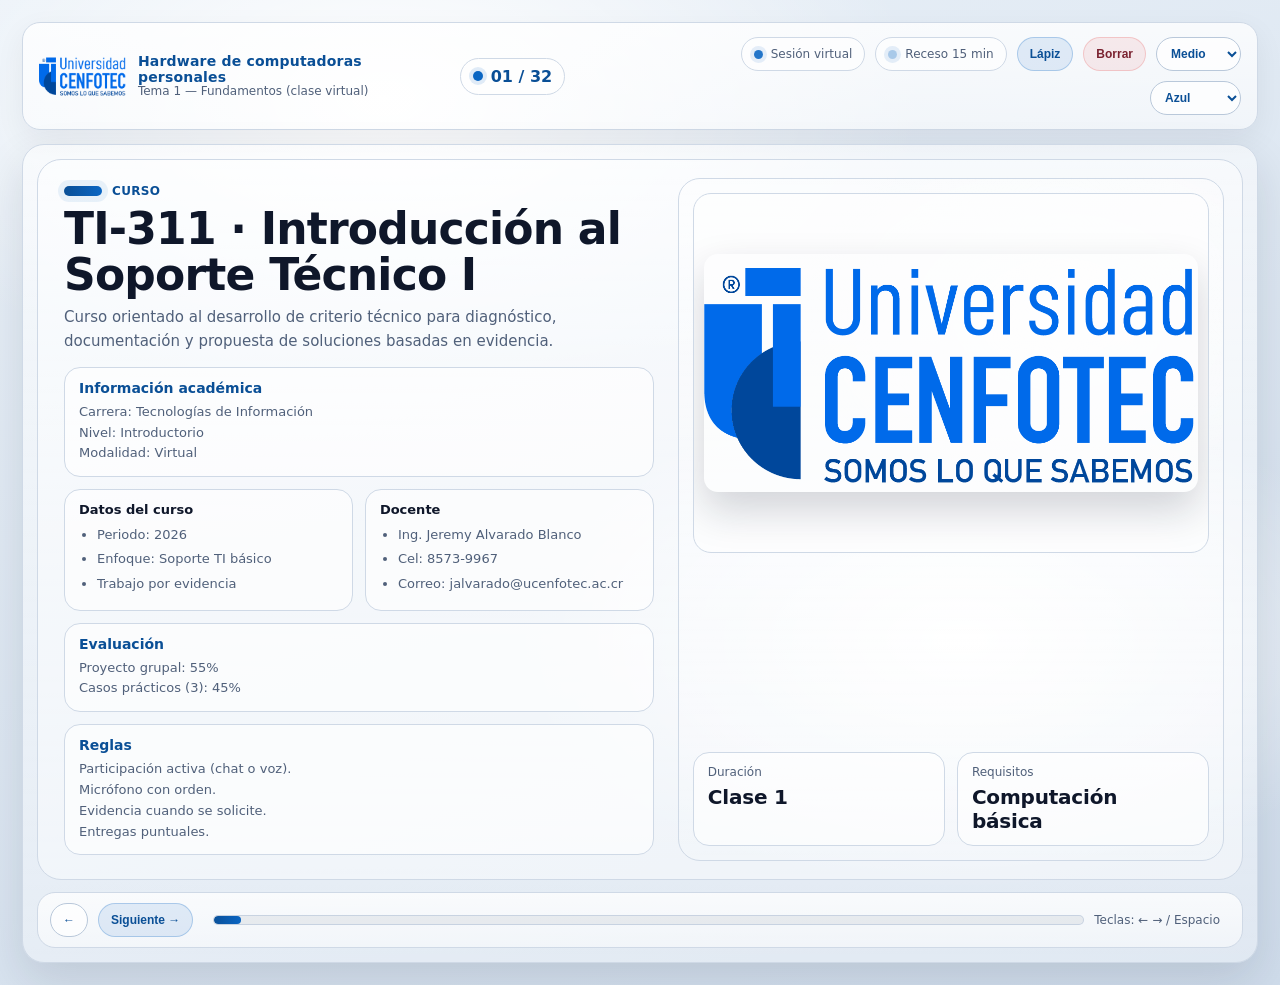
==== Clase1.html @ 3607a7b9 "Add all first upload" ====
<!doctype html>
<html lang="es">
<head>
  <meta charset="utf-8"/>
  <meta name="viewport" content="width=device-width,initial-scale=1"/>
  <title>TI-311 · Introducción al Soporte Técnico I (Clase 1)</title>
  <style>
    :root{
      --bg1:#eaf1f8;
      --bg2:#cfdceb;
      --card:#ffffffcc;
      --card2:#ffffffd9;
      --stroke:#cfd9e6;
      --stroke2:#b9c8da;
      --text:#0f172a;
      --muted:#50607a;
      --brand:#0b66c3;
      --brand2:#0a4f96;
      --shadow: 0 18px 45px rgba(15, 23, 42, .12);
      --round: 22px;
    }

    *{box-sizing:border-box}
    body{
      margin:0;
      font-family: ui-sans-serif, system-ui, -apple-system, Segoe UI, Roboto, Helvetica, Arial, "Apple Color Emoji","Segoe UI Emoji";
      color:var(--text);
      background:
        radial-gradient(900px 500px at 30% 10%, #ffffff 0%, rgba(255,255,255,0) 60%),
        radial-gradient(800px 450px at 75% 65%, #ffffff 0%, rgba(255,255,255,0) 55%),
        linear-gradient(160deg, var(--bg1), var(--bg2));
      min-height:100vh;
      display:flex;
      justify-content:center;
      align-items:flex-start;
      padding:22px;
    }

    .shell{
      width:min(1400px, 100%);
      position:relative;
    }

    .topbar{
      background:linear-gradient(180deg, rgba(255,255,255,.78), rgba(255,255,255,.55));
      border:1px solid var(--stroke);
      border-radius:18px;
      box-shadow: 0 10px 30px rgba(15,23,42,.06);
      padding:14px 16px;
      display:flex;
      align-items:center;
      justify-content:space-between;
      gap:14px;
    }

    .brand{
      display:flex;
      align-items:center;
      gap:12px;
      min-width: 320px;
    }
    .brand img{
      height:42px;
      width:auto;
      display:block;
    }
    .brand .txt{
      display:flex;
      flex-direction:column;
      line-height:1.15;
    }
    .brand .txt b{
      font-size:14px;
      color:var(--brand2);
      letter-spacing:.2px;
    }
    .brand .txt span{
      font-size:12px;
      color:var(--muted);
    }

    .topcenter{
      display:flex;
      align-items:center;
      gap:10px;
      flex:1;
      justify-content:flex-start;
      min-width: 180px;
    }
    .counterPill{
      display:flex;
      align-items:center;
      gap:8px;
      padding:8px 12px;
      border-radius:999px;
      border:1px solid var(--stroke);
      background:rgba(255,255,255,.65);
      font-weight:700;
      color:var(--brand2);
      min-width: 92px;
      justify-content:center;
    }
    .dot{
      width:10px;height:10px;border-radius:999px;background:var(--brand);
      box-shadow:0 0 0 4px rgba(11,102,195,.12);
    }

    .actions{
      display:flex;
      align-items:center;
      gap:10px;
      flex-wrap:wrap;
      justify-content:flex-end;
      min-width: 360px;
    }

    .pill{
      padding:9px 12px;
      border-radius:999px;
      border:1px solid var(--stroke);
      background:rgba(255,255,255,.65);
      color:var(--muted);
      display:flex;
      align-items:center;
      gap:8px;
      font-size:12px;
      user-select:none;
      cursor:default;
      white-space:nowrap;
    }
    .pill .miniDot{
      width:9px;height:9px;border-radius:999px;
      background:rgba(11,102,195,.9);
      box-shadow:0 0 0 4px rgba(11,102,195,.10);
    }

    .btn{
      appearance:none;
      border:1px solid var(--stroke2);
      background:rgba(255,255,255,.75);
      color:var(--brand2);
      padding:9px 12px;
      border-radius:999px;
      font-weight:700;
      font-size:12px;
      cursor:pointer;
      transition:.15s transform ease, .15s background ease;
      user-select:none;
    }
    .btn:hover{ transform: translateY(-1px); background:rgba(255,255,255,.92); }
    .btn:active{ transform: translateY(0px); }
    .btn.primary{
      background:rgba(11,102,195,.10);
      border-color: rgba(11,102,195,.25);
    }
    .btn.danger{
      color:#7a2230;
      background:rgba(220,38,38,.08);
      border-color: rgba(220,38,38,.18);
    }
    .btn.on{
      background:rgba(11,102,195,.16);
      border-color: rgba(11,102,195,.35);
    }

    .deck{
      margin-top:14px;
      background:linear-gradient(180deg, rgba(255,255,255,.55), rgba(255,255,255,.35));
      border:1px solid var(--stroke);
      border-radius: var(--round);
      box-shadow: var(--shadow);
      padding:14px;
      position:relative;
    }

    .slide{
      background:rgba(255,255,255,.42);
      border:1px solid var(--stroke);
      border-radius: 24px;
      padding:18px;
      display:grid;
      grid-template-columns: 1.05fr .95fr;
      gap:18px;
      min-height: 620px;
      position:relative;
      overflow:hidden;
    }

    .left{
      padding:6px 6px 6px 8px;
    }
    .kicker{
      display:flex;
      align-items:center;
      gap:10px;
      margin-bottom:8px;
    }
    .kicker .bar{
      width:38px;
      height:10px;
      border-radius:999px;
      background:linear-gradient(90deg, var(--brand2), var(--brand));
      box-shadow:0 0 0 6px rgba(11,102,195,.08);
    }
    .kicker span{
      font-weight:800;
      letter-spacing:.35px;
      font-size:12px;
      color:var(--brand2);
      text-transform:uppercase;
    }

    h1{
      margin:0 0 8px 0;
      font-size:44px;
      letter-spacing:-.8px;
      line-height:1.05;
    }
    .desc{
      margin:0 0 14px 0;
      color:var(--muted);
      font-size:15px;
      line-height:1.55;
      max-width: 740px;
    }

    .grid{
      display:grid;
      grid-template-columns: 1fr 1fr;
      gap:12px;
      margin-top:12px;
      margin-bottom:12px;
    }

    .card{
      background:rgba(255,255,255,.65);
      border:1px solid var(--stroke);
      border-radius: 16px;
      padding:12px 14px;
    }
    .card strong{
      display:block;
      font-size:13px;
      margin-bottom:8px;
      color:var(--text);
    }
    .card ul{
      margin:0;
      padding-left:18px;
      color:var(--muted);
      font-size:13px;
      line-height:1.55;
    }
    .card li{ margin:4px 0; }

    .bigcard{
      background:rgba(255,255,255,.65);
      border:1px solid var(--stroke);
      border-radius: 16px;
      padding:12px 14px;
      margin-top:12px;
    }
    .bigcard .title{
      font-weight:900;
      color:var(--brand2);
      margin-bottom:6px;
      font-size:14px;
    }

    .right{
      border-radius: 22px;
      border:1px solid var(--stroke);
      background:
        radial-gradient(400px 280px at 70% 20%, rgba(255,255,255,.85), rgba(255,255,255,.0) 65%),
        linear-gradient(180deg, rgba(255,255,255,.40), rgba(255,255,255,.15));
      padding:14px;
      display:flex;
      flex-direction:column;
      gap:12px;
      position:relative;
    }

    .media{
      background:rgba(255,255,255,.60);
      border:1px solid var(--stroke);
      border-radius: 18px;
      padding:10px;
      height: 360px;
      display:flex;
      align-items:center;
      justify-content:center;
      overflow:hidden;
      position:relative;
    }
    .media img{
      max-width:100%;
      max-height:100%;
      border-radius:14px;
      display:none;
      box-shadow: 0 18px 40px rgba(15,23,42,.18);
    }
    .media .placeholder{
      color:var(--muted);
      font-size:13px;
      text-align:center;
      padding:18px;
      line-height:1.6;
    }

    .rightBottom{
      margin-top:auto;
      display:grid;
      grid-template-columns: 1fr 1fr;
      gap:12px;
    }
    .miniCard{
      background:rgba(255,255,255,.65);
      border:1px solid var(--stroke);
      border-radius: 16px;
      padding:12px 14px;
    }
    .miniCard .label{
      color:var(--muted);
      font-size:12px;
      margin-bottom:6px;
    }
    .miniCard .value{
      font-weight:900;
      font-size:20px;
      color:var(--text);
      letter-spacing:-.2px;
    }

    .controls{
      margin-top:12px;
      background:linear-gradient(180deg, rgba(255,255,255,.78), rgba(255,255,255,.52));
      border:1px solid var(--stroke);
      border-radius: 18px;
      padding:10px 12px;
      display:flex;
      align-items:center;
      justify-content:space-between;
      gap:10px;
    }
    .nav{
      display:flex;
      align-items:center;
      gap:10px;
    }

    .progressWrap{
      flex:1;
      display:flex;
      align-items:center;
      gap:10px;
      padding:0 10px;
    }
    .progressTrack{
      height:10px;
      border-radius:999px;
      background:rgba(15,23,42,.06);
      border:1px solid rgba(185,200,218,.7);
      overflow:hidden;
      flex:1;
    }
    .progressBar{
      height:100%;
      width:10%;
      border-radius:999px;
      background:linear-gradient(90deg, var(--brand2), var(--brand));
      box-shadow: 0 0 0 6px rgba(11,102,195,.10) inset;
    }
    .hint{
      color:var(--muted);
      font-size:12px;
      white-space:nowrap;
    }

    .revealRow{
      display:flex;
      gap:10px;
      margin-top:10px;
      flex-wrap:wrap;
    }
    .revealBox{
      background:rgba(255,255,255,.70);
      border:1px dashed rgba(11,102,195,.35);
      border-radius:16px;
      padding:12px 14px;
      margin-top:10px;
      display:none;
      color:var(--muted);
      font-size:13px;
      line-height:1.6;
    }

    .penCanvas{
      position:absolute;
      inset:0;
      pointer-events:none;
      z-index:50;
    }

    .select{
      border:1px solid var(--stroke2);
      background:rgba(255,255,255,.75);
      border-radius:999px;
      padding:8px 10px;
      font-weight:700;
      color:var(--brand2);
      font-size:12px;
      outline:none;
      cursor:pointer;
    }

    @media (max-width: 1100px){
      .slide{ grid-template-columns: 1fr; min-height: unset; }
      .right .media{ height: 300px; }
      .actions{ min-width: unset; }
      .brand{ min-width: unset; }
    }
  </style>
</head>

<body>
  <div class="shell">
    <div class="topbar">
      <div class="brand">
        <img id="logo" src="cenfotec-logo.png" alt="Universidad CENFOTEC"/>
        <div class="txt">
          <b id="topTitle">Hardware de computadoras personales</b>
          <span id="topSub">Tema 1 — Fundamentos (clase virtual)</span>
        </div>
      </div>

      <div class="topcenter">
        <div class="counterPill"><span class="dot"></span><span id="counterTxt">01 / 13</span></div>
      </div>

      <div class="actions">
        <div class="pill"><span class="miniDot"></span> <span>Sesión virtual</span></div>
        <div class="pill"><span class="miniDot" style="background:rgba(11,102,195,.35)"></span> <span>Receso 15 min</span></div>

        <button class="btn primary" id="penToggle">Lápiz</button>
        <button class="btn danger" id="penClear">Borrar</button>

        <select class="select" id="penSize" title="Grosor">
          <option value="3">Fino</option>
          <option value="5" selected>Medio</option>
          <option value="8">Grueso</option>
          <option value="12">Extra</option>
        </select>

        <select class="select" id="penColor" title="Color">
          <option value="#0b66c3" selected>Azul</option>
          <option value="#0f172a">Negro</option>
          <option value="#dc2626">Rojo</option>
          <option value="#16a34a">Verde</option>
          <option value="#f59e0b">Amarillo</option>
        </select>
      </div>
    </div>

    <div class="deck">
      <canvas id="penCanvas" class="penCanvas"></canvas>

      <div class="slide">
        <div class="left">
          <div class="kicker">
            <div class="bar"></div>
            <span id="kicker">CURSO</span>
          </div>
          <h1 id="title">TI-311 · Introducción al Soporte Técnico I</h1>
          <p class="desc" id="desc">Curso orientado al desarrollo de criterio técnico para diagnóstico, documentación y propuesta de soluciones basadas en evidencia.</p>

          <div id="leftBlocks"></div>
        </div>

        <div class="right">
          <div class="media">
            <img id="slideImg" alt=""/>
            <div class="placeholder" id="placeholder">
              Colocá la imagen en la carpeta del HTML y se mostrará aquí.<br><br>
              (Luego te voy pidiendo una por una qué imagen buscar.)
            </div>
          </div>

          <div class="rightBottom" id="rightBottom"></div>
        </div>
      </div>

      <div class="controls">
        <div class="nav">
          <button class="btn" id="prevBtn">←</button>
          <button class="btn primary" id="nextBtn">Siguiente →</button>
        </div>

        <div class="progressWrap">
          <div class="progressTrack"><div class="progressBar" id="progressBar"></div></div>
          <div class="hint">Teclas: ← → / Espacio</div>
        </div>
      </div>
    </div>
  </div>

<script>
(function(){
  function pad2(n){ return String(n).padStart(2, "0"); }

  const slides = [
    // SLIDE 1
    {
      topTitle: "Hardware de computadoras personales",
      topSub: "Tema 1 — Fundamentos (clase virtual)",
      kicker: "CURSO",
      title: "TI-311 · Introducción al Soporte Técnico I",
      desc: "Curso orientado al desarrollo de criterio técnico para diagnóstico, documentación y propuesta de soluciones basadas en evidencia.",
      leftBlocksHTML: `
        <div class="bigcard" style="margin-bottom:12px;">
          <div class="title">Información académica</div>
          <div style="font-size:13px; line-height:1.6; color:var(--muted);">
            Carrera: Tecnologías de Información<br>
            Nivel: Introductorio<br>
            Modalidad: Virtual
          </div>
        </div>

        <div class="grid">
          <div class="card">
            <strong>Datos del curso</strong>
            <ul>
              <li>Periodo: 2026</li>
              <li>Enfoque: Soporte TI básico</li>
              <li>Trabajo por evidencia</li>
            </ul>
          </div>
          <div class="card">
            <strong>Docente</strong>
            <ul>
              <li>Ing. Jeremy Alvarado Blanco</li>
              <li>Cel: 8573-9967</li>
              <li>Correo: jalvarado@ucenfotec.ac.cr</li>
            </ul>
          </div>
        </div>

        <div class="bigcard">
          <div class="title">Evaluación</div>
          <div style="color:var(--muted);font-size:13px;line-height:1.6">
            Proyecto grupal: 55%<br>
            Casos prácticos (3): 45%
          </div>
        </div>

        <div class="bigcard">
          <div class="title">Reglas</div>
          <div style="color:var(--muted);font-size:13px;line-height:1.6">
            Participación activa (chat o voz).<br>
            Micrófono con orden.<br>
            Evidencia cuando se solicite.<br>
            Entregas puntuales.
          </div>
        </div>
      `,
      rightBadges: { ak:"Duración", av:"Clase 1", bk:"Requisitos", bv:"Computación básica" },
      imgFile: "cenfotec-logo.png"
    },

    // SLIDE 2
    {
      topTitle: "Introducción al Soporte Técnico",
      topSub: "Clase 1 — Arranque (virtual)",
      kicker: "INTRODUCCIÓN",
      title: "Introducción al Soporte Técnico",
      desc: "El soporte técnico es fundamental en el mundo de la tecnología, asegurando el correcto funcionamiento y mantenimiento de los sistemas informáticos.",
      leftBlocksHTML: `
        <div class="bigcard" style="margin-top:0">
          <div class="title">Propósito del soporte</div>
          <div style="color:var(--muted);font-size:13px;line-height:1.7">
            Garantizar continuidad, rendimiento y estabilidad del sistema mediante diagnóstico,
            mantenimiento y solución de problemas con criterio técnico.
          </div>
        </div>

        <div class="bigcard">
          <div class="title">Profesor</div>
          <div style="color:var(--muted);font-size:13px;line-height:1.7">
            <b style="color:var(--text)">Jeremy Alvarado Blanco</b>
          </div>
        </div>

        <div class="bigcard">
          <div class="title">Mini pregunta</div>
          <div style="color:var(--muted);font-size:13px;line-height:1.7">
            Cuando alguien dice “mi PC está lenta”, ¿eso es <b>síntoma</b> o <b>causa</b>? ¿Por qué?
          </div>
        </div>
      `,
      rightBadges: { ak:"Enfoque", av:"Soporte", bk:"Clave", bv:"Mantenimiento" },
      imgFile: "soporte.jpg"
    },

    // ---------------- SLIDE 3 (NUEVA) ----------------
    {
      topTitle: "Introducción al Soporte Técnico",
      topSub: "Clase 1 — Conceptos base (virtual)",
      kicker: "CONCEPTO",
      title: "¿Qué es el Soporte Técnico?",
      desc: "Entendamos el soporte técnico como un servicio esencial: comunicación + resolución de problemas.",
      leftBlocksHTML: `
        <div class="bigcard" style="margin-top:0">
          <div class="title">1) Servicio esencial</div>
          <div style="color:var(--muted);font-size:13px;line-height:1.7">
            El soporte técnico es el conjunto de servicios que brinda asistencia para
            resolver problemas relacionados con el funcionamiento de dispositivos o software.
          </div>
        </div>

        <div class="bigcard">
          <div class="title">2) Comunicación efectiva</div>
          <div style="color:var(--muted);font-size:13px;line-height:1.7">
            Los técnicos deben tener habilidades de comunicación para entender los problemas de los usuarios
            y brindar soluciones claras y concisas.
          </div>
        </div>

        <div class="bigcard">
          <div class="title">3) Resolución de problemas</div>
          <div style="color:var(--muted);font-size:13px;line-height:1.7">
            El soporte técnico se basa en identificar y solucionar problemas de hardware, software y redes,
            garantizando la satisfacción del cliente.
          </div>
        </div>

        <div class="bigcard">
          <div class="title">Actividad (1 minuto)</div>
          <div style="color:var(--muted);font-size:13px;line-height:1.7">
            En el chat: escribí un ejemplo real de <b>problema</b> y luego escribí qué información
            te faltaría para diagnosticarlo (evidencia).
          </div>
        </div>
      `,
      rightBadges: { ak:"Clave", av:"Servicio", bk:"Enfoque", bv:"Solución" },
      imgFile: "qs.jpg"  // pendiente: luego ponés la imagen de este slide
    },
    {
  topTitle: "Introducción al Soporte Técnico",
  topSub: "Clase 1 — Por qué importa (virtual)",
  kicker: "IMPORTANCIA",
  title: "Importancia del Soporte",
  desc: "El soporte técnico reduce fallas, minimiza tiempos de inactividad y mejora la productividad.",
  leftBlocksHTML: `
    <div class="bigcard" style="margin-top:0">
      <div class="title">Mantenimiento preventivo</div>
      <div style="color:var(--muted);font-size:13px;line-height:1.7">
        El soporte técnico realiza tareas de actualización, instalación de software y antivirus,
        previniendo problemas futuros y optimizando el rendimiento.
      </div>
    </div>

    <div class="bigcard">
      <div class="title">Reducción de tiempos de inactividad</div>
      <div style="color:var(--muted);font-size:13px;line-height:1.7">
        Un soporte técnico eficiente y rápido minimiza los tiempos de inactividad,
        permitiendo a los usuarios continuar con sus actividades sin interrupciones significativas.
      </div>
    </div>

    <div class="bigcard">
      <div class="title">Mejora la productividad</div>
      <div style="color:var(--muted);font-size:13px;line-height:1.7">
        Un soporte técnico confiable y oportuno permite a los usuarios utilizar sus
        dispositivos y sistemas de manera eficiente, mejorando su productividad en general.
      </div>
    </div>

    <div class="bigcard">
      <div class="title">Pregunta rápida</div>
      <div style="color:var(--muted);font-size:13px;line-height:1.7">
        ¿Cuál de estas 3 áreas impacta más a una empresa: <b>prevenir</b>, <b>resolver rápido</b> o <b>mejorar productividad</b>?
        Defendelo con un ejemplo.
      </div>
    </div>
  `,
  rightBadges: { ak:"Efecto", av:"Continuidad", bk:"Meta", bv:"Menos fallas" },
  imgFile: "is.jpg" // luego ponemos la imagen
},

{
  topTitle: "Tema 1 · Introducción al computador personal",
  topSub: "Clase 1 — Historia y evolución",
  kicker: "TEMA 1",
  title: "Historia y Evolución",
  desc: "Un vistazo rápido a cómo nacen y se popularizan las computadoras personales y por qué eso define estándares actuales.",
  leftBlocksHTML: `
    <div class="bigcard" style="margin-top:0">
      <div class="title">Década de 1970</div>
      <div style="color:var(--muted);font-size:13px;line-height:1.7">
        El nacimiento de las computadoras personales se atribuye a la <b>Altair 8800 (1975)</b> y a la
        <b>Apple I (1976)</b>. Eran kits que requerían montaje y programación por parte del usuario.
      </div>
    </div>

    <div class="bigcard">
      <div class="title">Década de 1980</div>
      <div style="color:var(--muted);font-size:13px;line-height:1.7">
        Explosión de popularidad con la <b>IBM PC (1981)</b>. Surgen sistemas operativos como <b>MS-DOS</b> y se
        establecen estándares de hardware y software.
      </div>
    </div>

    <div class="bigcard">
      <div class="title">Década de 1990</div>
      <div style="color:var(--muted);font-size:13px;line-height:1.7">
        Interfaces gráficas (GUI) como <b>Windows</b> facilitan el uso. Evolución rápida del hardware:
        mejoras en velocidad y almacenamiento.
      </div>
    </div>

    <div class="bigcard">
      <div class="title">Mini-pregunta</div>
      <div style="color:var(--muted);font-size:13px;line-height:1.7">
        ¿Qué creés que impactó más el crecimiento de las PC: <b>estándares</b> (IBM PC), <b>software</b> (MS-DOS/Windows) o
        <b>hardware</b> (más potencia/almacenamiento)? Defendelo en 1 frase.
      </div>
    </div>
  `,
  rightBadges: { ak:"Enfoque", av:"Contexto", bk:"Meta", bv:"Comprender evolución" },
  imgFile: "historia.jpg" // luego ponemos imagen (si querés un collage, lo armamos después)
},
{
  topTitle: "Tema 1 · Introducción al computador personal",
  topSub: "Clase 1 — Fundamentos",
  kicker: "HARDWARE",
  title: "Introducción al hardware de la computadora personal",
  desc: "Comprendamos qué es una PC y qué significa realmente 'hardware' antes de analizar componentes individuales.",
  leftBlocksHTML: `
  <div style="display:grid;grid-template-columns:1fr 1fr;gap:20px">

    <div class="bigcard" style="margin-top:0">
      <div class="title">Dispositivos de entrada</div>
      <ul style="color:var(--muted);font-size:13px;line-height:1.7">
        <li>Teclado</li>
        <li>Ratón / Mouse</li>
        <li>Trackpad</li>
        <li>Micrófono</li>
        <li>Webcam</li>
        <li>Escáner</li>
      </ul>
    </div>

    <div class="bigcard" style="margin-top:0">
      <div class="title">Dispositivos de salida</div>
      <ul style="color:var(--muted);font-size:13px;line-height:1.7">
        <li>Monitor o pantalla</li>
        <li>Altavoces</li>
        <li>Auriculares</li>
        <li>Impresora</li>
        <li>Proyector</li>
      </ul>
    </div>

  </div>

  <div class="bigcard">
    <div class="title">Concepto clave</div>
    <div style="color:var(--muted);font-size:13px;line-height:1.7">
      Los dispositivos de entrada permiten introducir datos al sistema,
      mientras que los de salida muestran o reproducen la información procesada.
    </div>
  </div>
`,
  rightBadges: { ak:"Concepto", av:"Hardware", bk:"Base", bv:"Componentes físicos" },
  imgFile: "hardware.jpg" // luego agregamos la imagen
},

{
  topTitle: "Tema 1 · Fundamentos de hardware",
  topSub: "Clase 1 — Rol del hardware en soporte",
  kicker: "CRITERIO TÉCNICO",
  title: "Importancia del conocimiento de hardware para el soporte técnico",
  desc: "Un técnico no solo cambia piezas: entiende cómo funciona el sistema para diagnosticar con lógica.",
  leftBlocksHTML: `
    <div class="bigcard" style="margin-top:0">
      <div class="title">Base del diagnóstico</div>
      <div style="color:var(--muted);font-size:13px;line-height:1.7">
        El conocimiento del hardware es fundamental para el soporte técnico de computadoras personales.
        Comprender la arquitectura y funcionamiento de componentes como CPU, RAM, almacenamiento y motherboard
        permite identificar fallas con mayor precisión.
      </div>
    </div>

    <div class="bigcard">
      <div class="title">Más que reparar</div>
      <div style="color:var(--muted);font-size:13px;line-height:1.7">
        Un técnico con criterio puede:
        <ul style="margin-top:6px">
          <li>Identificar la causa raíz de un problema.</li>
          <li>Realizar actualizaciones con compatibilidad correcta.</li>
          <li>Ensamblar equipos desde cero.</li>
          <li>Optimizar rendimiento según necesidad.</li>
        </ul>
      </div>
    </div>

    <div class="bigcard">
      <div class="title">Pregunta para discusión</div>
      <div style="color:var(--muted);font-size:13px;line-height:1.7">
        ¿Qué diferencia a alguien que "cambia piezas" de alguien que realmente entiende hardware?
      </div>
    </div>
  `,
  rightBadges: { ak:"Objetivo", av:"Diagnosticar", bk:"Clave", bv:"Causa raíz" },
  imgFile: "importancia.jpg" 
},

{
  topTitle: "Tema 1 · Fundamentos de hardware",
  topSub: "Clase 1 — Normas de trabajo profesional",
  kicker: "SEGURIDAD",
  title: "Seguridad eléctrica y ESD (Electrostatic Discharge)",
  desc: "Antes de tocar un equipo, un técnico profesional protege su integridad y el hardware.",
  leftBlocksHTML: `
    <div class="bigcard" style="margin-top:0">
      <div class="title">¿Por qué es importante?</div>
      <div style="color:var(--muted);font-size:13px;line-height:1.7">
        Trabajar con hardware sin medidas de seguridad puede provocar:
        <ul style="margin-top:6px">
          <li>Descargas eléctricas personales.</li>
          <li>Daños invisibles en componentes electrónicos.</li>
          <li>Pérdida de garantía del equipo.</li>
          <li>Costos innecesarios por reemplazo.</li>
        </ul>
      </div>
    </div>

    <div class="bigcard">
      <div class="title">ESD (Descarga electrostática)</div>
      <div style="color:var(--muted);font-size:13px;line-height:1.7">
        Una descarga electrostática puede ser imperceptible para el ser humano,
        pero suficiente para dañar microcomponentes como la CPU o la memoria RAM.
        Incluso caminar sobre alfombra puede generar miles de voltios.
      </div>
    </div>

    <div class="bigcard">
      <div class="title">Buenas prácticas</div>
      <div style="color:var(--muted);font-size:13px;line-height:1.7">
        <ul>
          <li>Desconectar el equipo de la corriente.</li>
          <li>Usar pulsera antiestática.</li>
          <li>Trabajar sobre superficie no conductora.</li>
          <li>Descargarse tocando una superficie metálica aterrizada.</li>
        </ul>
      </div>
    </div>
  `,
  rightBadges: { ak:"Voltaje ESD", av:"3,000V+", bk:"Regla", bv:"Siempre desconectar" },
  imgFile: "esd.jpeg"  
},
{
  topTitle: "Tema 1 · Fundamentos de hardware",
  topSub: "Clase 1 — Trabajo profesional",
  kicker: "PREVENCIÓN",
  title: "Técnicas para prevenir daños por ESD y precauciones a seguir",
  desc: "La prevención es parte esencial del trabajo técnico profesional.",
  leftBlocksHTML: `
    <div class="bigcard" style="margin-top:0">
      <div class="title">Equipamiento antiestático</div>
      <div style="color:var(--muted);font-size:13px;line-height:1.7">
        Uso de pulsera antiestática, tapetes ESD y bolsas antiestáticas
        para proteger los componentes electrónicos sensibles.
      </div>
    </div>

    <div class="bigcard">
      <div class="title">Control del ambiente</div>
      <div style="color:var(--muted);font-size:13px;line-height:1.7">
        Evitar trabajar sobre alfombras, mantener humedad controlada
        y usar superficies no conductoras.
      </div>
    </div>

    <div class="bigcard">
      <div class="title">Manejo correcto de componentes</div>
      <div style="color:var(--muted);font-size:13px;line-height:1.7">
        Sujetar placas por los bordes, evitar tocar pines,
        mantenerlos dentro de bolsas ESD cuando no se utilicen.
      </div>
    </div>

    <div class="bigcard">
      <div class="title">Conciencia técnica</div>
      <div style="color:var(--muted);font-size:13px;line-height:1.7">
        La educación y disciplina del técnico previene daños invisibles
        que pueden afectar el rendimiento a largo plazo.
      </div>
    </div>
  `,
  rightBadges: { ak:"Regla clave", av:"No tocar pines", bk:"Equipo básico", bv:"Pulsera ESD" },
  imgFile: "prev-esd.jpg"
},
{
  topTitle: "Tema 3 · Componentes del computador",
  topSub: "Clase 1 — Arquitectura básica",
  kicker: "CONCEPTOS CLAVE",
  title: "¿Qué es un componente?",
  desc: "Para entender una PC, primero debemos entender qué es un componente dentro de un sistema.",
  leftBlocksHTML: `
    <div class="bigcard" style="margin-top:0">
      <div class="title">Definición general</div>
      <div style="color:var(--muted);font-size:13px;line-height:1.7">
        Un componente es una parte individual que forma parte de un sistema más grande.
        En informática y electrónica, se refiere a una pieza física o parte funcional
        que cumple una tarea específica dentro del equipo.
      </div>
    </div>

    <div class="bigcard">
      <div class="title">En una computadora</div>
      <div style="color:var(--muted);font-size:13px;line-height:1.7">
        En una PC los componentes incluyen:
        <ul>
          <li>Placa base (Motherboard)</li>
          <li>CPU (Procesador)</li>
          <li>Memoria RAM</li>
          <li>Disco duro / SSD</li>
          <li>Fuente de poder</li>
        </ul>
      </div>
    </div>

    <div class="bigcard">
      <div class="title">Trabajo en conjunto</div>
      <div style="color:var(--muted);font-size:13px;line-height:1.7">
        Cada componente cumple una función específica,
        pero el verdadero funcionamiento ocurre cuando todos trabajan coordinadamente.
      </div>
    </div>
  `,
  rightBadges: { ak:"Idea clave", av:"Parte funcional", bk:"Sistema", bv:"Trabajo conjunto" },
  imgFile: "componentes.jpg"
},
{
  topTitle: "Tema 3 · Componentes del computador",
  topSub: "Clase 1 — Estructura física",
  kicker: "GABINETES",
  title: "Gabinetes, cajas, chasis y torres",
  desc: "El gabinete protege, organiza y permite la correcta ventilación del sistema.",
  leftBlocksHTML: `
    <div style="display:grid;grid-template-columns:1fr 1fr;gap:20px">

      <div class="bigcard" style="margin-top:0">
        <div class="title">Tipos de gabinete</div>
        <ul style="color:var(--muted);font-size:13px;line-height:1.7">
          <li>Full Tower (Torre completa)</li>
          <li>Mid Tower (Torre mediana)</li>
          <li>Mini Tower</li>
          <li>Cubo (Cube)</li>
          <li>Small Form Factor (SFF)</li>
        </ul>
      </div>

      <div class="bigcard" style="margin-top:0">
        <div class="title">Consideraciones importantes</div>
        <ul style="color:var(--muted);font-size:13px;line-height:1.7">
          <li>Compatibilidad con la motherboard</li>
          <li>Ventilación y flujo de aire</li>
          <li>Capacidad de almacenamiento</li>
          <li>Facilidad de mantenimiento</li>
          <li>Opciones de expansión</li>
          <li>Puertos frontales</li>
          <li>Precio vs calidad</li>
        </ul>
      </div>

    </div>
  `,
  rightBadges: { ak:"Función", av:"Protección", bk:"Clave técnica", bv:"Flujo de aire" },
  imgFile: "cases.jpg"
},
{
  topTitle: "Tema 3 · Componentes del computador",
  topSub: "Clase 1 — Arquitectura interna",
  kicker: "MOTHERBOARD",
  title: "Placa base (Motherboard)",
  desc: "La motherboard es la placa principal donde se conectan y comunican todos los componentes.",
  leftBlocksHTML: `
    <div class="bigcard" style="margin-top:0">
      <div class="title">Funciones principales</div>
      <ul style="color:var(--muted);font-size:13px;line-height:1.7">
        <li>Conexión física de todos los componentes</li>
        <li>Distribución de energía eléctrica</li>
        <li>Soporte para expansión (PCIe, RAM, almacenamiento)</li>
        <li>Interfaz de configuración (BIOS/UEFI)</li>
      </ul>
    </div>

    <div class="bigcard">
      <div class="title">Componentes clave en la placa</div>
      <ul style="color:var(--muted);font-size:13px;line-height:1.7">
        <li>Socket del CPU</li>
        <li>Ranuras RAM</li>
        <li>Conectores SATA / M.2</li>
        <li>Ranuras PCI Express</li>
        <li>Conectores de panel frontal (JFP1)</li>
      </ul>
    </div>

    <div class="bigcard">
      <div class="title">Importancia técnica</div>
      <div style="color:var(--muted);font-size:13px;line-height:1.7">
        La compatibilidad de todo el sistema depende de la motherboard.
        Define tipo de CPU, RAM soportada, capacidad de expansión y conectividad.
      </div>
    </div>
  `,
  rightBadges: { ak:"Rol", av:"Centro de conexión", bk:"Clave", bv:"Compatibilidad" },
  imgFile: "motherboard.jpg"
},
{
  topTitle: "Tema 3 · Componentes del computador",
  topSub: "Clase 1 — Procesamiento",
  kicker: "CPU",
  title: "Procesador (Central Processing Unit)",
  desc: "La CPU es el 'cerebro' de la computadora. Ejecuta instrucciones y coordina el funcionamiento del sistema.",
  leftBlocksHTML: `
    <div style="display:grid;grid-template-columns:1fr 1fr;gap:20px">

      <div class="bigcard" style="margin-top:0">
        <div class="title">Funciones principales</div>
        <ul style="color:var(--muted);font-size:13px;line-height:1.7">
          <li>Ejecución de instrucciones</li>
          <li>Control de operaciones del sistema</li>
          <li>Gestión de memoria</li>
          <li>Realización de cálculos matemáticos</li>
        </ul>
      </div>

      <div class="bigcard" style="margin-top:0">
        <div class="title">Tipos de procesadores</div>
        <ul style="color:var(--muted);font-size:13px;line-height:1.7">
          <li>Arquitectura x86 / x64 (PC tradicionales)</li>
          <li>Arquitectura ARM (móviles y equipos eficientes)</li>
          <li>Procesadores de servidor (alto rendimiento)</li>
          <li>Procesadores especializados (GPU, TPU)</li>
        </ul>
      </div>

    </div>

    <div class="bigcard">
      <div class="title">Factores técnicos importantes</div>
      <ul style="color:var(--muted);font-size:13px;line-height:1.7">
        <li>Frecuencia (GHz)</li>
        <li>Número de núcleos</li>
        <li>Hilos de procesamiento</li>
        <li>Consumo energético (TDP)</li>
      </ul>
    </div>
  `,
  rightBadges: { ak:"Rol", av:"Cerebro del sistema", bk:"Métrica", bv:"GHz / Núcleos" },
  imgFile: "cpu.jpg"
},
{
  topTitle: "Tema 3 · Componentes del computador",
  topSub: "Clase 1 — Memoria principal",
  kicker: "RAM",
  title: "Memoria RAM (Random Access Memory)",
  desc: "La RAM es la memoria temporal donde el sistema almacena datos en uso activo.",
  leftBlocksHTML: `
    <div style="display:grid;grid-template-columns:1fr 1fr;gap:20px">

      <div class="bigcard" style="margin-top:0">
        <div class="title">Función en el sistema</div>
        <ul style="color:var(--muted);font-size:13px;line-height:1.7">
          <li>Almacenamiento temporal de datos</li>
          <li>Acceso rápido para el procesador</li>
          <li>Soporte para multitarea</li>
          <li>Impacto directo en rendimiento</li>
        </ul>
      </div>

      <div class="bigcard" style="margin-top:0">
        <div class="title">Tipos actuales más comunes</div>
        <ul style="color:var(--muted);font-size:13px;line-height:1.7">
          <li>DDR3 (equipos antiguos)</li>
          <li>DDR4 (estándar actual)</li>
          <li>DDR5 (nueva generación)</li>
          <li>Formato DIMM (PC)</li>
          <li>Formato SO-DIMM (Laptop)</li>
        </ul>
      </div>

    </div>

    <div class="bigcard">
      <div class="title">Factores técnicos importantes</div>
      <ul style="color:var(--muted);font-size:13px;line-height:1.7">
        <li>Capacidad (GB)</li>
        <li>Frecuencia (MHz)</li>
        <li>Compatibilidad con la motherboard</li>
        <li>Dual Channel</li>
      </ul>
    </div>
  `,
  rightBadges: { ak:"Clave", av:"Temporal", bk:"Unidad", bv:"GB / MHz" },
  imgFile: "ram.jpg"
},

{
  topTitle: "Tema 3 · Componentes del computador",
  topSub: "Clase 1 — Almacenamiento",
  kicker: "HDD vs SSD",
  title: "Unidades de almacenamiento",
  desc: "El almacenamiento guarda la información de forma permanente.",
  leftBlocksHTML: `
    <div style="display:grid;grid-template-columns:1fr 1fr;gap:20px">

      <div class="bigcard" style="margin-top:0">
        <div class="title">Tipos principales</div>
        <ul style="color:var(--muted);font-size:13px;line-height:1.7">
          <li>HDD (Disco mecánico)</li>
          <li>SSD SATA (Estado sólido)</li>
          <li>M.2 NVMe (Alta velocidad)</li>
        </ul>
      </div>

      <div class="bigcard" style="margin-top:0">
        <div class="title">Diferencias importantes</div>
        <ul style="color:var(--muted);font-size:13px;line-height:1.7">
          <li>Velocidad: SSD / M.2 mucho más rápidos</li>
          <li>Durabilidad: SSD sin partes móviles</li>
          <li>Capacidad vs costo: HDD más económicos por GB</li>
        </ul>
      </div>

    </div>

    <div class="bigcard">
      <div class="title">Impacto en rendimiento</div>
      <div style="color:var(--muted);font-size:13px;line-height:1.7">
        Cambiar de HDD a SSD puede mejorar el rendimiento del sistema
        hasta 5 o 10 veces en tiempos de carga.
      </div>
    </div>
  `,
  rightBadges: { ak:"Clave", av:"Velocidad", bk:"Comparación", bv:"HDD vs SSD" },
  imgFile: "almacenamiento.jpg"
},
{
  topTitle: "Tema 3 · Componentes del computador",
  topSub: "Clase 1 — Energía del sistema",
  kicker: "FUENTE DE PODER",
  title: "Fuente de alimentación (PSU)",
  desc: "La fuente convierte la corriente alterna (AC) en corriente continua (DC) para alimentar los componentes.",
  leftBlocksHTML: `
    <div style="display:grid;grid-template-columns:1fr 1fr;gap:20px">

      <div class="bigcard" style="margin-top:0">
        <div class="title">Funciones principales</div>
        <ul style="color:var(--muted);font-size:13px;line-height:1.7">
          <li>Conversión de corriente AC → DC</li>
          <li>Suministro de energía estable</li>
          <li>Protección contra sobrecargas</li>
          <li>Distribución de voltajes (3.3V, 5V, 12V)</li>
        </ul>
      </div>

      <div class="bigcard" style="margin-top:0">
        <div class="title">Consideraciones al elegir</div>
        <ul style="color:var(--muted);font-size:13px;line-height:1.7">
          <li>Potencia adecuada (Watt)</li>
          <li>Certificación 80 Plus</li>
          <li>Amperaje en riel de 12V</li>
          <li>Conectores disponibles</li>
          <li>Marca y calidad</li>
        </ul>
      </div>

    </div>

    <div class="bigcard">
      <div class="title">Concepto clave</div>
      <div style="color:var(--muted);font-size:13px;line-height:1.7">
        Sin una fuente estable, todo el sistema puede fallar o dañarse.
        La PSU es uno de los componentes más importantes en estabilidad.
      </div>
    </div>
  `,
  rightBadges: { ak:"Convierte", av:"AC → DC", bk:"Voltaje clave", bv:"12V" },
  imgFile: "psu.jpg"
},
{
  topTitle: "Tema 3 · Componentes del computador",
  topSub: "Clase 1 — Control térmico",
  kicker: "REFRIGERACIÓN",
  title: "Sistemas de refrigeración",
  desc: "La refrigeración mantiene temperaturas seguras para evitar daños y pérdida de rendimiento.",
  leftBlocksHTML: `
    <div style="display:grid;grid-template-columns:1fr 1fr;gap:20px">

      <div class="bigcard" style="margin-top:0">
        <div class="title">Tipos de sistemas</div>
        <ul style="color:var(--muted);font-size:13px;line-height:1.7">
          <li>Refrigeración por aire (ventiladores + disipador)</li>
          <li>Refrigeración líquida (bloque de agua + radiador)</li>
        </ul>
      </div>

      <div class="bigcard" style="margin-top:0">
        <div class="title">Consideraciones al elegir</div>
        <ul style="color:var(--muted);font-size:13px;line-height:1.7">
          <li>Rendimiento térmico</li>
          <li>Compatibilidad con el socket</li>
          <li>Nivel de ruido</li>
          <li>Espacio disponible en gabinete</li>
          <li>Costo y mantenimiento</li>
        </ul>
      </div>

    </div>

    <div class="bigcard">
      <div class="title">Concepto clave</div>
      <div style="color:var(--muted);font-size:13px;line-height:1.7">
        Un mal sistema de refrigeración puede provocar:
        sobrecalentamiento, apagados inesperados y reducción de vida útil del CPU.
      </div>
    </div>
  `,
  rightBadges: { ak:"Objetivo", av:"Control térmico", bk:"Riesgo", bv:"Overheating" },
  imgFile: "refrigeracion.jpg"
},
{
  topTitle: "Tema 3 · Componentes del computador",
  topSub: "Clase 1 — Expansión del sistema",
  kicker: "EXPANSIÓN",
  title: "Tarjetas adaptadoras y ranuras de expansión",
  desc: "Permiten ampliar las capacidades del equipo según necesidades específicas.",
  leftBlocksHTML: `
    <div style="display:grid;grid-template-columns:1fr 1fr;gap:20px">

      <div class="bigcard" style="margin-top:0">
        <div class="title">Tarjetas adaptadoras comunes</div>
        <ul style="color:var(--muted);font-size:13px;line-height:1.7">
          <li>Tarjeta gráfica (GPU)</li>
          <li>Tarjeta de red (NIC)</li>
          <li>Tarjeta de sonido</li>
          <li>Tarjeta de captura de video</li>
          <li>Tarjetas de expansión de puertos</li>
        </ul>
      </div>

      <div class="bigcard" style="margin-top:0">
        <div class="title">Ranuras de expansión</div>
        <ul style="color:var(--muted);font-size:13px;line-height:1.7">
          <li>PCI (más antiguo)</li>
          <li>PCI Express (PCIe)</li>
          <li>PCIe x1, x4, x8, x16</li>
        </ul>
      </div>

    </div>

    <div class="bigcard">
      <div class="title">Concepto clave</div>
      <div style="color:var(--muted);font-size:13px;line-height:1.7">
        La compatibilidad depende del tipo de ranura disponible en la motherboard.
        La GPU generalmente utiliza PCIe x16.
      </div>
    </div>
  `,
  rightBadges: { ak:"Ranura clave", av:"PCIe x16", bk:"Función", bv:"Expansión" },
  imgFile: "gpu.png"
},
{
  topTitle: "Tema 3 · Componentes del computador",
  topSub: "Clase 1 — Conectividad externa",
  kicker: "PUERTOS",
  title: "Puertos, cables y conectividad",
  desc: "Los puertos permiten la comunicación entre la computadora y dispositivos externos.",
  leftBlocksHTML: `
    <div style="display:grid;grid-template-columns:1fr 1fr;gap:20px">

      <div class="bigcard" style="margin-top:0">
        <div class="title">Puertos comunes</div>
        <ul style="color:var(--muted);font-size:13px;line-height:1.7">
          <li>USB (A, C, Micro)</li>
          <li>HDMI</li>
          <li>DisplayPort</li>
          <li>VGA (analógico)</li>
          <li>Ethernet (RJ45)</li>
          <li>Audio 3.5mm</li>
        </ul>
      </div>

      <div class="bigcard" style="margin-top:0">
        <div class="title">Tipos de cables</div>
        <ul style="color:var(--muted);font-size:13px;line-height:1.7">
          <li>Cables de datos (USB, Ethernet)</li>
          <li>Cables de video (HDMI, DP, VGA)</li>
          <li>Cables de energía</li>
        </ul>
      </div>

    </div>

    <div class="bigcard">
      <div class="title">Concepto clave</div>
      <div style="color:var(--muted);font-size:13px;line-height:1.7">
        Identificar correctamente los puertos es esencial en soporte técnico
        para diagnóstico de fallas de conexión.
      </div>
    </div>
  `,
  rightBadges: { ak:"Clave", av:"Conectividad", bk:"Diagnóstico", bv:"Identificación" },
  imgFile: "ports.jpg"
},

    // --- sigue lo que ya estaba ---
    {
      kicker: "TEMA 1",
      title: "Fundamentos de hardware de computadoras personales",
      desc: "Hoy analizaremos la arquitectura básica de una PC de escritorio, su flujo de energía, datos y refrigeración, y cómo diagnosticar fallas comunes con criterio técnico.",
      leftBlocksHTML: `
        <div class="grid">
          <div class="card">
            <strong>Hoy vas a poder</strong>
            <ul>
              <li>Reconocer los componentes principales y su función.</li>
              <li>Conectar ideas: energía, datos y refrigeración.</li>
              <li>Empezar a diagnosticar por síntomas.</li>
            </ul>
          </div>
          <div class="card">
            <strong>Cómo trabajamos</strong>
            <ul>
              <li>Mini-retos en chat/voz.</li>
              <li>Búsqueda rápida de evidencia.</li>
              <li>Comparación de criterios.</li>
            </ul>
          </div>
        </div>

        <div class="bigcard">
          <div class="title">Arranque</div>
          <div style="color:var(--muted);font-size:13px;line-height:1.6">
            Si una PC enciende (ventiladores giran) pero no muestra imagen,
¿qué componente revisarías primero y qué evidencia buscarías?
          </div>
        </div>
      `,
      rightBadges: { ak:"Modalidad", av:"Virtual", bk:"Enfoque", bv:"Evidencia" },
      imgFile: "hardware-portada.png"
    },

    {
      kicker: "MAPA RÁPIDO",
      title: "¿Qué hay dentro de una computadora?",
      desc: "Pensalo por sistemas: energía, procesamiento, memoria, almacenamiento y comunicación.",
      leftBlocksHTML: `
        <div class="grid">
          <div class="card">
            <strong>Mapa rápido</strong>
            <ul>
              <li><b>Energía</b>: PSU, cables, conectores.</li>
              <li><b>Procesamiento</b>: CPU (y GPU si aplica).</li>
              <li><b>Memoria</b>: RAM.</li>
              <li><b>Almacenamiento</b>: SSD/HDD.</li>
              <li><b>Comunicación</b>: Motherboard, buses y puertos.</li>
            </ul>
          </div>
          <div class="card">
            <strong>Reto</strong>
            <ul>
              <li>Elegí un componente.</li>
              <li>Decí qué problema resuelve.</li>
              <li>Decí un síntoma típico cuando falla.</li>
            </ul>
          </div>
        </div>

        <div class="bigcard">
          <div class="title">Discusión</div>
          <div style="color:var(--muted);font-size:13px;line-height:1.6">
            ¿Qué mejora más la “sensación de velocidad”: más RAM o pasar a SSD? Defendelo.
          </div>
        </div>
      `,
      rightBadges: { ak:"Meta", av:"Visión global", bk:"Resultado", bv:"Criterio" },
      imgFile: "pc-inside.png"
    },

    {
      kicker: "PREPARACIÓN",
      title: "Herramientas para analizar hardware desde el sistema",
      desc: "Vamos a usar herramientas simples para identificar componentes y ver datos reales del equipo.",
      leftBlocksHTML: `
        <div class="card">
          <strong>Herramienta base</strong>
          <ul>
            <li>Administrador de tareas → Rendimiento</li>
            <li>Identificar CPU, RAM y Disco</li>
            <li>Observar porcentajes de uso</li>
          </ul>
        </div>

        <div class="bigcard">
          <div class="title">Primera lectura</div>
          <div style="color:var(--muted);font-size:13px;line-height:1.6">
1. ¿El CPU está en uso normal o alto?<br>
2. ¿La RAM está cercana al 80–90%? <br>
3. ¿El disco está al 100% constantemente?<br>
4. ¿La velocidad del CPU coincide con la base?<br>
5. ¿Qué investigarías después?
          </div>
        </div>
      `,
      rightBadges: { ak:"Entrega", av:"Captura", bk:"Meta", bv:"Datos reales" },
      imgFile: "taskmanager-cpu.png"
    },

    {
      kicker: "SEGURIDAD",
      title: "Seguridad eléctrica y ESD",
      desc: "Muchos “daños misteriosos” vienen por energía residual o electricidad estática.",
      leftBlocksHTML: `
        <div class="grid">
          <div class="card">
            <strong>Antes de intervenir</strong>
            <ul>
              <li>Desconectar de la red eléctrica.</li>
              <li>Descargar energía residual (botón 10–15s).</li>
              <li>Confirmar ausencia de alimentación en PSU.</li>
            </ul>
          </div>
          <div class="card">
            <strong>Para evitar estática</strong>
            <ul>
              <li>Descarga previa tocando chasis..</li>
              <li>Manipular por bordes.</li>
              <li>Uso de pulsera antiestática cuando sea posible.</li>
            </ul>
          </div>
        </div>

        <div class="bigcard">
          <div class="title">Situación</div>
          <div style="color:var(--muted);font-size:13px;line-height:1.6">
           Después de una limpieza el equipo no enciende.<br>
            Plantee 3 hipótesis técnicas y describa <br>
qué evidencia confirmaría o descartaría cada una.
          </div>

          <div class="revealRow">
            <button class="btn primary" data-reveal="r1">Mostrar pistas</button>
            <button class="btn" data-hide="r1">Ocultar</button>
          </div>
          <div class="revealBox" id="r1">
            Pistas posibles: conector ATX 24p flojo, EPS 8p (CPU) desconectado, RAM mal asentada,
            switch de la PSU apagado, daño por ESD en RAM/GPU, cable del botón power desconectado.
          </div>
        </div>
      `,
      rightBadges: { ak:"Meta", av:"Manipular seguro", bk:"Riesgo", bv:"Daño invisible" },
      imgFile: "hardware-portada.png"
    },

    {
      kicker: "ENERGÍA",
      title: "AC vs DC y el papel de la fuente (PSU)",
      desc: "La PSU toma corriente alterna (AC) y entrega corriente directa (DC) en distintos voltajes para el equipo.",
      leftBlocksHTML: `
        <div class="grid">
          <div class="card">
            <strong>Conceptos clave</strong>
            <ul>
              <li><b>AC</b>: corriente alterna proveniente de la red eléctrica (110–120V / 220V).</li>
              <li><b>DC</b>: corriente continua estable utilizada por componentes electrónicos.</li>
              <li>La PSU rectifica y regula AC → DC.</li>
            </ul>
          </div>
          <div class="card">
            <strong>Voltajes típicos</strong>
            <ul>
              <li>12V: CPU, GPU, ventiladores, motores.</li>
              <li>5V: USB, discos, lógica secundaria.</li>
              <li>3.3V: Chipset, memorias y buses.</li>
            </ul>
          </div>
        </div>

        <div class="bigcard">
          <div class="title">Mini reto</div>
          <div style="color:var(--muted);font-size:13px;line-height:1.6">
           Si la PSU es insuficiente o presenta falla: <br>
• Mencione 2 síntomas. <br>
• Indique qué componente podría verse primero afectado.
          </div>
        </div>
      `,
      rightBadges: { ak:"Tema", av:"Energía", bk:"Clave", bv:"AC → DC" },
      imgFile: "hardware-portada.png"
    },

    {
      kicker: "CONEXIONES",
      title: "Panel frontal (JFP1 / F_PANEL)",
      desc: "Aquí se conectan los interruptores y LEDs del gabinete: Power SW, Reset SW, HDD LED y Power LED.",
      leftBlocksHTML: `
        <div class="grid">
          <div class="card">
            <strong>¿Qué se conecta?</strong>
            <ul>
              <li><b>Power SW</b>: botón de encendido</li>
              <li><b>Reset SW</b>: botón de reset</li>
              <li><b>HDD LED</b>: actividad de disco</li>
              <li><b>Power LED</b>: encendido</li>
            </ul>
          </div>
          <div class="card">
            <strong>Detalles técnicos</strong>
            <ul>
              <li>Los <b>switches(Power/Reset)</b> no tienen polaridad.</li>
              <li>Los <b>LEDs</b> requieren respetar polaridad (+ / -).</li>
              <li>El <b>pin 9</b> suele ser <b>NC</b> (No conectado) y sirve como referencia física..</li>
            </ul>
          </div>
        </div>

        <div class="bigcard">
          <div class="title">Actividad rápida</div>
          <div style="color:var(--muted);font-size:13px;line-height:1.6">
            Te muestro un diagrama de pines. En equipo:
            <b>ubiquen</b> Power SW, Reset SW y los LEDs. Luego explican cómo verificarían si quedó bien.
          </div>

          <div class="revealRow">
            <button class="btn primary" data-reveal="r2">Mostrar guía</button>
            <button class="btn" data-hide="r2">Ocultar</button>
          </div>
          <div class="revealBox" id="r2">
            Idea de verificación: si no enciende, revisar Power SW / orientación en el header.
            Si enciende pero LEDs no prenden, invertir polaridad del LED.
            Si reset no funciona, revisar que esté en los pines correctos (no daña normalmente).
          </div>
        </div>
      `,
      rightBadges: { ak:"Conector", av:"JFP1", bk:"Clave", bv:"Pin 9 referencia" },
      imgFile: "jfp1.jpg"
    },

    {
      kicker: "COMPONENTES",
      title: "Motherboard: donde se unen energía y datos",
      desc: "La motherboard integra distribución de energía, comunicación por buses y control de arranque del sistema.",
      leftBlocksHTML: `
        <div class="grid">
          <div class="card">
            <strong>Qué hace</strong>
            <ul>
              <li>Distribuye energía regulada a los componentes.).</li>
              <li>Permite comunicación mediante buses (PCIe, SATA, USB).</li>
              <li>Coordina arranque vía BIOS/UEFI.</li>
            </ul>
          </div>
          <div class="card">
            <strong>Qué revisar en soporte</strong>
            <ul>
              <li>Conectores ATX 24p y EPS 8p.</li>
              <li>Slots RAM y PCIe bien asentados.</li>
              <li>Puertos y cables dañados.</li>
            </ul>
          </div>
        </div>

        <div class="bigcard">
          <div class="title">Pregunta</div>
          <div style="color:var(--muted);font-size:13px;line-height:1.6">
           ¿Qué síntomas observarías si una RAM está mal asentada? <br>
          </div>
        </div>
      `,
      rightBadges: { ak:"Rol", av:"Conectar", bk:"Dato", bv:"Buses y energía" },
      imgFile: "hardware-portada.png"
    },

    {
      kicker: "COMPONENTES",
      title: "CPU + refrigeración",
      desc: "La CPU ajusta su frecuencia según temperatura y carga. Sin refrigeración adecuada puede entrar en throttling o apagado térmico.",
      leftBlocksHTML: `
        <div class="grid">
          <div class="card">
            <strong>Qué observar</strong>
            <ul>
              <li>Temperaturas bajo carga (no solo en reposo).</li>
              <li>Presencia de thermal throttling.</li>
              <li>Estado y aplicación de pasta térmica.</li>
              <li>Ventilador conectado al header CPU_FAN.</li>
            </ul>
          </div>
          <div class="card">
            <strong>Mini caso</strong>
            <ul>
              <li>“La PC va lenta después de 10 minutos.”</li>
              <li>¿Qué medirías primero?</li>
              <li>¿Qué prueba realizarías para confirmarlo?</li>
            </ul>
          </div>
        </div>

        <div class="bigcard">
          <div class="title">Tip</div>
          <div style="color:var(--muted);font-size:13px;line-height:1.6">
            Primero confirmar métricas (temperatura y frecuencia),
luego intervenir físicamente.
          </div>
        </div>
      `,
      rightBadges: { ak:"Clave", av:"Temperatura", bk:"Riesgo", bv:"Throttling" },
      imgFile: "hardware-portada.png"
    },

    {
      kicker: "COMPONENTES",
      title: "Memoria RAM y almacenamiento (HDD/SSD)",
      desc: "La RAM impacta ejecución en tiempo real. El almacenamiento impacta tiempos de carga y respuesta del sistema..",
      leftBlocksHTML: `
        <div class="grid">
          <div class="card">
            <strong>RAM</strong>
            <ul>
              <li>Impacta multitarea y estabilidad del sistema..</li>
              <li>Fallas generan pantallazos, reinicios o no POST.</li>
              <li>Configuración incorrecta afecta dual-channel.</li>
            </ul>
          </div>
          <div class="card">
            <strong>SSD vs HDD</strong>
            <ul>
              <li>SSD reduce latencia y mejora tiempos de arranque.</li>
              <li>HDD ofrece mayor capacidad por menor costo.</li>
              <li>SMART permite monitorear salud del disco.</li>
            </ul>
          </div>
        </div>

        <div class="bigcard">
          <div class="title">Actividad</div>
          <div style="color:var(--muted);font-size:13px;line-height:1.6">
            La PC tarda mucho en encender y abrir programas,
pero una vez abiertos funcionan normal.
¿Qué priorizás? <br>

La PC se pone lenta cuando hay muchas pestañas abiertas
o varios programas al mismo tiempo.
¿Qué priorizás? <br>

La PC se congela aleatoriamente y a veces reinicia
sin mostrar errores claros.
¿Qué revisarías primero? <br>
          </div>
        </div>
      `,
      rightBadges: { ak:"Claves", av:"RAM/SSD", bk:"Criterio", bv:"Priorizar" },
      imgFile: "hardware-portada.png"
    },

    {
      kicker: "RECOMENDACIONES",
      title: "Armar una PC según necesidades",
      desc: "No existe “la mejor PC”. Existe la mejor para una necesidad y un presupuesto.",
      leftBlocksHTML: `
        <div class="grid">
          <div class="card">
            <strong>Escenarios típicos</strong>
            <ul>
              <li>Oficina/estudio</li>
              <li>Gaming</li>
              <li>Edición (foto/video)</li>
              <li>Servidor pequeño / laboratorio</li>
            </ul>
          </div>
          <div class="card">
            <strong>Cómo decidir</strong>
            <ul>
              <li>CPU: tareas y cores.</li>
              <li>RAM: multitarea.</li>
              <li>SSD: fluidez general.</li>
              <li>GPU: si hay render/juegos.</li>
            </ul>
          </div>
        </div>

        <div class="bigcard">
          <div class="title">Dinámica</div>
          <div style="color:var(--muted);font-size:13px;line-height:1.6">
            Trabajo en equipos (3–4 personas). <br>

Cada equipo recibe un escenario distinto.
Deben proponer una configuración básica y justificar
sus decisiones técnicas.<br>

Escenario A – Oficina / Estudio
Uso: navegación, documentos, clases virtuales.<br>

Escenario B – Gaming
Uso: juegos actuales en calidad media/alta.<br>

Escenario C – Edición
Uso: edición de foto y video en 1080p.<br>

Escenario D – Laboratorio / servidor pequeño
Uso: almacenamiento compartido y pruebas técnicas.<br>

Entrega:<br>
• CPU recomendado<br>
• Cantidad de RAM<br>
• Tipo de almacenamiento<br>
• ¿Necesita GPU dedicada?<br>
• Justificación técnica (máx. 5 líneas)
          </div>
        </div>
      `,
      rightBadges: { ak:"Meta", av:"Recomendar", bk:"Base", bv:"Necesidad" },
      imgFile: "pc.png"
    },

    {
      kicker: "CASO PRÁCTICO 1",
      title: "Enciende… pero no da imagen",
      desc: "Diagnóstico por síntomas: hipótesis → evidencia → prueba.",
      leftBlocksHTML: `
        <div class="bigcard">
          <div class="title">Situación</div>
          <div style="color:var(--muted);font-size:13px;line-height:1.6">
            La PC enciende (fans giran), pero no hay video.<br><br>
            En equipos:
            <b>1)</b> escriban 3 hipótesis,
            <b>2)</b> qué revisar primero,
            <b>3)</b> qué evidencia pedirían.
          </div>

          <div class="revealRow">
            <button class="btn primary" data-reveal="r3">Mostrar posibles líneas</button>
            <button class="btn" data-hide="r3">Ocultar</button>
          </div>
          <div class="revealBox" id="r3">
            Líneas comunes: cable/monitor, RAM, GPU, conector EPS 8p CPU, PSU, salida de video correcta,
            beep codes/luces debug si existen, reseat de componentes, prueba por descarte.
          </div>
        </div>

        <div class="bigcard">
          <div class="title">Cierre del caso</div>
          <div style="color:var(--muted);font-size:13px;line-height:1.6">
            Cada equipo comparte su ruta de diagnóstico (1 minuto). Elegimos la más sólida por evidencia.
          </div>
        </div>
      `,
      rightBadges: { ak:"Enfoque", av:"Hipótesis", bk:"Clave", bv:"Evidencia" },
      imgFile: "hardware-portada.png"
    },

    {
      kicker: "RECESO",
      title: "Receso (15 minutos)",
      desc: "Volvemos y hacemos retroalimentación + asignación del proyecto del curso.",
      leftBlocksHTML: `
        <div class="bigcard">
          <div class="title">Al volver</div>
          <div style="color:var(--muted);font-size:13px;line-height:1.6">
            Revisamos respuestas del caso práctico, afinamos criterios y dejamos el proyecto definido.
          </div>
        </div>
      `,
      rightBadges: { ak:"Tiempo", av:"15 min", bk:"Luego", bv:"Retro + Proyecto" },
      imgFile: "hardware-portada.png"
    },

    {
      kicker: "PROYECTO DEL CURSO",
      title: "Proyecto grupal + defensa final",
      desc: "Diseño y justificación técnica de una PC de escritorio según necesidad.",
      leftBlocksHTML: `
        <div class="grid">
          <div class="card">
            <strong>Escenario</strong>
            <ul>
              <li>Gaming</li>
              <li>Oficina/estudio</li>
              <li>Edición foto/video</li>
              <li>Servidor pequeño</li>
            </ul>
          </div>
          <div class="card">
            <strong>Entregable</strong>
            <ul>
              <li>Lista de componentes</li>
              <li>Compatibilidad (CPU/Mobo/RAM)</li>
              <li>Alimentación (PSU) y riesgos</li>
              <li>Justificación por necesidad</li>
            </ul>
          </div>
        </div>

        <div class="bigcard">
          <div class="title">Defensa</div>
          <div style="color:var(--muted);font-size:13px;line-height:1.6">
            Presentan y defienden decisiones con criterios técnicos (no “porque sí”).
          </div>
        </div>
      `,
      rightBadges: { ak:"Peso", av:"55%", bk:"Clave", bv:"Justificar" },
      imgFile: "hardware-portada.png"
    }
  ];

  const elTopTitle = document.getElementById("topTitle");
  const elTopSub = document.getElementById("topSub");
  const elCounter = document.getElementById("counterTxt");
  const elKicker = document.getElementById("kicker");
  const elTitle = document.getElementById("title");
  const elDesc = document.getElementById("desc");
  const elLeft = document.getElementById("leftBlocks");
  const elRightBottom = document.getElementById("rightBottom");
  const elImg = document.getElementById("slideImg");
  const elPh = document.getElementById("placeholder");
  const elProgress = document.getElementById("progressBar");

  const prevBtn = document.getElementById("prevBtn");
  const nextBtn = document.getElementById("nextBtn");

  function setSlideImage(src){
    if(!src){
      elImg.style.display = "none";
      elPh.style.display = "block";
      elPh.innerHTML = `
        Agregá la imagen en la carpeta del HTML y se mostrará aquí.<br><br>
        (Esta slide queda pendiente de imagen. Luego solo poné el nombre en <b>imgFile</b>.)
      `;
      return;
    }
    elImg.src = src;
    elImg.onload = () => {
      elImg.style.display = "block";
      elPh.style.display = "none";
    };
    elImg.onerror = () => {
      elImg.style.display = "none";
      elPh.style.display = "block";
      elPh.textContent = "No se encontró la imagen: " + src + " (ponela en la misma carpeta del HTML).";
    };
  }

  function renderBadges(b){
    elRightBottom.innerHTML = "";
    const mk = (label, value) => {
      const d = document.createElement("div");
      d.className = "miniCard";
      d.innerHTML = `<div class="label">${label}</div><div class="value">${value}</div>`;
      return d;
    };
    if(b && b.ak) elRightBottom.appendChild(mk(b.ak, b.av || ""));
    if(b && b.bk) elRightBottom.appendChild(mk(b.bk, b.bv || ""));
  }

  function wireRevealButtons(){
    document.querySelectorAll("[data-reveal]").forEach(btn => {
      btn.onclick = () => {
        const id = btn.getAttribute("data-reveal");
        const box = document.getElementById(id);
        if(box) box.style.display = "block";
      };
    });
    document.querySelectorAll("[data-hide]").forEach(btn => {
      btn.onclick = () => {
        const id = btn.getAttribute("data-hide");
        const box = document.getElementById(id);
        if(box) box.style.display = "none";
      };
    });
  }

  let idx = 0;

  function render(){
    const s = slides[idx];

    elTopTitle.textContent = s.topTitle || "Hardware de computadoras personales";
    elTopSub.textContent = s.topSub || "Tema 1 — Fundamentos (clase virtual)";

    elCounter.textContent = `${pad2(idx+1)} / ${pad2(slides.length)}`;
    elKicker.textContent = s.kicker || "";
    elTitle.textContent = s.title || "";
    elDesc.textContent = s.desc || "";

    elLeft.innerHTML = s.leftBlocksHTML || "";
    renderBadges(s.rightBadges || null);
    setSlideImage(s.imgFile || "");

    const pct = ((idx+1) / slides.length) * 100;
    elProgress.style.width = pct + "%";

    wireRevealButtons();
    clearPen();
  }

  function next(){ idx = Math.min(slides.length - 1, idx + 1); render(); }
  function prev(){ idx = Math.max(0, idx - 1); render(); }

  nextBtn.addEventListener("click", next);
  prevBtn.addEventListener("click", prev);

  window.addEventListener("keydown", (e) => {
    if(e.key === "ArrowRight" || e.key === " "){ e.preventDefault(); next(); }
    if(e.key === "ArrowLeft"){ e.preventDefault(); prev(); }
  });

  const canvas = document.getElementById("penCanvas");
  const penToggle = document.getElementById("penToggle");
  const penClearBtn = document.getElementById("penClear");
  const penSize = document.getElementById("penSize");
  const penColor = document.getElementById("penColor");

  let penOn = false;
  let drawing = false;
  let last = {x:0,y:0};

  function resizeCanvas(){
    const rect = document.querySelector(".deck").getBoundingClientRect();
    canvas.width = Math.floor(rect.width * window.devicePixelRatio);
    canvas.height = Math.floor(rect.height * window.devicePixelRatio);
    canvas.style.width = rect.width + "px";
    canvas.style.height = rect.height + "px";
    const ctx = canvas.getContext("2d");
    ctx.setTransform(window.devicePixelRatio,0,0,window.devicePixelRatio,0,0);
  }

  window.addEventListener("resize", () => { resizeCanvas(); });

  function getLocalPos(ev){
    const deck = document.querySelector(".deck");
    const r = deck.getBoundingClientRect();
    const x = (ev.clientX ?? (ev.touches && ev.touches[0].clientX)) - r.left;
    const y = (ev.clientY ?? (ev.touches && ev.touches[0].clientY)) - r.top;
    return {x, y};
  }

  function drawLine(a,b){
    const ctx = canvas.getContext("2d");
    ctx.lineCap = "round";
    ctx.lineJoin = "round";
    ctx.strokeStyle = penColor.value;
    ctx.lineWidth = Number(penSize.value);
    ctx.beginPath();
    ctx.moveTo(a.x, a.y);
    ctx.lineTo(b.x, b.y);
    ctx.stroke();
  }

  function clearPen(){
    const ctx = canvas.getContext("2d");
    ctx.clearRect(0,0,canvas.width,canvas.height);
  }

  const deckEl = document.querySelector(".deck");

  function onDown(ev){
    if(!penOn) return;
    drawing = true;
    const p = getLocalPos(ev);
    last = p;
    ev.preventDefault();
  }
  function onMove(ev){
    if(!penOn || !drawing) return;
    const p = getLocalPos(ev);
    drawLine(last, p);
    last = p;
    ev.preventDefault();
  }
  function onUp(){
    drawing = false;
  }

  deckEl.addEventListener("mousedown", onDown);
  deckEl.addEventListener("mousemove", onMove);
  window.addEventListener("mouseup", onUp);

  deckEl.addEventListener("touchstart", onDown, {passive:false});
  deckEl.addEventListener("touchmove", onMove, {passive:false});
  window.addEventListener("touchend", onUp);

  penToggle.addEventListener("click", () => {
    penOn = !penOn;
    canvas.style.pointerEvents = penOn ? "auto" : "none";
    penToggle.classList.toggle("on", penOn);
  });

  penClearBtn.addEventListener("click", () => clearPen());

  resizeCanvas();
  render();

})();
</script>
</body>
</html>
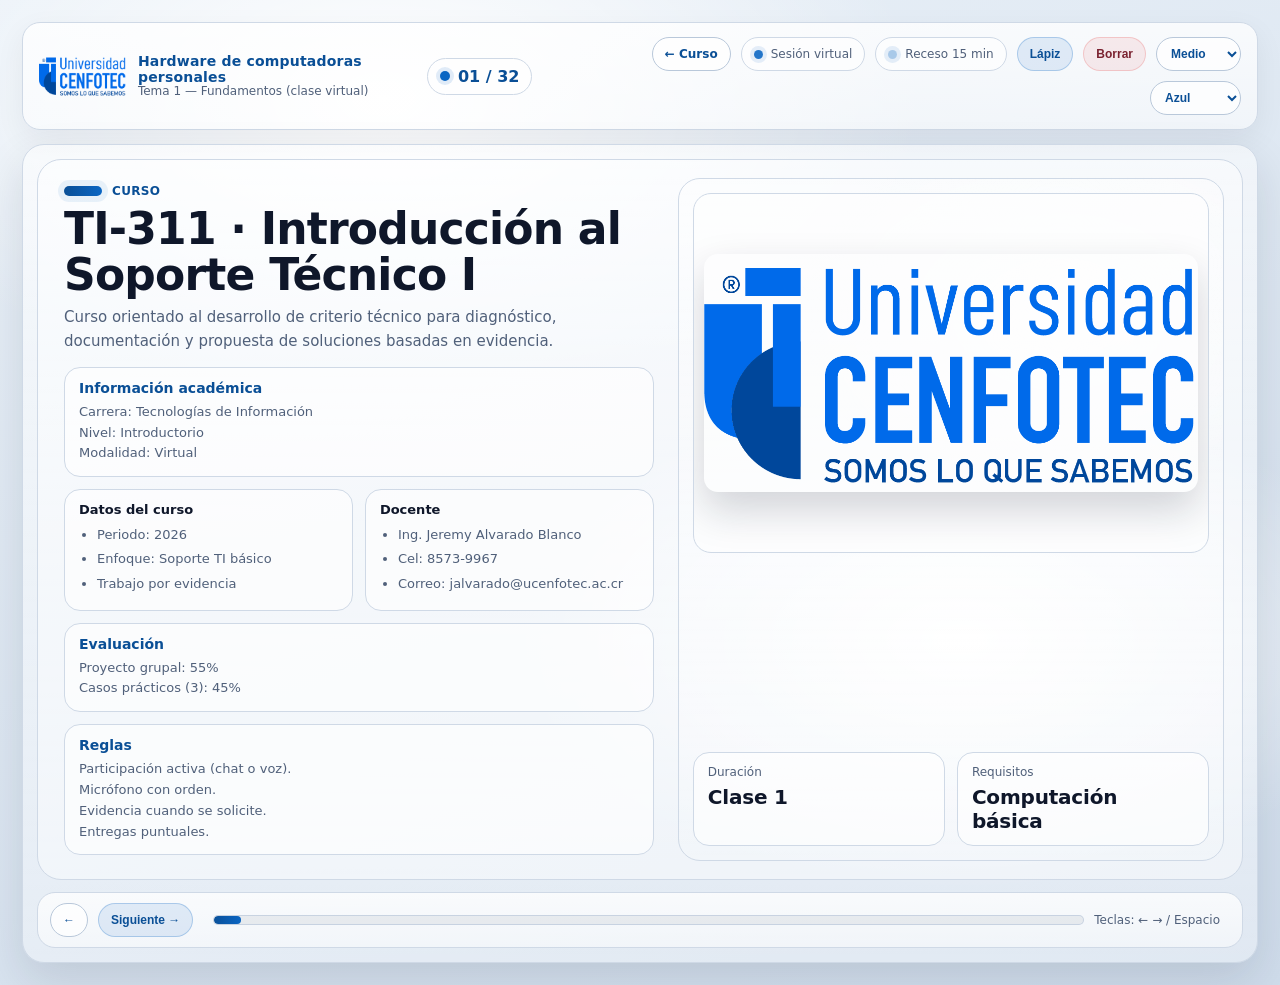
==== commit f7fc4960: "Casos prácticos en páginas aparte, index con sesiones, imágenes revisadas y limpieza de slides Co-Au" ====
--- a/Clase1.html
+++ b/Clase1.html
@@ -1,2011 +1,1983 @@
-<!doctype html>
-<html lang="es">
-<head>
-  <meta charset="utf-8"/>
-  <meta name="viewport" content="width=device-width,initial-scale=1"/>
-  <title>TI-311 · Introducción al Soporte Técnico I (Clase 1)</title>
-  <style>
-    :root{
-      --bg1:#eaf1f8;
-      --bg2:#cfdceb;
-      --card:#ffffffcc;
-      --card2:#ffffffd9;
-      --stroke:#cfd9e6;
-      --stroke2:#b9c8da;
-      --text:#0f172a;
-      --muted:#50607a;
-      --brand:#0b66c3;
-      --brand2:#0a4f96;
-      --shadow: 0 18px 45px rgba(15, 23, 42, .12);
-      --round: 22px;
-    }
-
-    *{box-sizing:border-box}
-    body{
-      margin:0;
-      font-family: ui-sans-serif, system-ui, -apple-system, Segoe UI, Roboto, Helvetica, Arial, "Apple Color Emoji","Segoe UI Emoji";
-      color:var(--text);
-      background:
-        radial-gradient(900px 500px at 30% 10%, #ffffff 0%, rgba(255,255,255,0) 60%),
-        radial-gradient(800px 450px at 75% 65%, #ffffff 0%, rgba(255,255,255,0) 55%),
-        linear-gradient(160deg, var(--bg1), var(--bg2));
-      min-height:100vh;
-      display:flex;
-      justify-content:center;
-      align-items:flex-start;
-      padding:22px;
-    }
-
-    .shell{
-      width:min(1400px, 100%);
-      position:relative;
-    }
-
-    .topbar{
-      background:linear-gradient(180deg, rgba(255,255,255,.78), rgba(255,255,255,.55));
-      border:1px solid var(--stroke);
-      border-radius:18px;
-      box-shadow: 0 10px 30px rgba(15,23,42,.06);
-      padding:14px 16px;
-      display:flex;
-      align-items:center;
-      justify-content:space-between;
-      gap:14px;
-    }
-
-    .brand{
-      display:flex;
-      align-items:center;
-      gap:12px;
-      min-width: 320px;
-    }
-    .brand img{
-      height:42px;
-      width:auto;
-      display:block;
-    }
-    .brand .txt{
-      display:flex;
-      flex-direction:column;
-      line-height:1.15;
-    }
-    .brand .txt b{
-      font-size:14px;
-      color:var(--brand2);
-      letter-spacing:.2px;
-    }
-    .brand .txt span{
-      font-size:12px;
-      color:var(--muted);
-    }
-
-    .topcenter{
-      display:flex;
-      align-items:center;
-      gap:10px;
-      flex:1;
-      justify-content:flex-start;
-      min-width: 180px;
-    }
-    .counterPill{
-      display:flex;
-      align-items:center;
-      gap:8px;
-      padding:8px 12px;
-      border-radius:999px;
-      border:1px solid var(--stroke);
-      background:rgba(255,255,255,.65);
-      font-weight:700;
-      color:var(--brand2);
-      min-width: 92px;
-      justify-content:center;
-    }
-    .dot{
-      width:10px;height:10px;border-radius:999px;background:var(--brand);
-      box-shadow:0 0 0 4px rgba(11,102,195,.12);
-    }
-
-    .actions{
-      display:flex;
-      align-items:center;
-      gap:10px;
-      flex-wrap:wrap;
-      justify-content:flex-end;
-      min-width: 360px;
-    }
-
-    .pill{
-      padding:9px 12px;
-      border-radius:999px;
-      border:1px solid var(--stroke);
-      background:rgba(255,255,255,.65);
-      color:var(--muted);
-      display:flex;
-      align-items:center;
-      gap:8px;
-      font-size:12px;
-      user-select:none;
-      cursor:default;
-      white-space:nowrap;
-    }
-    .pill .miniDot{
-      width:9px;height:9px;border-radius:999px;
-      background:rgba(11,102,195,.9);
-      box-shadow:0 0 0 4px rgba(11,102,195,.10);
-    }
-
-    .btn{
-      appearance:none;
-      border:1px solid var(--stroke2);
-      background:rgba(255,255,255,.75);
-      color:var(--brand2);
-      padding:9px 12px;
-      border-radius:999px;
-      font-weight:700;
-      font-size:12px;
-      cursor:pointer;
-      transition:.15s transform ease, .15s background ease;
-      user-select:none;
-    }
-    .btn:hover{ transform: translateY(-1px); background:rgba(255,255,255,.92); }
-    .btn:active{ transform: translateY(0px); }
-    .btn.primary{
-      background:rgba(11,102,195,.10);
-      border-color: rgba(11,102,195,.25);
-    }
-    .btn.danger{
-      color:#7a2230;
-      background:rgba(220,38,38,.08);
-      border-color: rgba(220,38,38,.18);
-    }
-    .btn.on{
-      background:rgba(11,102,195,.16);
-      border-color: rgba(11,102,195,.35);
-    }
-
-    .deck{
-      margin-top:14px;
-      background:linear-gradient(180deg, rgba(255,255,255,.55), rgba(255,255,255,.35));
-      border:1px solid var(--stroke);
-      border-radius: var(--round);
-      box-shadow: var(--shadow);
-      padding:14px;
-      position:relative;
-    }
-
-    .slide{
-      background:rgba(255,255,255,.42);
-      border:1px solid var(--stroke);
-      border-radius: 24px;
-      padding:18px;
-      display:grid;
-      grid-template-columns: 1.05fr .95fr;
-      gap:18px;
-      min-height: 620px;
-      position:relative;
-      overflow:hidden;
-    }
-
-    .left{
-      padding:6px 6px 6px 8px;
-    }
-    .kicker{
-      display:flex;
-      align-items:center;
-      gap:10px;
-      margin-bottom:8px;
-    }
-    .kicker .bar{
-      width:38px;
-      height:10px;
-      border-radius:999px;
-      background:linear-gradient(90deg, var(--brand2), var(--brand));
-      box-shadow:0 0 0 6px rgba(11,102,195,.08);
-    }
-    .kicker span{
-      font-weight:800;
-      letter-spacing:.35px;
-      font-size:12px;
-      color:var(--brand2);
-      text-transform:uppercase;
-    }
-
-    h1{
-      margin:0 0 8px 0;
-      font-size:44px;
-      letter-spacing:-.8px;
-      line-height:1.05;
-    }
-    .desc{
-      margin:0 0 14px 0;
-      color:var(--muted);
-      font-size:15px;
-      line-height:1.55;
-      max-width: 740px;
-    }
-
-    .grid{
-      display:grid;
-      grid-template-columns: 1fr 1fr;
-      gap:12px;
-      margin-top:12px;
-      margin-bottom:12px;
-    }
-
-    .card{
-      background:rgba(255,255,255,.65);
-      border:1px solid var(--stroke);
-      border-radius: 16px;
-      padding:12px 14px;
-    }
-    .card strong{
-      display:block;
-      font-size:13px;
-      margin-bottom:8px;
-      color:var(--text);
-    }
-    .card ul{
-      margin:0;
-      padding-left:18px;
-      color:var(--muted);
-      font-size:13px;
-      line-height:1.55;
-    }
-    .card li{ margin:4px 0; }
-
-    .bigcard{
-      background:rgba(255,255,255,.65);
-      border:1px solid var(--stroke);
-      border-radius: 16px;
-      padding:12px 14px;
-      margin-top:12px;
-    }
-    .bigcard .title{
-      font-weight:900;
-      color:var(--brand2);
-      margin-bottom:6px;
-      font-size:14px;
-    }
-
-    .right{
-      border-radius: 22px;
-      border:1px solid var(--stroke);
-      background:
-        radial-gradient(400px 280px at 70% 20%, rgba(255,255,255,.85), rgba(255,255,255,.0) 65%),
-        linear-gradient(180deg, rgba(255,255,255,.40), rgba(255,255,255,.15));
-      padding:14px;
-      display:flex;
-      flex-direction:column;
-      gap:12px;
-      position:relative;
-    }
-
-    .media{
-      background:rgba(255,255,255,.60);
-      border:1px solid var(--stroke);
-      border-radius: 18px;
-      padding:10px;
-      height: 360px;
-      display:flex;
-      align-items:center;
-      justify-content:center;
-      overflow:hidden;
-      position:relative;
-    }
-    .media img{
-      max-width:100%;
-      max-height:100%;
-      border-radius:14px;
-      display:none;
-      box-shadow: 0 18px 40px rgba(15,23,42,.18);
-    }
-    .media .placeholder{
-      color:var(--muted);
-      font-size:13px;
-      text-align:center;
-      padding:18px;
-      line-height:1.6;
-    }
-
-    .rightBottom{
-      margin-top:auto;
-      display:grid;
-      grid-template-columns: 1fr 1fr;
-      gap:12px;
-    }
-    .miniCard{
-      background:rgba(255,255,255,.65);
-      border:1px solid var(--stroke);
-      border-radius: 16px;
-      padding:12px 14px;
-    }
-    .miniCard .label{
-      color:var(--muted);
-      font-size:12px;
-      margin-bottom:6px;
-    }
-    .miniCard .value{
-      font-weight:900;
-      font-size:20px;
-      color:var(--text);
-      letter-spacing:-.2px;
-    }
-
-    .controls{
-      margin-top:12px;
-      background:linear-gradient(180deg, rgba(255,255,255,.78), rgba(255,255,255,.52));
-      border:1px solid var(--stroke);
-      border-radius: 18px;
-      padding:10px 12px;
-      display:flex;
-      align-items:center;
-      justify-content:space-between;
-      gap:10px;
-    }
-    .nav{
-      display:flex;
-      align-items:center;
-      gap:10px;
-    }
-
-    .progressWrap{
-      flex:1;
-      display:flex;
-      align-items:center;
-      gap:10px;
-      padding:0 10px;
-    }
-    .progressTrack{
-      height:10px;
-      border-radius:999px;
-      background:rgba(15,23,42,.06);
-      border:1px solid rgba(185,200,218,.7);
-      overflow:hidden;
-      flex:1;
-    }
-    .progressBar{
-      height:100%;
-      width:10%;
-      border-radius:999px;
-      background:linear-gradient(90deg, var(--brand2), var(--brand));
-      box-shadow: 0 0 0 6px rgba(11,102,195,.10) inset;
-    }
-    .hint{
-      color:var(--muted);
-      font-size:12px;
-      white-space:nowrap;
-    }
-
-    .revealRow{
-      display:flex;
-      gap:10px;
-      margin-top:10px;
-      flex-wrap:wrap;
-    }
-    .revealBox{
-      background:rgba(255,255,255,.70);
-      border:1px dashed rgba(11,102,195,.35);
-      border-radius:16px;
-      padding:12px 14px;
-      margin-top:10px;
-      display:none;
-      color:var(--muted);
-      font-size:13px;
-      line-height:1.6;
-    }
-
-    .penCanvas{
-      position:absolute;
-      inset:0;
-      pointer-events:none;
-      z-index:50;
-    }
-
-    .select{
-      border:1px solid var(--stroke2);
-      background:rgba(255,255,255,.75);
-      border-radius:999px;
-      padding:8px 10px;
-      font-weight:700;
-      color:var(--brand2);
-      font-size:12px;
-      outline:none;
-      cursor:pointer;
-    }
-
-    @media (max-width: 1100px){
-      .slide{ grid-template-columns: 1fr; min-height: unset; }
-      .right .media{ height: 300px; }
-      .actions{ min-width: unset; }
-      .brand{ min-width: unset; }
-    }
-  </style>
-</head>
-
-<body>
-  <div class="shell">
-    <div class="topbar">
-      <div class="brand">
-        <img id="logo" src="cenfotec-logo.png" alt="Universidad CENFOTEC"/>
-        <div class="txt">
-          <b id="topTitle">Hardware de computadoras personales</b>
-          <span id="topSub">Tema 1 — Fundamentos (clase virtual)</span>
-        </div>
-      </div>
-
-      <div class="topcenter">
-        <div class="counterPill"><span class="dot"></span><span id="counterTxt">01 / 13</span></div>
-      </div>
-
-      <div class="actions">
-        <div class="pill"><span class="miniDot"></span> <span>Sesión virtual</span></div>
-        <div class="pill"><span class="miniDot" style="background:rgba(11,102,195,.35)"></span> <span>Receso 15 min</span></div>
-
-        <button class="btn primary" id="penToggle">Lápiz</button>
-        <button class="btn danger" id="penClear">Borrar</button>
-
-        <select class="select" id="penSize" title="Grosor">
-          <option value="3">Fino</option>
-          <option value="5" selected>Medio</option>
-          <option value="8">Grueso</option>
-          <option value="12">Extra</option>
-        </select>
-
-        <select class="select" id="penColor" title="Color">
-          <option value="#0b66c3" selected>Azul</option>
-          <option value="#0f172a">Negro</option>
-          <option value="#dc2626">Rojo</option>
-          <option value="#16a34a">Verde</option>
-          <option value="#f59e0b">Amarillo</option>
-        </select>
-      </div>
-    </div>
-
-    <div class="deck">
-      <canvas id="penCanvas" class="penCanvas"></canvas>
-
-      <div class="slide">
-        <div class="left">
-          <div class="kicker">
-            <div class="bar"></div>
-            <span id="kicker">CURSO</span>
-          </div>
-          <h1 id="title">TI-311 · Introducción al Soporte Técnico I</h1>
-          <p class="desc" id="desc">Curso orientado al desarrollo de criterio técnico para diagnóstico, documentación y propuesta de soluciones basadas en evidencia.</p>
-
-          <div id="leftBlocks"></div>
-        </div>
-
-        <div class="right">
-          <div class="media">
-            <img id="slideImg" alt=""/>
-            <div class="placeholder" id="placeholder">
-              Colocá la imagen en la carpeta del HTML y se mostrará aquí.<br><br>
-              (Luego te voy pidiendo una por una qué imagen buscar.)
-            </div>
-          </div>
-
-          <div class="rightBottom" id="rightBottom"></div>
-        </div>
-      </div>
-
-      <div class="controls">
-        <div class="nav">
-          <button class="btn" id="prevBtn">←</button>
-          <button class="btn primary" id="nextBtn">Siguiente →</button>
-        </div>
-
-        <div class="progressWrap">
-          <div class="progressTrack"><div class="progressBar" id="progressBar"></div></div>
-          <div class="hint">Teclas: ← → / Espacio</div>
-        </div>
-      </div>
-    </div>
-  </div>
-
-<script>
-(function(){
-  function pad2(n){ return String(n).padStart(2, "0"); }
-
-  const slides = [
-    // SLIDE 1
-    {
-      topTitle: "Hardware de computadoras personales",
-      topSub: "Tema 1 — Fundamentos (clase virtual)",
-      kicker: "CURSO",
-      title: "TI-311 · Introducción al Soporte Técnico I",
-      desc: "Curso orientado al desarrollo de criterio técnico para diagnóstico, documentación y propuesta de soluciones basadas en evidencia.",
-      leftBlocksHTML: `
-        <div class="bigcard" style="margin-bottom:12px;">
-          <div class="title">Información académica</div>
-          <div style="font-size:13px; line-height:1.6; color:var(--muted);">
-            Carrera: Tecnologías de Información<br>
-            Nivel: Introductorio<br>
-            Modalidad: Virtual
-          </div>
-        </div>
-
-        <div class="grid">
-          <div class="card">
-            <strong>Datos del curso</strong>
-            <ul>
-              <li>Periodo: 2026</li>
-              <li>Enfoque: Soporte TI básico</li>
-              <li>Trabajo por evidencia</li>
-            </ul>
-          </div>
-          <div class="card">
-            <strong>Docente</strong>
-            <ul>
-              <li>Ing. Jeremy Alvarado Blanco</li>
-              <li>Cel: 8573-9967</li>
-              <li>Correo: jalvarado@ucenfotec.ac.cr</li>
-            </ul>
-          </div>
-        </div>
-
-        <div class="bigcard">
-          <div class="title">Evaluación</div>
-          <div style="color:var(--muted);font-size:13px;line-height:1.6">
-            Proyecto grupal: 55%<br>
-            Casos prácticos (3): 45%
-          </div>
-        </div>
-
-        <div class="bigcard">
-          <div class="title">Reglas</div>
-          <div style="color:var(--muted);font-size:13px;line-height:1.6">
-            Participación activa (chat o voz).<br>
-            Micrófono con orden.<br>
-            Evidencia cuando se solicite.<br>
-            Entregas puntuales.
-          </div>
-        </div>
-      `,
-      rightBadges: { ak:"Duración", av:"Clase 1", bk:"Requisitos", bv:"Computación básica" },
-      imgFile: "cenfotec-logo.png"
-    },
-
-    // SLIDE 2
-    {
-      topTitle: "Introducción al Soporte Técnico",
-      topSub: "Clase 1 — Arranque (virtual)",
-      kicker: "INTRODUCCIÓN",
-      title: "Introducción al Soporte Técnico",
-      desc: "El soporte técnico es fundamental en el mundo de la tecnología, asegurando el correcto funcionamiento y mantenimiento de los sistemas informáticos.",
-      leftBlocksHTML: `
-        <div class="bigcard" style="margin-top:0">
-          <div class="title">Propósito del soporte</div>
-          <div style="color:var(--muted);font-size:13px;line-height:1.7">
-            Garantizar continuidad, rendimiento y estabilidad del sistema mediante diagnóstico,
-            mantenimiento y solución de problemas con criterio técnico.
-          </div>
-        </div>
-
-        <div class="bigcard">
-          <div class="title">Profesor</div>
-          <div style="color:var(--muted);font-size:13px;line-height:1.7">
-            <b style="color:var(--text)">Jeremy Alvarado Blanco</b>
-          </div>
-        </div>
-
-        <div class="bigcard">
-          <div class="title">Mini pregunta</div>
-          <div style="color:var(--muted);font-size:13px;line-height:1.7">
-            Cuando alguien dice “mi PC está lenta”, ¿eso es <b>síntoma</b> o <b>causa</b>? ¿Por qué?
-          </div>
-        </div>
-      `,
-      rightBadges: { ak:"Enfoque", av:"Soporte", bk:"Clave", bv:"Mantenimiento" },
-      imgFile: "soporte.jpg"
-    },
-
-    // ---------------- SLIDE 3 (NUEVA) ----------------
-    {
-      topTitle: "Introducción al Soporte Técnico",
-      topSub: "Clase 1 — Conceptos base (virtual)",
-      kicker: "CONCEPTO",
-      title: "¿Qué es el Soporte Técnico?",
-      desc: "Entendamos el soporte técnico como un servicio esencial: comunicación + resolución de problemas.",
-      leftBlocksHTML: `
-        <div class="bigcard" style="margin-top:0">
-          <div class="title">1) Servicio esencial</div>
-          <div style="color:var(--muted);font-size:13px;line-height:1.7">
-            El soporte técnico es el conjunto de servicios que brinda asistencia para
-            resolver problemas relacionados con el funcionamiento de dispositivos o software.
-          </div>
-        </div>
-
-        <div class="bigcard">
-          <div class="title">2) Comunicación efectiva</div>
-          <div style="color:var(--muted);font-size:13px;line-height:1.7">
-            Los técnicos deben tener habilidades de comunicación para entender los problemas de los usuarios
-            y brindar soluciones claras y concisas.
-          </div>
-        </div>
-
-        <div class="bigcard">
-          <div class="title">3) Resolución de problemas</div>
-          <div style="color:var(--muted);font-size:13px;line-height:1.7">
-            El soporte técnico se basa en identificar y solucionar problemas de hardware, software y redes,
-            garantizando la satisfacción del cliente.
-          </div>
-        </div>
-
-        <div class="bigcard">
-          <div class="title">Actividad (1 minuto)</div>
-          <div style="color:var(--muted);font-size:13px;line-height:1.7">
-            En el chat: escribí un ejemplo real de <b>problema</b> y luego escribí qué información
-            te faltaría para diagnosticarlo (evidencia).
-          </div>
-        </div>
-      `,
-      rightBadges: { ak:"Clave", av:"Servicio", bk:"Enfoque", bv:"Solución" },
-      imgFile: "qs.jpg"  // pendiente: luego ponés la imagen de este slide
-    },
-    {
-  topTitle: "Introducción al Soporte Técnico",
-  topSub: "Clase 1 — Por qué importa (virtual)",
-  kicker: "IMPORTANCIA",
-  title: "Importancia del Soporte",
-  desc: "El soporte técnico reduce fallas, minimiza tiempos de inactividad y mejora la productividad.",
-  leftBlocksHTML: `
-    <div class="bigcard" style="margin-top:0">
-      <div class="title">Mantenimiento preventivo</div>
-      <div style="color:var(--muted);font-size:13px;line-height:1.7">
-        El soporte técnico realiza tareas de actualización, instalación de software y antivirus,
-        previniendo problemas futuros y optimizando el rendimiento.
-      </div>
-    </div>
-
-    <div class="bigcard">
-      <div class="title">Reducción de tiempos de inactividad</div>
-      <div style="color:var(--muted);font-size:13px;line-height:1.7">
-        Un soporte técnico eficiente y rápido minimiza los tiempos de inactividad,
-        permitiendo a los usuarios continuar con sus actividades sin interrupciones significativas.
-      </div>
-    </div>
-
-    <div class="bigcard">
-      <div class="title">Mejora la productividad</div>
-      <div style="color:var(--muted);font-size:13px;line-height:1.7">
-        Un soporte técnico confiable y oportuno permite a los usuarios utilizar sus
-        dispositivos y sistemas de manera eficiente, mejorando su productividad en general.
-      </div>
-    </div>
-
-    <div class="bigcard">
-      <div class="title">Pregunta rápida</div>
-      <div style="color:var(--muted);font-size:13px;line-height:1.7">
-        ¿Cuál de estas 3 áreas impacta más a una empresa: <b>prevenir</b>, <b>resolver rápido</b> o <b>mejorar productividad</b>?
-        Defendelo con un ejemplo.
-      </div>
-    </div>
-  `,
-  rightBadges: { ak:"Efecto", av:"Continuidad", bk:"Meta", bv:"Menos fallas" },
-  imgFile: "is.jpg" // luego ponemos la imagen
-},
-
-{
-  topTitle: "Tema 1 · Introducción al computador personal",
-  topSub: "Clase 1 — Historia y evolución",
-  kicker: "TEMA 1",
-  title: "Historia y Evolución",
-  desc: "Un vistazo rápido a cómo nacen y se popularizan las computadoras personales y por qué eso define estándares actuales.",
-  leftBlocksHTML: `
-    <div class="bigcard" style="margin-top:0">
-      <div class="title">Década de 1970</div>
-      <div style="color:var(--muted);font-size:13px;line-height:1.7">
-        El nacimiento de las computadoras personales se atribuye a la <b>Altair 8800 (1975)</b> y a la
-        <b>Apple I (1976)</b>. Eran kits que requerían montaje y programación por parte del usuario.
-      </div>
-    </div>
-
-    <div class="bigcard">
-      <div class="title">Década de 1980</div>
-      <div style="color:var(--muted);font-size:13px;line-height:1.7">
-        Explosión de popularidad con la <b>IBM PC (1981)</b>. Surgen sistemas operativos como <b>MS-DOS</b> y se
-        establecen estándares de hardware y software.
-      </div>
-    </div>
-
-    <div class="bigcard">
-      <div class="title">Década de 1990</div>
-      <div style="color:var(--muted);font-size:13px;line-height:1.7">
-        Interfaces gráficas (GUI) como <b>Windows</b> facilitan el uso. Evolución rápida del hardware:
-        mejoras en velocidad y almacenamiento.
-      </div>
-    </div>
-
-    <div class="bigcard">
-      <div class="title">Mini-pregunta</div>
-      <div style="color:var(--muted);font-size:13px;line-height:1.7">
-        ¿Qué creés que impactó más el crecimiento de las PC: <b>estándares</b> (IBM PC), <b>software</b> (MS-DOS/Windows) o
-        <b>hardware</b> (más potencia/almacenamiento)? Defendelo en 1 frase.
-      </div>
-    </div>
-  `,
-  rightBadges: { ak:"Enfoque", av:"Contexto", bk:"Meta", bv:"Comprender evolución" },
-  imgFile: "historia.jpg" // luego ponemos imagen (si querés un collage, lo armamos después)
-},
-{
-  topTitle: "Tema 1 · Introducción al computador personal",
-  topSub: "Clase 1 — Fundamentos",
-  kicker: "HARDWARE",
-  title: "Introducción al hardware de la computadora personal",
-  desc: "Comprendamos qué es una PC y qué significa realmente 'hardware' antes de analizar componentes individuales.",
-  leftBlocksHTML: `
-  <div style="display:grid;grid-template-columns:1fr 1fr;gap:20px">
-
-    <div class="bigcard" style="margin-top:0">
-      <div class="title">Dispositivos de entrada</div>
-      <ul style="color:var(--muted);font-size:13px;line-height:1.7">
-        <li>Teclado</li>
-        <li>Ratón / Mouse</li>
-        <li>Trackpad</li>
-        <li>Micrófono</li>
-        <li>Webcam</li>
-        <li>Escáner</li>
-      </ul>
-    </div>
-
-    <div class="bigcard" style="margin-top:0">
-      <div class="title">Dispositivos de salida</div>
-      <ul style="color:var(--muted);font-size:13px;line-height:1.7">
-        <li>Monitor o pantalla</li>
-        <li>Altavoces</li>
-        <li>Auriculares</li>
-        <li>Impresora</li>
-        <li>Proyector</li>
-      </ul>
-    </div>
-
-  </div>
-
-  <div class="bigcard">
-    <div class="title">Concepto clave</div>
-    <div style="color:var(--muted);font-size:13px;line-height:1.7">
-      Los dispositivos de entrada permiten introducir datos al sistema,
-      mientras que los de salida muestran o reproducen la información procesada.
-    </div>
-  </div>
-`,
-  rightBadges: { ak:"Concepto", av:"Hardware", bk:"Base", bv:"Componentes físicos" },
-  imgFile: "hardware.jpg" // luego agregamos la imagen
-},
-
-{
-  topTitle: "Tema 1 · Fundamentos de hardware",
-  topSub: "Clase 1 — Rol del hardware en soporte",
-  kicker: "CRITERIO TÉCNICO",
-  title: "Importancia del conocimiento de hardware para el soporte técnico",
-  desc: "Un técnico no solo cambia piezas: entiende cómo funciona el sistema para diagnosticar con lógica.",
-  leftBlocksHTML: `
-    <div class="bigcard" style="margin-top:0">
-      <div class="title">Base del diagnóstico</div>
-      <div style="color:var(--muted);font-size:13px;line-height:1.7">
-        El conocimiento del hardware es fundamental para el soporte técnico de computadoras personales.
-        Comprender la arquitectura y funcionamiento de componentes como CPU, RAM, almacenamiento y motherboard
-        permite identificar fallas con mayor precisión.
-      </div>
-    </div>
-
-    <div class="bigcard">
-      <div class="title">Más que reparar</div>
-      <div style="color:var(--muted);font-size:13px;line-height:1.7">
-        Un técnico con criterio puede:
-        <ul style="margin-top:6px">
-          <li>Identificar la causa raíz de un problema.</li>
-          <li>Realizar actualizaciones con compatibilidad correcta.</li>
-          <li>Ensamblar equipos desde cero.</li>
-          <li>Optimizar rendimiento según necesidad.</li>
-        </ul>
-      </div>
-    </div>
-
-    <div class="bigcard">
-      <div class="title">Pregunta para discusión</div>
-      <div style="color:var(--muted);font-size:13px;line-height:1.7">
-        ¿Qué diferencia a alguien que "cambia piezas" de alguien que realmente entiende hardware?
-      </div>
-    </div>
-  `,
-  rightBadges: { ak:"Objetivo", av:"Diagnosticar", bk:"Clave", bv:"Causa raíz" },
-  imgFile: "importancia.jpg" 
-},
-
-{
-  topTitle: "Tema 1 · Fundamentos de hardware",
-  topSub: "Clase 1 — Normas de trabajo profesional",
-  kicker: "SEGURIDAD",
-  title: "Seguridad eléctrica y ESD (Electrostatic Discharge)",
-  desc: "Antes de tocar un equipo, un técnico profesional protege su integridad y el hardware.",
-  leftBlocksHTML: `
-    <div class="bigcard" style="margin-top:0">
-      <div class="title">¿Por qué es importante?</div>
-      <div style="color:var(--muted);font-size:13px;line-height:1.7">
-        Trabajar con hardware sin medidas de seguridad puede provocar:
-        <ul style="margin-top:6px">
-          <li>Descargas eléctricas personales.</li>
-          <li>Daños invisibles en componentes electrónicos.</li>
-          <li>Pérdida de garantía del equipo.</li>
-          <li>Costos innecesarios por reemplazo.</li>
-        </ul>
-      </div>
-    </div>
-
-    <div class="bigcard">
-      <div class="title">ESD (Descarga electrostática)</div>
-      <div style="color:var(--muted);font-size:13px;line-height:1.7">
-        Una descarga electrostática puede ser imperceptible para el ser humano,
-        pero suficiente para dañar microcomponentes como la CPU o la memoria RAM.
-        Incluso caminar sobre alfombra puede generar miles de voltios.
-      </div>
-    </div>
-
-    <div class="bigcard">
-      <div class="title">Buenas prácticas</div>
-      <div style="color:var(--muted);font-size:13px;line-height:1.7">
-        <ul>
-          <li>Desconectar el equipo de la corriente.</li>
-          <li>Usar pulsera antiestática.</li>
-          <li>Trabajar sobre superficie no conductora.</li>
-          <li>Descargarse tocando una superficie metálica aterrizada.</li>
-        </ul>
-      </div>
-    </div>
-  `,
-  rightBadges: { ak:"Voltaje ESD", av:"3,000V+", bk:"Regla", bv:"Siempre desconectar" },
-  imgFile: "esd.jpeg"  
-},
-{
-  topTitle: "Tema 1 · Fundamentos de hardware",
-  topSub: "Clase 1 — Trabajo profesional",
-  kicker: "PREVENCIÓN",
-  title: "Técnicas para prevenir daños por ESD y precauciones a seguir",
-  desc: "La prevención es parte esencial del trabajo técnico profesional.",
-  leftBlocksHTML: `
-    <div class="bigcard" style="margin-top:0">
-      <div class="title">Equipamiento antiestático</div>
-      <div style="color:var(--muted);font-size:13px;line-height:1.7">
-        Uso de pulsera antiestática, tapetes ESD y bolsas antiestáticas
-        para proteger los componentes electrónicos sensibles.
-      </div>
-    </div>
-
-    <div class="bigcard">
-      <div class="title">Control del ambiente</div>
-      <div style="color:var(--muted);font-size:13px;line-height:1.7">
-        Evitar trabajar sobre alfombras, mantener humedad controlada
-        y usar superficies no conductoras.
-      </div>
-    </div>
-
-    <div class="bigcard">
-      <div class="title">Manejo correcto de componentes</div>
-      <div style="color:var(--muted);font-size:13px;line-height:1.7">
-        Sujetar placas por los bordes, evitar tocar pines,
-        mantenerlos dentro de bolsas ESD cuando no se utilicen.
-      </div>
-    </div>
-
-    <div class="bigcard">
-      <div class="title">Conciencia técnica</div>
-      <div style="color:var(--muted);font-size:13px;line-height:1.7">
-        La educación y disciplina del técnico previene daños invisibles
-        que pueden afectar el rendimiento a largo plazo.
-      </div>
-    </div>
-  `,
-  rightBadges: { ak:"Regla clave", av:"No tocar pines", bk:"Equipo básico", bv:"Pulsera ESD" },
-  imgFile: "prev-esd.jpg"
-},
-{
-  topTitle: "Tema 3 · Componentes del computador",
-  topSub: "Clase 1 — Arquitectura básica",
-  kicker: "CONCEPTOS CLAVE",
-  title: "¿Qué es un componente?",
-  desc: "Para entender una PC, primero debemos entender qué es un componente dentro de un sistema.",
-  leftBlocksHTML: `
-    <div class="bigcard" style="margin-top:0">
-      <div class="title">Definición general</div>
-      <div style="color:var(--muted);font-size:13px;line-height:1.7">
-        Un componente es una parte individual que forma parte de un sistema más grande.
-        En informática y electrónica, se refiere a una pieza física o parte funcional
-        que cumple una tarea específica dentro del equipo.
-      </div>
-    </div>
-
-    <div class="bigcard">
-      <div class="title">En una computadora</div>
-      <div style="color:var(--muted);font-size:13px;line-height:1.7">
-        En una PC los componentes incluyen:
-        <ul>
-          <li>Placa base (Motherboard)</li>
-          <li>CPU (Procesador)</li>
-          <li>Memoria RAM</li>
-          <li>Disco duro / SSD</li>
-          <li>Fuente de poder</li>
-        </ul>
-      </div>
-    </div>
-
-    <div class="bigcard">
-      <div class="title">Trabajo en conjunto</div>
-      <div style="color:var(--muted);font-size:13px;line-height:1.7">
-        Cada componente cumple una función específica,
-        pero el verdadero funcionamiento ocurre cuando todos trabajan coordinadamente.
-      </div>
-    </div>
-  `,
-  rightBadges: { ak:"Idea clave", av:"Parte funcional", bk:"Sistema", bv:"Trabajo conjunto" },
-  imgFile: "componentes.jpg"
-},
-{
-  topTitle: "Tema 3 · Componentes del computador",
-  topSub: "Clase 1 — Estructura física",
-  kicker: "GABINETES",
-  title: "Gabinetes, cajas, chasis y torres",
-  desc: "El gabinete protege, organiza y permite la correcta ventilación del sistema.",
-  leftBlocksHTML: `
-    <div style="display:grid;grid-template-columns:1fr 1fr;gap:20px">
-
-      <div class="bigcard" style="margin-top:0">
-        <div class="title">Tipos de gabinete</div>
-        <ul style="color:var(--muted);font-size:13px;line-height:1.7">
-          <li>Full Tower (Torre completa)</li>
-          <li>Mid Tower (Torre mediana)</li>
-          <li>Mini Tower</li>
-          <li>Cubo (Cube)</li>
-          <li>Small Form Factor (SFF)</li>
-        </ul>
-      </div>
-
-      <div class="bigcard" style="margin-top:0">
-        <div class="title">Consideraciones importantes</div>
-        <ul style="color:var(--muted);font-size:13px;line-height:1.7">
-          <li>Compatibilidad con la motherboard</li>
-          <li>Ventilación y flujo de aire</li>
-          <li>Capacidad de almacenamiento</li>
-          <li>Facilidad de mantenimiento</li>
-          <li>Opciones de expansión</li>
-          <li>Puertos frontales</li>
-          <li>Precio vs calidad</li>
-        </ul>
-      </div>
-
-    </div>
-  `,
-  rightBadges: { ak:"Función", av:"Protección", bk:"Clave técnica", bv:"Flujo de aire" },
-  imgFile: "cases.jpg"
-},
-{
-  topTitle: "Tema 3 · Componentes del computador",
-  topSub: "Clase 1 — Arquitectura interna",
-  kicker: "MOTHERBOARD",
-  title: "Placa base (Motherboard)",
-  desc: "La motherboard es la placa principal donde se conectan y comunican todos los componentes.",
-  leftBlocksHTML: `
-    <div class="bigcard" style="margin-top:0">
-      <div class="title">Funciones principales</div>
-      <ul style="color:var(--muted);font-size:13px;line-height:1.7">
-        <li>Conexión física de todos los componentes</li>
-        <li>Distribución de energía eléctrica</li>
-        <li>Soporte para expansión (PCIe, RAM, almacenamiento)</li>
-        <li>Interfaz de configuración (BIOS/UEFI)</li>
-      </ul>
-    </div>
-
-    <div class="bigcard">
-      <div class="title">Componentes clave en la placa</div>
-      <ul style="color:var(--muted);font-size:13px;line-height:1.7">
-        <li>Socket del CPU</li>
-        <li>Ranuras RAM</li>
-        <li>Conectores SATA / M.2</li>
-        <li>Ranuras PCI Express</li>
-        <li>Conectores de panel frontal (JFP1)</li>
-      </ul>
-    </div>
-
-    <div class="bigcard">
-      <div class="title">Importancia técnica</div>
-      <div style="color:var(--muted);font-size:13px;line-height:1.7">
-        La compatibilidad de todo el sistema depende de la motherboard.
-        Define tipo de CPU, RAM soportada, capacidad de expansión y conectividad.
-      </div>
-    </div>
-  `,
-  rightBadges: { ak:"Rol", av:"Centro de conexión", bk:"Clave", bv:"Compatibilidad" },
-  imgFile: "motherboard.jpg"
-},
-{
-  topTitle: "Tema 3 · Componentes del computador",
-  topSub: "Clase 1 — Procesamiento",
-  kicker: "CPU",
-  title: "Procesador (Central Processing Unit)",
-  desc: "La CPU es el 'cerebro' de la computadora. Ejecuta instrucciones y coordina el funcionamiento del sistema.",
-  leftBlocksHTML: `
-    <div style="display:grid;grid-template-columns:1fr 1fr;gap:20px">
-
-      <div class="bigcard" style="margin-top:0">
-        <div class="title">Funciones principales</div>
-        <ul style="color:var(--muted);font-size:13px;line-height:1.7">
-          <li>Ejecución de instrucciones</li>
-          <li>Control de operaciones del sistema</li>
-          <li>Gestión de memoria</li>
-          <li>Realización de cálculos matemáticos</li>
-        </ul>
-      </div>
-
-      <div class="bigcard" style="margin-top:0">
-        <div class="title">Tipos de procesadores</div>
-        <ul style="color:var(--muted);font-size:13px;line-height:1.7">
-          <li>Arquitectura x86 / x64 (PC tradicionales)</li>
-          <li>Arquitectura ARM (móviles y equipos eficientes)</li>
-          <li>Procesadores de servidor (alto rendimiento)</li>
-          <li>Procesadores especializados (GPU, TPU)</li>
-        </ul>
-      </div>
-
-    </div>
-
-    <div class="bigcard">
-      <div class="title">Factores técnicos importantes</div>
-      <ul style="color:var(--muted);font-size:13px;line-height:1.7">
-        <li>Frecuencia (GHz)</li>
-        <li>Número de núcleos</li>
-        <li>Hilos de procesamiento</li>
-        <li>Consumo energético (TDP)</li>
-      </ul>
-    </div>
-  `,
-  rightBadges: { ak:"Rol", av:"Cerebro del sistema", bk:"Métrica", bv:"GHz / Núcleos" },
-  imgFile: "cpu.jpg"
-},
-{
-  topTitle: "Tema 3 · Componentes del computador",
-  topSub: "Clase 1 — Memoria principal",
-  kicker: "RAM",
-  title: "Memoria RAM (Random Access Memory)",
-  desc: "La RAM es la memoria temporal donde el sistema almacena datos en uso activo.",
-  leftBlocksHTML: `
-    <div style="display:grid;grid-template-columns:1fr 1fr;gap:20px">
-
-      <div class="bigcard" style="margin-top:0">
-        <div class="title">Función en el sistema</div>
-        <ul style="color:var(--muted);font-size:13px;line-height:1.7">
-          <li>Almacenamiento temporal de datos</li>
-          <li>Acceso rápido para el procesador</li>
-          <li>Soporte para multitarea</li>
-          <li>Impacto directo en rendimiento</li>
-        </ul>
-      </div>
-
-      <div class="bigcard" style="margin-top:0">
-        <div class="title">Tipos actuales más comunes</div>
-        <ul style="color:var(--muted);font-size:13px;line-height:1.7">
-          <li>DDR3 (equipos antiguos)</li>
-          <li>DDR4 (estándar actual)</li>
-          <li>DDR5 (nueva generación)</li>
-          <li>Formato DIMM (PC)</li>
-          <li>Formato SO-DIMM (Laptop)</li>
-        </ul>
-      </div>
-
-    </div>
-
-    <div class="bigcard">
-      <div class="title">Factores técnicos importantes</div>
-      <ul style="color:var(--muted);font-size:13px;line-height:1.7">
-        <li>Capacidad (GB)</li>
-        <li>Frecuencia (MHz)</li>
-        <li>Compatibilidad con la motherboard</li>
-        <li>Dual Channel</li>
-      </ul>
-    </div>
-  `,
-  rightBadges: { ak:"Clave", av:"Temporal", bk:"Unidad", bv:"GB / MHz" },
-  imgFile: "ram.jpg"
-},
-
-{
-  topTitle: "Tema 3 · Componentes del computador",
-  topSub: "Clase 1 — Almacenamiento",
-  kicker: "HDD vs SSD",
-  title: "Unidades de almacenamiento",
-  desc: "El almacenamiento guarda la información de forma permanente.",
-  leftBlocksHTML: `
-    <div style="display:grid;grid-template-columns:1fr 1fr;gap:20px">
-
-      <div class="bigcard" style="margin-top:0">
-        <div class="title">Tipos principales</div>
-        <ul style="color:var(--muted);font-size:13px;line-height:1.7">
-          <li>HDD (Disco mecánico)</li>
-          <li>SSD SATA (Estado sólido)</li>
-          <li>M.2 NVMe (Alta velocidad)</li>
-        </ul>
-      </div>
-
-      <div class="bigcard" style="margin-top:0">
-        <div class="title">Diferencias importantes</div>
-        <ul style="color:var(--muted);font-size:13px;line-height:1.7">
-          <li>Velocidad: SSD / M.2 mucho más rápidos</li>
-          <li>Durabilidad: SSD sin partes móviles</li>
-          <li>Capacidad vs costo: HDD más económicos por GB</li>
-        </ul>
-      </div>
-
-    </div>
-
-    <div class="bigcard">
-      <div class="title">Impacto en rendimiento</div>
-      <div style="color:var(--muted);font-size:13px;line-height:1.7">
-        Cambiar de HDD a SSD puede mejorar el rendimiento del sistema
-        hasta 5 o 10 veces en tiempos de carga.
-      </div>
-    </div>
-  `,
-  rightBadges: { ak:"Clave", av:"Velocidad", bk:"Comparación", bv:"HDD vs SSD" },
-  imgFile: "almacenamiento.jpg"
-},
-{
-  topTitle: "Tema 3 · Componentes del computador",
-  topSub: "Clase 1 — Energía del sistema",
-  kicker: "FUENTE DE PODER",
-  title: "Fuente de alimentación (PSU)",
-  desc: "La fuente convierte la corriente alterna (AC) en corriente continua (DC) para alimentar los componentes.",
-  leftBlocksHTML: `
-    <div style="display:grid;grid-template-columns:1fr 1fr;gap:20px">
-
-      <div class="bigcard" style="margin-top:0">
-        <div class="title">Funciones principales</div>
-        <ul style="color:var(--muted);font-size:13px;line-height:1.7">
-          <li>Conversión de corriente AC → DC</li>
-          <li>Suministro de energía estable</li>
-          <li>Protección contra sobrecargas</li>
-          <li>Distribución de voltajes (3.3V, 5V, 12V)</li>
-        </ul>
-      </div>
-
-      <div class="bigcard" style="margin-top:0">
-        <div class="title">Consideraciones al elegir</div>
-        <ul style="color:var(--muted);font-size:13px;line-height:1.7">
-          <li>Potencia adecuada (Watt)</li>
-          <li>Certificación 80 Plus</li>
-          <li>Amperaje en riel de 12V</li>
-          <li>Conectores disponibles</li>
-          <li>Marca y calidad</li>
-        </ul>
-      </div>
-
-    </div>
-
-    <div class="bigcard">
-      <div class="title">Concepto clave</div>
-      <div style="color:var(--muted);font-size:13px;line-height:1.7">
-        Sin una fuente estable, todo el sistema puede fallar o dañarse.
-        La PSU es uno de los componentes más importantes en estabilidad.
-      </div>
-    </div>
-  `,
-  rightBadges: { ak:"Convierte", av:"AC → DC", bk:"Voltaje clave", bv:"12V" },
-  imgFile: "psu.jpg"
-},
-{
-  topTitle: "Tema 3 · Componentes del computador",
-  topSub: "Clase 1 — Control térmico",
-  kicker: "REFRIGERACIÓN",
-  title: "Sistemas de refrigeración",
-  desc: "La refrigeración mantiene temperaturas seguras para evitar daños y pérdida de rendimiento.",
-  leftBlocksHTML: `
-    <div style="display:grid;grid-template-columns:1fr 1fr;gap:20px">
-
-      <div class="bigcard" style="margin-top:0">
-        <div class="title">Tipos de sistemas</div>
-        <ul style="color:var(--muted);font-size:13px;line-height:1.7">
-          <li>Refrigeración por aire (ventiladores + disipador)</li>
-          <li>Refrigeración líquida (bloque de agua + radiador)</li>
-        </ul>
-      </div>
-
-      <div class="bigcard" style="margin-top:0">
-        <div class="title">Consideraciones al elegir</div>
-        <ul style="color:var(--muted);font-size:13px;line-height:1.7">
-          <li>Rendimiento térmico</li>
-          <li>Compatibilidad con el socket</li>
-          <li>Nivel de ruido</li>
-          <li>Espacio disponible en gabinete</li>
-          <li>Costo y mantenimiento</li>
-        </ul>
-      </div>
-
-    </div>
-
-    <div class="bigcard">
-      <div class="title">Concepto clave</div>
-      <div style="color:var(--muted);font-size:13px;line-height:1.7">
-        Un mal sistema de refrigeración puede provocar:
-        sobrecalentamiento, apagados inesperados y reducción de vida útil del CPU.
-      </div>
-    </div>
-  `,
-  rightBadges: { ak:"Objetivo", av:"Control térmico", bk:"Riesgo", bv:"Overheating" },
-  imgFile: "refrigeracion.jpg"
-},
-{
-  topTitle: "Tema 3 · Componentes del computador",
-  topSub: "Clase 1 — Expansión del sistema",
-  kicker: "EXPANSIÓN",
-  title: "Tarjetas adaptadoras y ranuras de expansión",
-  desc: "Permiten ampliar las capacidades del equipo según necesidades específicas.",
-  leftBlocksHTML: `
-    <div style="display:grid;grid-template-columns:1fr 1fr;gap:20px">
-
-      <div class="bigcard" style="margin-top:0">
-        <div class="title">Tarjetas adaptadoras comunes</div>
-        <ul style="color:var(--muted);font-size:13px;line-height:1.7">
-          <li>Tarjeta gráfica (GPU)</li>
-          <li>Tarjeta de red (NIC)</li>
-          <li>Tarjeta de sonido</li>
-          <li>Tarjeta de captura de video</li>
-          <li>Tarjetas de expansión de puertos</li>
-        </ul>
-      </div>
-
-      <div class="bigcard" style="margin-top:0">
-        <div class="title">Ranuras de expansión</div>
-        <ul style="color:var(--muted);font-size:13px;line-height:1.7">
-          <li>PCI (más antiguo)</li>
-          <li>PCI Express (PCIe)</li>
-          <li>PCIe x1, x4, x8, x16</li>
-        </ul>
-      </div>
-
-    </div>
-
-    <div class="bigcard">
-      <div class="title">Concepto clave</div>
-      <div style="color:var(--muted);font-size:13px;line-height:1.7">
-        La compatibilidad depende del tipo de ranura disponible en la motherboard.
-        La GPU generalmente utiliza PCIe x16.
-      </div>
-    </div>
-  `,
-  rightBadges: { ak:"Ranura clave", av:"PCIe x16", bk:"Función", bv:"Expansión" },
-  imgFile: "gpu.png"
-},
-{
-  topTitle: "Tema 3 · Componentes del computador",
-  topSub: "Clase 1 — Conectividad externa",
-  kicker: "PUERTOS",
-  title: "Puertos, cables y conectividad",
-  desc: "Los puertos permiten la comunicación entre la computadora y dispositivos externos.",
-  leftBlocksHTML: `
-    <div style="display:grid;grid-template-columns:1fr 1fr;gap:20px">
-
-      <div class="bigcard" style="margin-top:0">
-        <div class="title">Puertos comunes</div>
-        <ul style="color:var(--muted);font-size:13px;line-height:1.7">
-          <li>USB (A, C, Micro)</li>
-          <li>HDMI</li>
-          <li>DisplayPort</li>
-          <li>VGA (analógico)</li>
-          <li>Ethernet (RJ45)</li>
-          <li>Audio 3.5mm</li>
-        </ul>
-      </div>
-
-      <div class="bigcard" style="margin-top:0">
-        <div class="title">Tipos de cables</div>
-        <ul style="color:var(--muted);font-size:13px;line-height:1.7">
-          <li>Cables de datos (USB, Ethernet)</li>
-          <li>Cables de video (HDMI, DP, VGA)</li>
-          <li>Cables de energía</li>
-        </ul>
-      </div>
-
-    </div>
-
-    <div class="bigcard">
-      <div class="title">Concepto clave</div>
-      <div style="color:var(--muted);font-size:13px;line-height:1.7">
-        Identificar correctamente los puertos es esencial en soporte técnico
-        para diagnóstico de fallas de conexión.
-      </div>
-    </div>
-  `,
-  rightBadges: { ak:"Clave", av:"Conectividad", bk:"Diagnóstico", bv:"Identificación" },
-  imgFile: "ports.jpg"
-},
-
-    // --- sigue lo que ya estaba ---
-    {
-      kicker: "TEMA 1",
-      title: "Fundamentos de hardware de computadoras personales",
-      desc: "Hoy analizaremos la arquitectura básica de una PC de escritorio, su flujo de energía, datos y refrigeración, y cómo diagnosticar fallas comunes con criterio técnico.",
-      leftBlocksHTML: `
-        <div class="grid">
-          <div class="card">
-            <strong>Hoy vas a poder</strong>
-            <ul>
-              <li>Reconocer los componentes principales y su función.</li>
-              <li>Conectar ideas: energía, datos y refrigeración.</li>
-              <li>Empezar a diagnosticar por síntomas.</li>
-            </ul>
-          </div>
-          <div class="card">
-            <strong>Cómo trabajamos</strong>
-            <ul>
-              <li>Mini-retos en chat/voz.</li>
-              <li>Búsqueda rápida de evidencia.</li>
-              <li>Comparación de criterios.</li>
-            </ul>
-          </div>
-        </div>
-
-        <div class="bigcard">
-          <div class="title">Arranque</div>
-          <div style="color:var(--muted);font-size:13px;line-height:1.6">
-            Si una PC enciende (ventiladores giran) pero no muestra imagen,
-¿qué componente revisarías primero y qué evidencia buscarías?
-          </div>
-        </div>
-      `,
-      rightBadges: { ak:"Modalidad", av:"Virtual", bk:"Enfoque", bv:"Evidencia" },
-      imgFile: "hardware-portada.png"
-    },
-
-    {
-      kicker: "MAPA RÁPIDO",
-      title: "¿Qué hay dentro de una computadora?",
-      desc: "Pensalo por sistemas: energía, procesamiento, memoria, almacenamiento y comunicación.",
-      leftBlocksHTML: `
-        <div class="grid">
-          <div class="card">
-            <strong>Mapa rápido</strong>
-            <ul>
-              <li><b>Energía</b>: PSU, cables, conectores.</li>
-              <li><b>Procesamiento</b>: CPU (y GPU si aplica).</li>
-              <li><b>Memoria</b>: RAM.</li>
-              <li><b>Almacenamiento</b>: SSD/HDD.</li>
-              <li><b>Comunicación</b>: Motherboard, buses y puertos.</li>
-            </ul>
-          </div>
-          <div class="card">
-            <strong>Reto</strong>
-            <ul>
-              <li>Elegí un componente.</li>
-              <li>Decí qué problema resuelve.</li>
-              <li>Decí un síntoma típico cuando falla.</li>
-            </ul>
-          </div>
-        </div>
-
-        <div class="bigcard">
-          <div class="title">Discusión</div>
-          <div style="color:var(--muted);font-size:13px;line-height:1.6">
-            ¿Qué mejora más la “sensación de velocidad”: más RAM o pasar a SSD? Defendelo.
-          </div>
-        </div>
-      `,
-      rightBadges: { ak:"Meta", av:"Visión global", bk:"Resultado", bv:"Criterio" },
-      imgFile: "pc-inside.png"
-    },
-
-    {
-      kicker: "PREPARACIÓN",
-      title: "Herramientas para analizar hardware desde el sistema",
-      desc: "Vamos a usar herramientas simples para identificar componentes y ver datos reales del equipo.",
-      leftBlocksHTML: `
-        <div class="card">
-          <strong>Herramienta base</strong>
-          <ul>
-            <li>Administrador de tareas → Rendimiento</li>
-            <li>Identificar CPU, RAM y Disco</li>
-            <li>Observar porcentajes de uso</li>
-          </ul>
-        </div>
-
-        <div class="bigcard">
-          <div class="title">Primera lectura</div>
-          <div style="color:var(--muted);font-size:13px;line-height:1.6">
-1. ¿El CPU está en uso normal o alto?<br>
-2. ¿La RAM está cercana al 80–90%? <br>
-3. ¿El disco está al 100% constantemente?<br>
-4. ¿La velocidad del CPU coincide con la base?<br>
-5. ¿Qué investigarías después?
-          </div>
-        </div>
-      `,
-      rightBadges: { ak:"Entrega", av:"Captura", bk:"Meta", bv:"Datos reales" },
-      imgFile: "taskmanager-cpu.png"
-    },
-
-    {
-      kicker: "SEGURIDAD",
-      title: "Seguridad eléctrica y ESD",
-      desc: "Muchos “daños misteriosos” vienen por energía residual o electricidad estática.",
-      leftBlocksHTML: `
-        <div class="grid">
-          <div class="card">
-            <strong>Antes de intervenir</strong>
-            <ul>
-              <li>Desconectar de la red eléctrica.</li>
-              <li>Descargar energía residual (botón 10–15s).</li>
-              <li>Confirmar ausencia de alimentación en PSU.</li>
-            </ul>
-          </div>
-          <div class="card">
-            <strong>Para evitar estática</strong>
-            <ul>
-              <li>Descarga previa tocando chasis..</li>
-              <li>Manipular por bordes.</li>
-              <li>Uso de pulsera antiestática cuando sea posible.</li>
-            </ul>
-          </div>
-        </div>
-
-        <div class="bigcard">
-          <div class="title">Situación</div>
-          <div style="color:var(--muted);font-size:13px;line-height:1.6">
-           Después de una limpieza el equipo no enciende.<br>
-            Plantee 3 hipótesis técnicas y describa <br>
-qué evidencia confirmaría o descartaría cada una.
-          </div>
-
-          <div class="revealRow">
-            <button class="btn primary" data-reveal="r1">Mostrar pistas</button>
-            <button class="btn" data-hide="r1">Ocultar</button>
-          </div>
-          <div class="revealBox" id="r1">
-            Pistas posibles: conector ATX 24p flojo, EPS 8p (CPU) desconectado, RAM mal asentada,
-            switch de la PSU apagado, daño por ESD en RAM/GPU, cable del botón power desconectado.
-          </div>
-        </div>
-      `,
-      rightBadges: { ak:"Meta", av:"Manipular seguro", bk:"Riesgo", bv:"Daño invisible" },
-      imgFile: "hardware-portada.png"
-    },
-
-    {
-      kicker: "ENERGÍA",
-      title: "AC vs DC y el papel de la fuente (PSU)",
-      desc: "La PSU toma corriente alterna (AC) y entrega corriente directa (DC) en distintos voltajes para el equipo.",
-      leftBlocksHTML: `
-        <div class="grid">
-          <div class="card">
-            <strong>Conceptos clave</strong>
-            <ul>
-              <li><b>AC</b>: corriente alterna proveniente de la red eléctrica (110–120V / 220V).</li>
-              <li><b>DC</b>: corriente continua estable utilizada por componentes electrónicos.</li>
-              <li>La PSU rectifica y regula AC → DC.</li>
-            </ul>
-          </div>
-          <div class="card">
-            <strong>Voltajes típicos</strong>
-            <ul>
-              <li>12V: CPU, GPU, ventiladores, motores.</li>
-              <li>5V: USB, discos, lógica secundaria.</li>
-              <li>3.3V: Chipset, memorias y buses.</li>
-            </ul>
-          </div>
-        </div>
-
-        <div class="bigcard">
-          <div class="title">Mini reto</div>
-          <div style="color:var(--muted);font-size:13px;line-height:1.6">
-           Si la PSU es insuficiente o presenta falla: <br>
-• Mencione 2 síntomas. <br>
-• Indique qué componente podría verse primero afectado.
-          </div>
-        </div>
-      `,
-      rightBadges: { ak:"Tema", av:"Energía", bk:"Clave", bv:"AC → DC" },
-      imgFile: "hardware-portada.png"
-    },
-
-    {
-      kicker: "CONEXIONES",
-      title: "Panel frontal (JFP1 / F_PANEL)",
-      desc: "Aquí se conectan los interruptores y LEDs del gabinete: Power SW, Reset SW, HDD LED y Power LED.",
-      leftBlocksHTML: `
-        <div class="grid">
-          <div class="card">
-            <strong>¿Qué se conecta?</strong>
-            <ul>
-              <li><b>Power SW</b>: botón de encendido</li>
-              <li><b>Reset SW</b>: botón de reset</li>
-              <li><b>HDD LED</b>: actividad de disco</li>
-              <li><b>Power LED</b>: encendido</li>
-            </ul>
-          </div>
-          <div class="card">
-            <strong>Detalles técnicos</strong>
-            <ul>
-              <li>Los <b>switches(Power/Reset)</b> no tienen polaridad.</li>
-              <li>Los <b>LEDs</b> requieren respetar polaridad (+ / -).</li>
-              <li>El <b>pin 9</b> suele ser <b>NC</b> (No conectado) y sirve como referencia física..</li>
-            </ul>
-          </div>
-        </div>
-
-        <div class="bigcard">
-          <div class="title">Actividad rápida</div>
-          <div style="color:var(--muted);font-size:13px;line-height:1.6">
-            Te muestro un diagrama de pines. En equipo:
-            <b>ubiquen</b> Power SW, Reset SW y los LEDs. Luego explican cómo verificarían si quedó bien.
-          </div>
-
-          <div class="revealRow">
-            <button class="btn primary" data-reveal="r2">Mostrar guía</button>
-            <button class="btn" data-hide="r2">Ocultar</button>
-          </div>
-          <div class="revealBox" id="r2">
-            Idea de verificación: si no enciende, revisar Power SW / orientación en el header.
-            Si enciende pero LEDs no prenden, invertir polaridad del LED.
-            Si reset no funciona, revisar que esté en los pines correctos (no daña normalmente).
-          </div>
-        </div>
-      `,
-      rightBadges: { ak:"Conector", av:"JFP1", bk:"Clave", bv:"Pin 9 referencia" },
-      imgFile: "jfp1.jpg"
-    },
-
-    {
-      kicker: "COMPONENTES",
-      title: "Motherboard: donde se unen energía y datos",
-      desc: "La motherboard integra distribución de energía, comunicación por buses y control de arranque del sistema.",
-      leftBlocksHTML: `
-        <div class="grid">
-          <div class="card">
-            <strong>Qué hace</strong>
-            <ul>
-              <li>Distribuye energía regulada a los componentes.).</li>
-              <li>Permite comunicación mediante buses (PCIe, SATA, USB).</li>
-              <li>Coordina arranque vía BIOS/UEFI.</li>
-            </ul>
-          </div>
-          <div class="card">
-            <strong>Qué revisar en soporte</strong>
-            <ul>
-              <li>Conectores ATX 24p y EPS 8p.</li>
-              <li>Slots RAM y PCIe bien asentados.</li>
-              <li>Puertos y cables dañados.</li>
-            </ul>
-          </div>
-        </div>
-
-        <div class="bigcard">
-          <div class="title">Pregunta</div>
-          <div style="color:var(--muted);font-size:13px;line-height:1.6">
-           ¿Qué síntomas observarías si una RAM está mal asentada? <br>
-          </div>
-        </div>
-      `,
-      rightBadges: { ak:"Rol", av:"Conectar", bk:"Dato", bv:"Buses y energía" },
-      imgFile: "hardware-portada.png"
-    },
-
-    {
-      kicker: "COMPONENTES",
-      title: "CPU + refrigeración",
-      desc: "La CPU ajusta su frecuencia según temperatura y carga. Sin refrigeración adecuada puede entrar en throttling o apagado térmico.",
-      leftBlocksHTML: `
-        <div class="grid">
-          <div class="card">
-            <strong>Qué observar</strong>
-            <ul>
-              <li>Temperaturas bajo carga (no solo en reposo).</li>
-              <li>Presencia de thermal throttling.</li>
-              <li>Estado y aplicación de pasta térmica.</li>
-              <li>Ventilador conectado al header CPU_FAN.</li>
-            </ul>
-          </div>
-          <div class="card">
-            <strong>Mini caso</strong>
-            <ul>
-              <li>“La PC va lenta después de 10 minutos.”</li>
-              <li>¿Qué medirías primero?</li>
-              <li>¿Qué prueba realizarías para confirmarlo?</li>
-            </ul>
-          </div>
-        </div>
-
-        <div class="bigcard">
-          <div class="title">Tip</div>
-          <div style="color:var(--muted);font-size:13px;line-height:1.6">
-            Primero confirmar métricas (temperatura y frecuencia),
-luego intervenir físicamente.
-          </div>
-        </div>
-      `,
-      rightBadges: { ak:"Clave", av:"Temperatura", bk:"Riesgo", bv:"Throttling" },
-      imgFile: "hardware-portada.png"
-    },
-
-    {
-      kicker: "COMPONENTES",
-      title: "Memoria RAM y almacenamiento (HDD/SSD)",
-      desc: "La RAM impacta ejecución en tiempo real. El almacenamiento impacta tiempos de carga y respuesta del sistema..",
-      leftBlocksHTML: `
-        <div class="grid">
-          <div class="card">
-            <strong>RAM</strong>
-            <ul>
-              <li>Impacta multitarea y estabilidad del sistema..</li>
-              <li>Fallas generan pantallazos, reinicios o no POST.</li>
-              <li>Configuración incorrecta afecta dual-channel.</li>
-            </ul>
-          </div>
-          <div class="card">
-            <strong>SSD vs HDD</strong>
-            <ul>
-              <li>SSD reduce latencia y mejora tiempos de arranque.</li>
-              <li>HDD ofrece mayor capacidad por menor costo.</li>
-              <li>SMART permite monitorear salud del disco.</li>
-            </ul>
-          </div>
-        </div>
-
-        <div class="bigcard">
-          <div class="title">Actividad</div>
-          <div style="color:var(--muted);font-size:13px;line-height:1.6">
-            La PC tarda mucho en encender y abrir programas,
-pero una vez abiertos funcionan normal.
-¿Qué priorizás? <br>
-
-La PC se pone lenta cuando hay muchas pestañas abiertas
-o varios programas al mismo tiempo.
-¿Qué priorizás? <br>
-
-La PC se congela aleatoriamente y a veces reinicia
-sin mostrar errores claros.
-¿Qué revisarías primero? <br>
-          </div>
-        </div>
-      `,
-      rightBadges: { ak:"Claves", av:"RAM/SSD", bk:"Criterio", bv:"Priorizar" },
-      imgFile: "hardware-portada.png"
-    },
-
-    {
-      kicker: "RECOMENDACIONES",
-      title: "Armar una PC según necesidades",
-      desc: "No existe “la mejor PC”. Existe la mejor para una necesidad y un presupuesto.",
-      leftBlocksHTML: `
-        <div class="grid">
-          <div class="card">
-            <strong>Escenarios típicos</strong>
-            <ul>
-              <li>Oficina/estudio</li>
-              <li>Gaming</li>
-              <li>Edición (foto/video)</li>
-              <li>Servidor pequeño / laboratorio</li>
-            </ul>
-          </div>
-          <div class="card">
-            <strong>Cómo decidir</strong>
-            <ul>
-              <li>CPU: tareas y cores.</li>
-              <li>RAM: multitarea.</li>
-              <li>SSD: fluidez general.</li>
-              <li>GPU: si hay render/juegos.</li>
-            </ul>
-          </div>
-        </div>
-
-        <div class="bigcard">
-          <div class="title">Dinámica</div>
-          <div style="color:var(--muted);font-size:13px;line-height:1.6">
-            Trabajo en equipos (3–4 personas). <br>
-
-Cada equipo recibe un escenario distinto.
-Deben proponer una configuración básica y justificar
-sus decisiones técnicas.<br>
-
-Escenario A – Oficina / Estudio
-Uso: navegación, documentos, clases virtuales.<br>
-
-Escenario B – Gaming
-Uso: juegos actuales en calidad media/alta.<br>
-
-Escenario C – Edición
-Uso: edición de foto y video en 1080p.<br>
-
-Escenario D – Laboratorio / servidor pequeño
-Uso: almacenamiento compartido y pruebas técnicas.<br>
-
-Entrega:<br>
-• CPU recomendado<br>
-• Cantidad de RAM<br>
-• Tipo de almacenamiento<br>
-• ¿Necesita GPU dedicada?<br>
-• Justificación técnica (máx. 5 líneas)
-          </div>
-        </div>
-      `,
-      rightBadges: { ak:"Meta", av:"Recomendar", bk:"Base", bv:"Necesidad" },
-      imgFile: "pc.png"
-    },
-
-    {
-      kicker: "CASO PRÁCTICO 1",
-      title: "Enciende… pero no da imagen",
-      desc: "Diagnóstico por síntomas: hipótesis → evidencia → prueba.",
-      leftBlocksHTML: `
-        <div class="bigcard">
-          <div class="title">Situación</div>
-          <div style="color:var(--muted);font-size:13px;line-height:1.6">
-            La PC enciende (fans giran), pero no hay video.<br><br>
-            En equipos:
-            <b>1)</b> escriban 3 hipótesis,
-            <b>2)</b> qué revisar primero,
-            <b>3)</b> qué evidencia pedirían.
-          </div>
-
-          <div class="revealRow">
-            <button class="btn primary" data-reveal="r3">Mostrar posibles líneas</button>
-            <button class="btn" data-hide="r3">Ocultar</button>
-          </div>
-          <div class="revealBox" id="r3">
-            Líneas comunes: cable/monitor, RAM, GPU, conector EPS 8p CPU, PSU, salida de video correcta,
-            beep codes/luces debug si existen, reseat de componentes, prueba por descarte.
-          </div>
-        </div>
-
-        <div class="bigcard">
-          <div class="title">Cierre del caso</div>
-          <div style="color:var(--muted);font-size:13px;line-height:1.6">
-            Cada equipo comparte su ruta de diagnóstico (1 minuto). Elegimos la más sólida por evidencia.
-          </div>
-        </div>
-      `,
-      rightBadges: { ak:"Enfoque", av:"Hipótesis", bk:"Clave", bv:"Evidencia" },
-      imgFile: "hardware-portada.png"
-    },
-
-    {
-      kicker: "RECESO",
-      title: "Receso (15 minutos)",
-      desc: "Volvemos y hacemos retroalimentación + asignación del proyecto del curso.",
-      leftBlocksHTML: `
-        <div class="bigcard">
-          <div class="title">Al volver</div>
-          <div style="color:var(--muted);font-size:13px;line-height:1.6">
-            Revisamos respuestas del caso práctico, afinamos criterios y dejamos el proyecto definido.
-          </div>
-        </div>
-      `,
-      rightBadges: { ak:"Tiempo", av:"15 min", bk:"Luego", bv:"Retro + Proyecto" },
-      imgFile: "hardware-portada.png"
-    },
-
-    {
-      kicker: "PROYECTO DEL CURSO",
-      title: "Proyecto grupal + defensa final",
-      desc: "Diseño y justificación técnica de una PC de escritorio según necesidad.",
-      leftBlocksHTML: `
-        <div class="grid">
-          <div class="card">
-            <strong>Escenario</strong>
-            <ul>
-              <li>Gaming</li>
-              <li>Oficina/estudio</li>
-              <li>Edición foto/video</li>
-              <li>Servidor pequeño</li>
-            </ul>
-          </div>
-          <div class="card">
-            <strong>Entregable</strong>
-            <ul>
-              <li>Lista de componentes</li>
-              <li>Compatibilidad (CPU/Mobo/RAM)</li>
-              <li>Alimentación (PSU) y riesgos</li>
-              <li>Justificación por necesidad</li>
-            </ul>
-          </div>
-        </div>
-
-        <div class="bigcard">
-          <div class="title">Defensa</div>
-          <div style="color:var(--muted);font-size:13px;line-height:1.6">
-            Presentan y defienden decisiones con criterios técnicos (no “porque sí”).
-          </div>
-        </div>
-      `,
-      rightBadges: { ak:"Peso", av:"55%", bk:"Clave", bv:"Justificar" },
-      imgFile: "hardware-portada.png"
-    }
-  ];
-
-  const elTopTitle = document.getElementById("topTitle");
-  const elTopSub = document.getElementById("topSub");
-  const elCounter = document.getElementById("counterTxt");
-  const elKicker = document.getElementById("kicker");
-  const elTitle = document.getElementById("title");
-  const elDesc = document.getElementById("desc");
-  const elLeft = document.getElementById("leftBlocks");
-  const elRightBottom = document.getElementById("rightBottom");
-  const elImg = document.getElementById("slideImg");
-  const elPh = document.getElementById("placeholder");
-  const elProgress = document.getElementById("progressBar");
-
-  const prevBtn = document.getElementById("prevBtn");
-  const nextBtn = document.getElementById("nextBtn");
-
-  function setSlideImage(src){
-    if(!src){
-      elImg.style.display = "none";
-      elPh.style.display = "block";
-      elPh.innerHTML = `
-        Agregá la imagen en la carpeta del HTML y se mostrará aquí.<br><br>
-        (Esta slide queda pendiente de imagen. Luego solo poné el nombre en <b>imgFile</b>.)
-      `;
-      return;
-    }
-    elImg.src = src;
-    elImg.onload = () => {
-      elImg.style.display = "block";
-      elPh.style.display = "none";
-    };
-    elImg.onerror = () => {
-      elImg.style.display = "none";
-      elPh.style.display = "block";
-      elPh.textContent = "No se encontró la imagen: " + src + " (ponela en la misma carpeta del HTML).";
-    };
-  }
-
-  function renderBadges(b){
-    elRightBottom.innerHTML = "";
-    const mk = (label, value) => {
-      const d = document.createElement("div");
-      d.className = "miniCard";
-      d.innerHTML = `<div class="label">${label}</div><div class="value">${value}</div>`;
-      return d;
-    };
-    if(b && b.ak) elRightBottom.appendChild(mk(b.ak, b.av || ""));
-    if(b && b.bk) elRightBottom.appendChild(mk(b.bk, b.bv || ""));
-  }
-
-  function wireRevealButtons(){
-    document.querySelectorAll("[data-reveal]").forEach(btn => {
-      btn.onclick = () => {
-        const id = btn.getAttribute("data-reveal");
-        const box = document.getElementById(id);
-        if(box) box.style.display = "block";
-      };
-    });
-    document.querySelectorAll("[data-hide]").forEach(btn => {
-      btn.onclick = () => {
-        const id = btn.getAttribute("data-hide");
-        const box = document.getElementById(id);
-        if(box) box.style.display = "none";
-      };
-    });
-  }
-
-  let idx = 0;
-
-  function render(){
-    const s = slides[idx];
-
-    elTopTitle.textContent = s.topTitle || "Hardware de computadoras personales";
-    elTopSub.textContent = s.topSub || "Tema 1 — Fundamentos (clase virtual)";
-
-    elCounter.textContent = `${pad2(idx+1)} / ${pad2(slides.length)}`;
-    elKicker.textContent = s.kicker || "";
-    elTitle.textContent = s.title || "";
-    elDesc.textContent = s.desc || "";
-
-    elLeft.innerHTML = s.leftBlocksHTML || "";
-    renderBadges(s.rightBadges || null);
-    setSlideImage(s.imgFile || "");
-
-    const pct = ((idx+1) / slides.length) * 100;
-    elProgress.style.width = pct + "%";
-
-    wireRevealButtons();
-    clearPen();
-  }
-
-  function next(){ idx = Math.min(slides.length - 1, idx + 1); render(); }
-  function prev(){ idx = Math.max(0, idx - 1); render(); }
-
-  nextBtn.addEventListener("click", next);
-  prevBtn.addEventListener("click", prev);
-
-  window.addEventListener("keydown", (e) => {
-    if(e.key === "ArrowRight" || e.key === " "){ e.preventDefault(); next(); }
-    if(e.key === "ArrowLeft"){ e.preventDefault(); prev(); }
-  });
-
-  const canvas = document.getElementById("penCanvas");
-  const penToggle = document.getElementById("penToggle");
-  const penClearBtn = document.getElementById("penClear");
-  const penSize = document.getElementById("penSize");
-  const penColor = document.getElementById("penColor");
-
-  let penOn = false;
-  let drawing = false;
-  let last = {x:0,y:0};
-
-  function resizeCanvas(){
-    const rect = document.querySelector(".deck").getBoundingClientRect();
-    canvas.width = Math.floor(rect.width * window.devicePixelRatio);
-    canvas.height = Math.floor(rect.height * window.devicePixelRatio);
-    canvas.style.width = rect.width + "px";
-    canvas.style.height = rect.height + "px";
-    const ctx = canvas.getContext("2d");
-    ctx.setTransform(window.devicePixelRatio,0,0,window.devicePixelRatio,0,0);
-  }
-
-  window.addEventListener("resize", () => { resizeCanvas(); });
-
-  function getLocalPos(ev){
-    const deck = document.querySelector(".deck");
-    const r = deck.getBoundingClientRect();
-    const x = (ev.clientX ?? (ev.touches && ev.touches[0].clientX)) - r.left;
-    const y = (ev.clientY ?? (ev.touches && ev.touches[0].clientY)) - r.top;
-    return {x, y};
-  }
-
-  function drawLine(a,b){
-    const ctx = canvas.getContext("2d");
-    ctx.lineCap = "round";
-    ctx.lineJoin = "round";
-    ctx.strokeStyle = penColor.value;
-    ctx.lineWidth = Number(penSize.value);
-    ctx.beginPath();
-    ctx.moveTo(a.x, a.y);
-    ctx.lineTo(b.x, b.y);
-    ctx.stroke();
-  }
-
-  function clearPen(){
-    const ctx = canvas.getContext("2d");
-    ctx.clearRect(0,0,canvas.width,canvas.height);
-  }
-
-  const deckEl = document.querySelector(".deck");
-
-  function onDown(ev){
-    if(!penOn) return;
-    drawing = true;
-    const p = getLocalPos(ev);
-    last = p;
-    ev.preventDefault();
-  }
-  function onMove(ev){
-    if(!penOn || !drawing) return;
-    const p = getLocalPos(ev);
-    drawLine(last, p);
-    last = p;
-    ev.preventDefault();
-  }
-  function onUp(){
-    drawing = false;
-  }
-
-  deckEl.addEventListener("mousedown", onDown);
-  deckEl.addEventListener("mousemove", onMove);
-  window.addEventListener("mouseup", onUp);
-
-  deckEl.addEventListener("touchstart", onDown, {passive:false});
-  deckEl.addEventListener("touchmove", onMove, {passive:false});
-  window.addEventListener("touchend", onUp);
-
-  penToggle.addEventListener("click", () => {
-    penOn = !penOn;
-    canvas.style.pointerEvents = penOn ? "auto" : "none";
-    penToggle.classList.toggle("on", penOn);
-  });
-
-  penClearBtn.addEventListener("click", () => clearPen());
-
-  resizeCanvas();
-  render();
-
-})();
-</script>
-</body>
+<!doctype html>
+<html lang="es">
+<head>
+  <meta charset="utf-8"/>
+  <meta name="viewport" content="width=device-width,initial-scale=1"/>
+  <title>TI-311 · Clase 1 — Fundamentos de hardware</title>
+  <style>
+    :root{
+      --bg1:#eaf1f8;
+      --bg2:#cfdceb;
+      --card:#ffffffcc;
+      --card2:#ffffffd9;
+      --stroke:#cfd9e6;
+      --stroke2:#b9c8da;
+      --text:#0f172a;
+      --muted:#50607a;
+      --brand:#0b66c3;
+      --brand2:#0a4f96;
+      --shadow: 0 18px 45px rgba(15, 23, 42, .12);
+      --round: 22px;
+    }
+
+    *{box-sizing:border-box}
+    body{
+      margin:0;
+      font-family: ui-sans-serif, system-ui, -apple-system, Segoe UI, Roboto, Helvetica, Arial, "Apple Color Emoji","Segoe UI Emoji";
+      color:var(--text);
+      background:
+        radial-gradient(900px 500px at 30% 10%, #ffffff 0%, rgba(255,255,255,0) 60%),
+        radial-gradient(800px 450px at 75% 65%, #ffffff 0%, rgba(255,255,255,0) 55%),
+        linear-gradient(160deg, var(--bg1), var(--bg2));
+      min-height:100vh;
+      display:flex;
+      justify-content:center;
+      align-items:flex-start;
+      padding:22px;
+    }
+
+    .shell{
+      width:min(1400px, 100%);
+      position:relative;
+    }
+
+    .topbar{
+      background:linear-gradient(180deg, rgba(255,255,255,.78), rgba(255,255,255,.55));
+      border:1px solid var(--stroke);
+      border-radius:18px;
+      box-shadow: 0 10px 30px rgba(15,23,42,.06);
+      padding:14px 16px;
+      display:flex;
+      align-items:center;
+      justify-content:space-between;
+      gap:14px;
+    }
+
+    .brand{
+      display:flex;
+      align-items:center;
+      gap:12px;
+      min-width: 320px;
+    }
+    .brand img{
+      height:42px;
+      width:auto;
+      display:block;
+    }
+    .brand .txt{
+      display:flex;
+      flex-direction:column;
+      line-height:1.15;
+    }
+    .brand .txt b{
+      font-size:14px;
+      color:var(--brand2);
+      letter-spacing:.2px;
+    }
+    .brand .txt span{
+      font-size:12px;
+      color:var(--muted);
+    }
+
+    .topcenter{
+      display:flex;
+      align-items:center;
+      gap:10px;
+      flex:1;
+      justify-content:flex-start;
+      min-width: 180px;
+    }
+    .counterPill{
+      display:flex;
+      align-items:center;
+      gap:8px;
+      padding:8px 12px;
+      border-radius:999px;
+      border:1px solid var(--stroke);
+      background:rgba(255,255,255,.65);
+      font-weight:700;
+      color:var(--brand2);
+      min-width: 92px;
+      justify-content:center;
+    }
+    .dot{
+      width:10px;height:10px;border-radius:999px;background:var(--brand);
+      box-shadow:0 0 0 4px rgba(11,102,195,.12);
+    }
+
+    .actions{
+      display:flex;
+      align-items:center;
+      gap:10px;
+      flex-wrap:wrap;
+      justify-content:flex-end;
+      min-width: 360px;
+    }
+
+    .pill{
+      padding:9px 12px;
+      border-radius:999px;
+      border:1px solid var(--stroke);
+      background:rgba(255,255,255,.65);
+      color:var(--muted);
+      display:flex;
+      align-items:center;
+      gap:8px;
+      font-size:12px;
+      user-select:none;
+      cursor:default;
+      white-space:nowrap;
+    }
+    .pill .miniDot{
+      width:9px;height:9px;border-radius:999px;
+      background:rgba(11,102,195,.9);
+      box-shadow:0 0 0 4px rgba(11,102,195,.10);
+    }
+
+    .btn{
+      appearance:none;
+      border:1px solid var(--stroke2);
+      background:rgba(255,255,255,.75);
+      color:var(--brand2);
+      padding:9px 12px;
+      border-radius:999px;
+      font-weight:700;
+      font-size:12px;
+      cursor:pointer;
+      transition:.15s transform ease, .15s background ease;
+      user-select:none;
+    }
+    .btn:hover{ transform: translateY(-1px); background:rgba(255,255,255,.92); }
+    .btn:active{ transform: translateY(0px); }
+    a.btn{ text-decoration:none; display:inline-block; }
+    .btn.primary{
+      background:rgba(11,102,195,.10);
+      border-color: rgba(11,102,195,.25);
+    }
+    .btn.danger{
+      color:#7a2230;
+      background:rgba(220,38,38,.08);
+      border-color: rgba(220,38,38,.18);
+    }
+    .btn.on{
+      background:rgba(11,102,195,.16);
+      border-color: rgba(11,102,195,.35);
+    }
+
+    .deck{
+      margin-top:14px;
+      background:linear-gradient(180deg, rgba(255,255,255,.55), rgba(255,255,255,.35));
+      border:1px solid var(--stroke);
+      border-radius: var(--round);
+      box-shadow: var(--shadow);
+      padding:14px;
+      position:relative;
+    }
+
+    .slide{
+      background:rgba(255,255,255,.42);
+      border:1px solid var(--stroke);
+      border-radius: 24px;
+      padding:18px;
+      display:grid;
+      grid-template-columns: 1.05fr .95fr;
+      gap:18px;
+      min-height: 620px;
+      position:relative;
+      overflow:hidden;
+    }
+
+    .left{
+      padding:6px 6px 6px 8px;
+    }
+    .kicker{
+      display:flex;
+      align-items:center;
+      gap:10px;
+      margin-bottom:8px;
+    }
+    .kicker .bar{
+      width:38px;
+      height:10px;
+      border-radius:999px;
+      background:linear-gradient(90deg, var(--brand2), var(--brand));
+      box-shadow:0 0 0 6px rgba(11,102,195,.08);
+    }
+    .kicker span{
+      font-weight:800;
+      letter-spacing:.35px;
+      font-size:12px;
+      color:var(--brand2);
+      text-transform:uppercase;
+    }
+
+    h1{
+      margin:0 0 8px 0;
+      font-size:44px;
+      letter-spacing:-.8px;
+      line-height:1.05;
+    }
+    .desc{
+      margin:0 0 14px 0;
+      color:var(--muted);
+      font-size:15px;
+      line-height:1.55;
+      max-width: 740px;
+    }
+
+    .grid{
+      display:grid;
+      grid-template-columns: 1fr 1fr;
+      gap:12px;
+      margin-top:12px;
+      margin-bottom:12px;
+    }
+
+    .card{
+      background:rgba(255,255,255,.65);
+      border:1px solid var(--stroke);
+      border-radius: 16px;
+      padding:12px 14px;
+    }
+    .card strong{
+      display:block;
+      font-size:13px;
+      margin-bottom:8px;
+      color:var(--text);
+    }
+    .card ul{
+      margin:0;
+      padding-left:18px;
+      color:var(--muted);
+      font-size:13px;
+      line-height:1.55;
+    }
+    .card li{ margin:4px 0; }
+
+    .bigcard{
+      background:rgba(255,255,255,.65);
+      border:1px solid var(--stroke);
+      border-radius: 16px;
+      padding:12px 14px;
+      margin-top:12px;
+    }
+    .bigcard .title{
+      font-weight:900;
+      color:var(--brand2);
+      margin-bottom:6px;
+      font-size:14px;
+    }
+
+    .right{
+      border-radius: 22px;
+      border:1px solid var(--stroke);
+      background:
+        radial-gradient(400px 280px at 70% 20%, rgba(255,255,255,.85), rgba(255,255,255,.0) 65%),
+        linear-gradient(180deg, rgba(255,255,255,.40), rgba(255,255,255,.15));
+      padding:14px;
+      display:flex;
+      flex-direction:column;
+      gap:12px;
+      position:relative;
+    }
+
+    .media{
+      background:rgba(255,255,255,.60);
+      border:1px solid var(--stroke);
+      border-radius: 18px;
+      padding:10px;
+      height: 360px;
+      display:flex;
+      align-items:center;
+      justify-content:center;
+      overflow:hidden;
+      position:relative;
+    }
+    .media img{
+      max-width:100%;
+      max-height:100%;
+      border-radius:14px;
+      display:none;
+      box-shadow: 0 18px 40px rgba(15,23,42,.18);
+    }
+    .media .placeholder{
+      color:var(--muted);
+      font-size:13px;
+      text-align:center;
+      padding:18px;
+      line-height:1.6;
+    }
+
+    .rightBottom{
+      margin-top:auto;
+      display:grid;
+      grid-template-columns: 1fr 1fr;
+      gap:12px;
+    }
+    .miniCard{
+      background:rgba(255,255,255,.65);
+      border:1px solid var(--stroke);
+      border-radius: 16px;
+      padding:12px 14px;
+    }
+    .miniCard .label{
+      color:var(--muted);
+      font-size:12px;
+      margin-bottom:6px;
+    }
+    .miniCard .value{
+      font-weight:900;
+      font-size:20px;
+      color:var(--text);
+      letter-spacing:-.2px;
+    }
+
+    .controls{
+      margin-top:12px;
+      background:linear-gradient(180deg, rgba(255,255,255,.78), rgba(255,255,255,.52));
+      border:1px solid var(--stroke);
+      border-radius: 18px;
+      padding:10px 12px;
+      display:flex;
+      align-items:center;
+      justify-content:space-between;
+      gap:10px;
+    }
+    .nav{
+      display:flex;
+      align-items:center;
+      gap:10px;
+    }
+
+    .progressWrap{
+      flex:1;
+      display:flex;
+      align-items:center;
+      gap:10px;
+      padding:0 10px;
+    }
+    .progressTrack{
+      height:10px;
+      border-radius:999px;
+      background:rgba(15,23,42,.06);
+      border:1px solid rgba(185,200,218,.7);
+      overflow:hidden;
+      flex:1;
+    }
+    .progressBar{
+      height:100%;
+      width:10%;
+      border-radius:999px;
+      background:linear-gradient(90deg, var(--brand2), var(--brand));
+      box-shadow: 0 0 0 6px rgba(11,102,195,.10) inset;
+    }
+    .hint{
+      color:var(--muted);
+      font-size:12px;
+      white-space:nowrap;
+    }
+
+    .revealRow{
+      display:flex;
+      gap:10px;
+      margin-top:10px;
+      flex-wrap:wrap;
+    }
+    .revealBox{
+      background:rgba(255,255,255,.70);
+      border:1px dashed rgba(11,102,195,.35);
+      border-radius:16px;
+      padding:12px 14px;
+      margin-top:10px;
+      display:none;
+      color:var(--muted);
+      font-size:13px;
+      line-height:1.6;
+    }
+
+    .penCanvas{
+      position:absolute;
+      inset:0;
+      pointer-events:none;
+      z-index:50;
+    }
+
+    .select{
+      border:1px solid var(--stroke2);
+      background:rgba(255,255,255,.75);
+      border-radius:999px;
+      padding:8px 10px;
+      font-weight:700;
+      color:var(--brand2);
+      font-size:12px;
+      outline:none;
+      cursor:pointer;
+    }
+
+    @media (max-width: 1100px){
+      .slide{ grid-template-columns: 1fr; min-height: unset; }
+      .right .media{ height: 300px; }
+      .actions{ min-width: unset; }
+      .brand{ min-width: unset; }
+    }
+  </style>
+</head>
+
+<body>
+  <div class="shell">
+    <div class="topbar">
+      <div class="brand">
+        <img id="logo" src="cenfotec-logo.png" alt="Universidad CENFOTEC"/>
+        <div class="txt">
+          <b id="topTitle">Hardware de computadoras personales</b>
+          <span id="topSub">Tema 1 — Fundamentos (clase virtual)</span>
+        </div>
+      </div>
+
+      <div class="topcenter">
+        <div class="counterPill"><span class="dot"></span><span id="counterTxt">01</span></div>
+      </div>
+
+      <div class="actions">
+        <a class="btn" href="index.html" title="Volver al inicio del curso">← Curso</a>
+        <div class="pill"><span class="miniDot"></span> <span>Sesión virtual</span></div>
+        <div class="pill"><span class="miniDot" style="background:rgba(11,102,195,.35)"></span> <span>Receso 15 min</span></div>
+
+        <button class="btn primary" id="penToggle">Lápiz</button>
+        <button class="btn danger" id="penClear">Borrar</button>
+
+        <select class="select" id="penSize" title="Grosor">
+          <option value="3">Fino</option>
+          <option value="5" selected>Medio</option>
+          <option value="8">Grueso</option>
+          <option value="12">Extra</option>
+        </select>
+
+        <select class="select" id="penColor" title="Color">
+          <option value="#0b66c3" selected>Azul</option>
+          <option value="#0f172a">Negro</option>
+          <option value="#dc2626">Rojo</option>
+          <option value="#16a34a">Verde</option>
+          <option value="#f59e0b">Amarillo</option>
+        </select>
+      </div>
+    </div>
+
+    <div class="deck">
+      <canvas id="penCanvas" class="penCanvas"></canvas>
+
+      <div class="slide">
+        <div class="left">
+          <div class="kicker">
+            <div class="bar"></div>
+            <span id="kicker">CURSO</span>
+          </div>
+          <h1 id="title">TI-311 · Introducción al Soporte Técnico I</h1>
+          <p class="desc" id="desc">Curso orientado al desarrollo de criterio técnico para diagnóstico, documentación y propuesta de soluciones basadas en evidencia.</p>
+
+          <div id="leftBlocks"></div>
+        </div>
+
+        <div class="right">
+          <div class="media">
+            <img id="slideImg" alt=""/>
+            <div class="placeholder" id="placeholder"></div>
+          </div>
+
+          <div class="rightBottom" id="rightBottom"></div>
+        </div>
+      </div>
+
+      <div class="controls">
+        <div class="nav">
+          <button class="btn" id="prevBtn">←</button>
+          <button class="btn primary" id="nextBtn">Siguiente →</button>
+        </div>
+
+        <div class="progressWrap">
+          <div class="progressTrack"><div class="progressBar" id="progressBar"></div></div>
+          <div class="hint">Teclas: ← → / Espacio</div>
+        </div>
+      </div>
+    </div>
+  </div>
+
+<script>
+(function(){
+  function pad2(n){ return String(n).padStart(2, "0"); }
+
+  const slides = [
+    // SLIDE 1
+    {
+      topTitle: "Hardware de computadoras personales",
+      topSub: "Tema 1 — Fundamentos (clase virtual)",
+      kicker: "CURSO",
+      title: "TI-311 · Introducción al Soporte Técnico I",
+      desc: "Curso orientado al desarrollo de criterio técnico para diagnóstico, documentación y propuesta de soluciones basadas en evidencia.",
+      leftBlocksHTML: `
+        <div class="bigcard" style="margin-bottom:12px;">
+          <div class="title">Información académica</div>
+          <div style="font-size:13px; line-height:1.6; color:var(--muted);">
+            Carrera: Tecnologías de Información<br>
+            Nivel: Introductorio<br>
+            Modalidad: Virtual
+          </div>
+        </div>
+
+        <div class="grid">
+          <div class="card">
+            <strong>Datos del curso</strong>
+            <ul>
+              <li>Periodo: 2026</li>
+              <li>Enfoque: Soporte TI básico</li>
+              <li>Trabajo por evidencia</li>
+            </ul>
+          </div>
+          <div class="card">
+            <strong>Docente</strong>
+            <ul>
+              <li>Ing. Jeremy Alvarado Blanco</li>
+              <li>Cel: 8573-9967</li>
+              <li>Correo: jalvarado@ucenfotec.ac.cr</li>
+            </ul>
+          </div>
+        </div>
+
+        <div class="bigcard">
+          <div class="title">Evaluación</div>
+          <div style="color:var(--muted);font-size:13px;line-height:1.6">
+            Proyecto grupal: 55%<br>
+            Casos prácticos (3): 45%
+          </div>
+        </div>
+
+        <div class="bigcard">
+          <div class="title">Reglas</div>
+          <div style="color:var(--muted);font-size:13px;line-height:1.6">
+            Participación activa (chat o voz).<br>
+            Micrófono con orden.<br>
+            Evidencia cuando se solicite.<br>
+            Entregas puntuales.
+          </div>
+        </div>
+      `,
+      rightBadges: { ak:"Duración", av:"Clase 1", bk:"Requisitos", bv:"Computación básica" },
+      imgFile: "cenfotec-logo.png"
+    },
+
+    // SLIDE 2
+    {
+      topTitle: "Introducción al Soporte Técnico",
+      topSub: "Clase 1 — Arranque (virtual)",
+      kicker: "INTRODUCCIÓN",
+      title: "Introducción al Soporte Técnico",
+      desc: "El soporte técnico es fundamental en el mundo de la tecnología, asegurando el correcto funcionamiento y mantenimiento de los sistemas informáticos.",
+      leftBlocksHTML: `
+        <div class="bigcard" style="margin-top:0">
+          <div class="title">Propósito del soporte</div>
+          <div style="color:var(--muted);font-size:13px;line-height:1.7">
+            Garantizar continuidad, rendimiento y estabilidad del sistema mediante diagnóstico,
+            mantenimiento y solución de problemas con criterio técnico.
+          </div>
+        </div>
+
+        <div class="bigcard">
+          <div class="title">Profesor</div>
+          <div style="color:var(--muted);font-size:13px;line-height:1.7">
+            <b style="color:var(--text)">Jeremy Alvarado Blanco</b>
+          </div>
+        </div>
+
+        <div class="bigcard">
+          <div class="title">Mini pregunta</div>
+          <div style="color:var(--muted);font-size:13px;line-height:1.7">
+            Cuando alguien dice “mi PC está lenta”, ¿eso es <b>síntoma</b> o <b>causa</b>? ¿Por qué?
+          </div>
+        </div>
+      `,
+      rightBadges: { ak:"Enfoque", av:"Soporte", bk:"Clave", bv:"Mantenimiento" },
+      imgFile: "soporte.jpg"
+    },
+
+    // ---------------- SLIDE 3 (NUEVA) ----------------
+    {
+      topTitle: "Introducción al Soporte Técnico",
+      topSub: "Clase 1 — Conceptos base (virtual)",
+      kicker: "CONCEPTO",
+      title: "¿Qué es el Soporte Técnico?",
+      desc: "Entendamos el soporte técnico como un servicio esencial: comunicación + resolución de problemas.",
+      leftBlocksHTML: `
+        <div class="bigcard" style="margin-top:0">
+          <div class="title">1) Servicio esencial</div>
+          <div style="color:var(--muted);font-size:13px;line-height:1.7">
+            El soporte técnico es el conjunto de servicios que brinda asistencia para
+            resolver problemas relacionados con el funcionamiento de dispositivos o software.
+          </div>
+        </div>
+
+        <div class="bigcard">
+          <div class="title">2) Comunicación efectiva</div>
+          <div style="color:var(--muted);font-size:13px;line-height:1.7">
+            Los técnicos deben tener habilidades de comunicación para entender los problemas de los usuarios
+            y brindar soluciones claras y concisas.
+          </div>
+        </div>
+
+        <div class="bigcard">
+          <div class="title">3) Resolución de problemas</div>
+          <div style="color:var(--muted);font-size:13px;line-height:1.7">
+            El soporte técnico se basa en identificar y solucionar problemas de hardware, software y redes,
+            garantizando la satisfacción del cliente.
+          </div>
+        </div>
+
+        <div class="bigcard">
+          <div class="title">Actividad (1 minuto)</div>
+          <div style="color:var(--muted);font-size:13px;line-height:1.7">
+            En el chat: escribí un ejemplo real de <b>problema</b> y luego escribí qué información
+            te faltaría para diagnosticarlo (evidencia).
+          </div>
+        </div>
+      `,
+      rightBadges: { ak:"Clave", av:"Servicio", bk:"Enfoque", bv:"Solución" },
+      imgFile: "img-que-es-soporte.svg"
+    },
+    {
+  topTitle: "Introducción al Soporte Técnico",
+  topSub: "Clase 1 — Por qué importa (virtual)",
+  kicker: "IMPORTANCIA",
+  title: "Importancia del Soporte",
+  desc: "El soporte técnico reduce fallas, minimiza tiempos de inactividad y mejora la productividad.",
+  leftBlocksHTML: `
+    <div class="bigcard" style="margin-top:0">
+      <div class="title">Mantenimiento preventivo</div>
+      <div style="color:var(--muted);font-size:13px;line-height:1.7">
+        El soporte técnico realiza tareas de actualización, instalación de software y antivirus,
+        previniendo problemas futuros y optimizando el rendimiento.
+      </div>
+    </div>
+
+    <div class="bigcard">
+      <div class="title">Reducción de tiempos de inactividad</div>
+      <div style="color:var(--muted);font-size:13px;line-height:1.7">
+        Un soporte técnico eficiente y rápido minimiza los tiempos de inactividad,
+        permitiendo a los usuarios continuar con sus actividades sin interrupciones significativas.
+      </div>
+    </div>
+
+    <div class="bigcard">
+      <div class="title">Mejora la productividad</div>
+      <div style="color:var(--muted);font-size:13px;line-height:1.7">
+        Un soporte técnico confiable y oportuno permite a los usuarios utilizar sus
+        dispositivos y sistemas de manera eficiente, mejorando su productividad en general.
+      </div>
+    </div>
+
+    <div class="bigcard">
+      <div class="title">Pregunta rápida</div>
+      <div style="color:var(--muted);font-size:13px;line-height:1.7">
+        ¿Cuál de estas 3 áreas impacta más a una empresa: <b>prevenir</b>, <b>resolver rápido</b> o <b>mejorar productividad</b>?
+        Defendelo con un ejemplo.
+      </div>
+    </div>
+  `,
+  rightBadges: { ak:"Efecto", av:"Continuidad", bk:"Meta", bv:"Menos fallas" },
+  imgFile: "img-importancia-soporte.svg"
+},
+
+{
+  topTitle: "Tema 1 · Introducción al computador personal",
+  topSub: "Clase 1 — Historia y evolución",
+  kicker: "TEMA 1",
+  title: "Historia y Evolución",
+  desc: "Un vistazo rápido a cómo nacen y se popularizan las computadoras personales y por qué eso define estándares actuales.",
+  leftBlocksHTML: `
+    <div class="bigcard" style="margin-top:0">
+      <div class="title">Década de 1970</div>
+      <div style="color:var(--muted);font-size:13px;line-height:1.7">
+        El nacimiento de las computadoras personales se atribuye a la <b>Altair 8800 (1975)</b> y a la
+        <b>Apple I (1976)</b>. Eran kits que requerían montaje y programación por parte del usuario.
+      </div>
+    </div>
+
+    <div class="bigcard">
+      <div class="title">Década de 1980</div>
+      <div style="color:var(--muted);font-size:13px;line-height:1.7">
+        Explosión de popularidad con la <b>IBM PC (1981)</b>. Surgen sistemas operativos como <b>MS-DOS</b> y se
+        establecen estándares de hardware y software.
+      </div>
+    </div>
+
+    <div class="bigcard">
+      <div class="title">Década de 1990</div>
+      <div style="color:var(--muted);font-size:13px;line-height:1.7">
+        Interfaces gráficas (GUI) como <b>Windows</b> facilitan el uso. Evolución rápida del hardware:
+        mejoras en velocidad y almacenamiento.
+      </div>
+    </div>
+
+    <div class="bigcard">
+      <div class="title">Mini-pregunta</div>
+      <div style="color:var(--muted);font-size:13px;line-height:1.7">
+        ¿Qué creés que impactó más el crecimiento de las PC: <b>estándares</b> (IBM PC), <b>software</b> (MS-DOS/Windows) o
+        <b>hardware</b> (más potencia/almacenamiento)? Defendelo en 1 frase.
+      </div>
+    </div>
+  `,
+  rightBadges: { ak:"Enfoque", av:"Contexto", bk:"Meta", bv:"Comprender evolución" },
+  imgFile: "img-historia.svg"
+},
+{
+  topTitle: "Tema 1 · Introducción al computador personal",
+  topSub: "Clase 1 — Fundamentos",
+  kicker: "HARDWARE",
+  title: "Introducción al hardware de la computadora personal",
+  desc: "Comprendamos qué es una PC y qué significa realmente 'hardware' antes de analizar componentes individuales.",
+  leftBlocksHTML: `
+  <div style="display:grid;grid-template-columns:1fr 1fr;gap:20px">
+
+    <div class="bigcard" style="margin-top:0">
+      <div class="title">Dispositivos de entrada</div>
+      <ul style="color:var(--muted);font-size:13px;line-height:1.7">
+        <li>Teclado</li>
+        <li>Ratón / Mouse</li>
+        <li>Trackpad</li>
+        <li>Micrófono</li>
+        <li>Webcam</li>
+        <li>Escáner</li>
+      </ul>
+    </div>
+
+    <div class="bigcard" style="margin-top:0">
+      <div class="title">Dispositivos de salida</div>
+      <ul style="color:var(--muted);font-size:13px;line-height:1.7">
+        <li>Monitor o pantalla</li>
+        <li>Altavoces</li>
+        <li>Auriculares</li>
+        <li>Impresora</li>
+        <li>Proyector</li>
+      </ul>
+    </div>
+
+  </div>
+
+  <div class="bigcard">
+    <div class="title">Concepto clave</div>
+    <div style="color:var(--muted);font-size:13px;line-height:1.7">
+      Los dispositivos de entrada permiten introducir datos al sistema,
+      mientras que los de salida muestran o reproducen la información procesada.
+    </div>
+  </div>
+`,
+  rightBadges: { ak:"Concepto", av:"Hardware", bk:"Base", bv:"Componentes físicos" },
+  imgFile: "img-entrada-salida.svg"
+},
+
+{
+  topTitle: "Tema 1 · Fundamentos de hardware",
+  topSub: "Clase 1 — Rol del hardware en soporte",
+  kicker: "CRITERIO TÉCNICO",
+  title: "Importancia del conocimiento de hardware para el soporte técnico",
+  desc: "Un técnico no solo cambia piezas: entiende cómo funciona el sistema para diagnosticar con lógica.",
+  leftBlocksHTML: `
+    <div class="bigcard" style="margin-top:0">
+      <div class="title">Base del diagnóstico</div>
+      <div style="color:var(--muted);font-size:13px;line-height:1.7">
+        El conocimiento del hardware es fundamental para el soporte técnico de computadoras personales.
+        Comprender la arquitectura y funcionamiento de componentes como CPU, RAM, almacenamiento y motherboard
+        permite identificar fallas con mayor precisión.
+      </div>
+    </div>
+
+    <div class="bigcard">
+      <div class="title">Más que reparar</div>
+      <div style="color:var(--muted);font-size:13px;line-height:1.7">
+        Un técnico con criterio puede:
+        <ul style="margin-top:6px">
+          <li>Identificar la causa raíz de un problema.</li>
+          <li>Realizar actualizaciones con compatibilidad correcta.</li>
+          <li>Ensamblar equipos desde cero.</li>
+          <li>Optimizar rendimiento según necesidad.</li>
+        </ul>
+      </div>
+    </div>
+
+    <div class="bigcard">
+      <div class="title">Pregunta para discusión</div>
+      <div style="color:var(--muted);font-size:13px;line-height:1.7">
+        ¿Qué diferencia a alguien que "cambia piezas" de alguien que realmente entiende hardware?
+      </div>
+    </div>
+  `,
+  rightBadges: { ak:"Objetivo", av:"Diagnosticar", bk:"Clave", bv:"Causa raíz" },
+  imgFile: "importancia.jpg"
+},
+
+{
+  topTitle: "Tema 1 · Fundamentos de hardware",
+  topSub: "Clase 1 — Normas de trabajo profesional",
+  kicker: "SEGURIDAD",
+  title: "Seguridad eléctrica y ESD (Electrostatic Discharge)",
+  desc: "Antes de tocar un equipo, un técnico profesional protege su integridad y el hardware.",
+  leftBlocksHTML: `
+    <div class="bigcard" style="margin-top:0">
+      <div class="title">¿Por qué es importante?</div>
+      <div style="color:var(--muted);font-size:13px;line-height:1.7">
+        Trabajar con hardware sin medidas de seguridad puede provocar:
+        <ul style="margin-top:6px">
+          <li>Descargas eléctricas personales.</li>
+          <li>Daños invisibles en componentes electrónicos.</li>
+          <li>Pérdida de garantía del equipo.</li>
+          <li>Costos innecesarios por reemplazo.</li>
+        </ul>
+      </div>
+    </div>
+
+    <div class="bigcard">
+      <div class="title">ESD (Descarga electrostática)</div>
+      <div style="color:var(--muted);font-size:13px;line-height:1.7">
+        Una descarga electrostática puede ser imperceptible para el ser humano,
+        pero suficiente para dañar microcomponentes como la CPU o la memoria RAM.
+        Incluso caminar sobre alfombra puede generar miles de voltios.
+      </div>
+    </div>
+
+    <div class="bigcard">
+      <div class="title">Buenas prácticas</div>
+      <div style="color:var(--muted);font-size:13px;line-height:1.7">
+        <ul>
+          <li>Desconectar el equipo de la corriente.</li>
+          <li>Usar pulsera antiestática.</li>
+          <li>Trabajar sobre superficie no conductora.</li>
+          <li>Descargarse tocando una superficie metálica aterrizada.</li>
+        </ul>
+      </div>
+    </div>
+  `,
+  rightBadges: { ak:"Voltaje ESD", av:"3,000V+", bk:"Regla", bv:"Siempre desconectar" },
+  imgFile: "esd.jpeg"  
+},
+{
+  topTitle: "Tema 1 · Fundamentos de hardware",
+  topSub: "Clase 1 — Trabajo profesional",
+  kicker: "PREVENCIÓN",
+  title: "Técnicas para prevenir daños por ESD y precauciones a seguir",
+  desc: "La prevención es parte esencial del trabajo técnico profesional.",
+  leftBlocksHTML: `
+    <div class="bigcard" style="margin-top:0">
+      <div class="title">Equipamiento antiestático</div>
+      <div style="color:var(--muted);font-size:13px;line-height:1.7">
+        Uso de pulsera antiestática, tapetes ESD y bolsas antiestáticas
+        para proteger los componentes electrónicos sensibles.
+      </div>
+    </div>
+
+    <div class="bigcard">
+      <div class="title">Control del ambiente</div>
+      <div style="color:var(--muted);font-size:13px;line-height:1.7">
+        Evitar trabajar sobre alfombras, mantener humedad controlada
+        y usar superficies no conductoras.
+      </div>
+    </div>
+
+    <div class="bigcard">
+      <div class="title">Manejo correcto de componentes</div>
+      <div style="color:var(--muted);font-size:13px;line-height:1.7">
+        Sujetar placas por los bordes, evitar tocar pines,
+        mantenerlos dentro de bolsas ESD cuando no se utilicen.
+      </div>
+    </div>
+
+    <div class="bigcard">
+      <div class="title">Conciencia técnica</div>
+      <div style="color:var(--muted);font-size:13px;line-height:1.7">
+        La educación y disciplina del técnico previene daños invisibles
+        que pueden afectar el rendimiento a largo plazo.
+      </div>
+    </div>
+  `,
+  rightBadges: { ak:"Regla clave", av:"No tocar pines", bk:"Equipo básico", bv:"Pulsera ESD" },
+  imgFile: "prev-esd.jpg"
+},
+{
+  topTitle: "Tema 1 · Componentes del computador",
+  topSub: "Clase 1 — Arquitectura básica",
+  kicker: "CONCEPTOS CLAVE",
+  title: "¿Qué es un componente?",
+  desc: "Para entender una PC, primero debemos entender qué es un componente dentro de un sistema.",
+  leftBlocksHTML: `
+    <div class="bigcard" style="margin-top:0">
+      <div class="title">Definición general</div>
+      <div style="color:var(--muted);font-size:13px;line-height:1.7">
+        Un componente es una parte individual que forma parte de un sistema más grande.
+        En informática y electrónica, se refiere a una pieza física o parte funcional
+        que cumple una tarea específica dentro del equipo.
+      </div>
+    </div>
+
+    <div class="bigcard">
+      <div class="title">En una computadora</div>
+      <div style="color:var(--muted);font-size:13px;line-height:1.7">
+        En una PC los componentes incluyen:
+        <ul>
+          <li>Placa base (Motherboard)</li>
+          <li>CPU (Procesador)</li>
+          <li>Memoria RAM</li>
+          <li>Disco duro / SSD</li>
+          <li>Fuente de poder</li>
+        </ul>
+      </div>
+    </div>
+
+    <div class="bigcard">
+      <div class="title">Trabajo en conjunto</div>
+      <div style="color:var(--muted);font-size:13px;line-height:1.7">
+        Cada componente cumple una función específica,
+        pero el verdadero funcionamiento ocurre cuando todos trabajan coordinadamente.
+      </div>
+    </div>
+  `,
+  rightBadges: { ak:"Idea clave", av:"Parte funcional", bk:"Sistema", bv:"Trabajo conjunto" },
+  imgFile: "componentes.jpg"
+},
+{
+  topTitle: "Tema 1 · Componentes del computador",
+  topSub: "Clase 1 — Estructura física",
+  kicker: "GABINETES",
+  title: "Gabinetes, cajas, chasis y torres",
+  desc: "El gabinete protege, organiza y permite la correcta ventilación del sistema.",
+  leftBlocksHTML: `
+    <div style="display:grid;grid-template-columns:1fr 1fr;gap:20px">
+
+      <div class="bigcard" style="margin-top:0">
+        <div class="title">Tipos de gabinete</div>
+        <ul style="color:var(--muted);font-size:13px;line-height:1.7">
+          <li>Full Tower (Torre completa)</li>
+          <li>Mid Tower (Torre mediana)</li>
+          <li>Mini Tower</li>
+          <li>Cubo (Cube)</li>
+          <li>Small Form Factor (SFF)</li>
+        </ul>
+      </div>
+
+      <div class="bigcard" style="margin-top:0">
+        <div class="title">Consideraciones importantes</div>
+        <ul style="color:var(--muted);font-size:13px;line-height:1.7">
+          <li>Compatibilidad con la motherboard</li>
+          <li>Ventilación y flujo de aire</li>
+          <li>Capacidad de almacenamiento</li>
+          <li>Facilidad de mantenimiento</li>
+          <li>Opciones de expansión</li>
+          <li>Puertos frontales</li>
+          <li>Precio vs calidad</li>
+        </ul>
+      </div>
+
+    </div>
+  `,
+  rightBadges: { ak:"Función", av:"Protección", bk:"Clave técnica", bv:"Flujo de aire" },
+  imgFile: "cases.jpg"
+},
+{
+  topTitle: "Tema 1 · Componentes del computador",
+  topSub: "Clase 1 — Arquitectura interna",
+  kicker: "MOTHERBOARD",
+  title: "Placa base (Motherboard)",
+  desc: "La motherboard es la placa principal donde se conectan y comunican todos los componentes.",
+  leftBlocksHTML: `
+    <div class="bigcard" style="margin-top:0">
+      <div class="title">Funciones principales</div>
+      <ul style="color:var(--muted);font-size:13px;line-height:1.7">
+        <li>Conexión física de todos los componentes</li>
+        <li>Distribución de energía eléctrica</li>
+        <li>Soporte para expansión (PCIe, RAM, almacenamiento)</li>
+        <li>Interfaz de configuración (BIOS/UEFI)</li>
+      </ul>
+    </div>
+
+    <div class="bigcard">
+      <div class="title">Componentes clave en la placa</div>
+      <ul style="color:var(--muted);font-size:13px;line-height:1.7">
+        <li>Socket del CPU</li>
+        <li>Ranuras RAM</li>
+        <li>Conectores SATA / M.2</li>
+        <li>Ranuras PCI Express</li>
+        <li>Conectores de panel frontal (JFP1)</li>
+      </ul>
+    </div>
+
+    <div class="bigcard">
+      <div class="title">Importancia técnica</div>
+      <div style="color:var(--muted);font-size:13px;line-height:1.7">
+        La compatibilidad de todo el sistema depende de la motherboard.
+        Define tipo de CPU, RAM soportada, capacidad de expansión y conectividad.
+      </div>
+    </div>
+  `,
+  rightBadges: { ak:"Rol", av:"Centro de conexión", bk:"Clave", bv:"Compatibilidad" },
+  imgFile: "motherboard.jpg"
+},
+{
+  topTitle: "Tema 1 · Componentes del computador",
+  topSub: "Clase 1 — Procesamiento",
+  kicker: "CPU",
+  title: "Procesador (Central Processing Unit)",
+  desc: "La CPU es el 'cerebro' de la computadora. Ejecuta instrucciones y coordina el funcionamiento del sistema.",
+  leftBlocksHTML: `
+    <div style="display:grid;grid-template-columns:1fr 1fr;gap:20px">
+
+      <div class="bigcard" style="margin-top:0">
+        <div class="title">Funciones principales</div>
+        <ul style="color:var(--muted);font-size:13px;line-height:1.7">
+          <li>Ejecución de instrucciones</li>
+          <li>Control de operaciones del sistema</li>
+          <li>Gestión de memoria</li>
+          <li>Realización de cálculos matemáticos</li>
+        </ul>
+      </div>
+
+      <div class="bigcard" style="margin-top:0">
+        <div class="title">Tipos de procesadores</div>
+        <ul style="color:var(--muted);font-size:13px;line-height:1.7">
+          <li>Arquitectura x86 / x64 (PC tradicionales)</li>
+          <li>Arquitectura ARM (móviles y equipos eficientes)</li>
+          <li>Procesadores de servidor (alto rendimiento)</li>
+          <li>Procesadores especializados (GPU, TPU)</li>
+        </ul>
+      </div>
+
+    </div>
+
+    <div class="bigcard">
+      <div class="title">Factores técnicos importantes</div>
+      <ul style="color:var(--muted);font-size:13px;line-height:1.7">
+        <li>Frecuencia (GHz)</li>
+        <li>Número de núcleos</li>
+        <li>Hilos de procesamiento</li>
+        <li>Consumo energético (TDP)</li>
+      </ul>
+    </div>
+  `,
+  rightBadges: { ak:"Rol", av:"Cerebro del sistema", bk:"Métrica", bv:"GHz / Núcleos" },
+  imgFile: "cpu.jpg"
+},
+{
+  topTitle: "Tema 1 · Componentes del computador",
+  topSub: "Clase 1 — Memoria principal",
+  kicker: "RAM",
+  title: "Memoria RAM (Random Access Memory)",
+  desc: "La RAM es la memoria temporal donde el sistema almacena datos en uso activo.",
+  leftBlocksHTML: `
+    <div style="display:grid;grid-template-columns:1fr 1fr;gap:20px">
+
+      <div class="bigcard" style="margin-top:0">
+        <div class="title">Función en el sistema</div>
+        <ul style="color:var(--muted);font-size:13px;line-height:1.7">
+          <li>Almacenamiento temporal de datos</li>
+          <li>Acceso rápido para el procesador</li>
+          <li>Soporte para multitarea</li>
+          <li>Impacto directo en rendimiento</li>
+        </ul>
+      </div>
+
+      <div class="bigcard" style="margin-top:0">
+        <div class="title">Tipos actuales más comunes</div>
+        <ul style="color:var(--muted);font-size:13px;line-height:1.7">
+          <li>DDR3 (equipos antiguos)</li>
+          <li>DDR4 (estándar actual)</li>
+          <li>DDR5 (nueva generación)</li>
+          <li>Formato DIMM (PC)</li>
+          <li>Formato SO-DIMM (Laptop)</li>
+        </ul>
+      </div>
+
+    </div>
+
+    <div class="bigcard">
+      <div class="title">Factores técnicos importantes</div>
+      <ul style="color:var(--muted);font-size:13px;line-height:1.7">
+        <li>Capacidad (GB)</li>
+        <li>Frecuencia (MHz)</li>
+        <li>Compatibilidad con la motherboard</li>
+        <li>Dual Channel</li>
+      </ul>
+    </div>
+  `,
+  rightBadges: { ak:"Clave", av:"Temporal", bk:"Unidad", bv:"GB / MHz" },
+  imgFile: "ram.jpg"
+},
+
+{
+  topTitle: "Tema 1 · Componentes del computador",
+  topSub: "Clase 1 — Almacenamiento",
+  kicker: "HDD vs SSD",
+  title: "Unidades de almacenamiento",
+  desc: "El almacenamiento guarda la información de forma permanente.",
+  leftBlocksHTML: `
+    <div style="display:grid;grid-template-columns:1fr 1fr;gap:20px">
+
+      <div class="bigcard" style="margin-top:0">
+        <div class="title">Tipos principales</div>
+        <ul style="color:var(--muted);font-size:13px;line-height:1.7">
+          <li>HDD (Disco mecánico)</li>
+          <li>SSD SATA (Estado sólido)</li>
+          <li>M.2 NVMe (Alta velocidad)</li>
+        </ul>
+      </div>
+
+      <div class="bigcard" style="margin-top:0">
+        <div class="title">Diferencias importantes</div>
+        <ul style="color:var(--muted);font-size:13px;line-height:1.7">
+          <li>Velocidad: SSD / M.2 mucho más rápidos</li>
+          <li>Durabilidad: SSD sin partes móviles</li>
+          <li>Capacidad vs costo: HDD más económicos por GB</li>
+        </ul>
+      </div>
+
+    </div>
+
+    <div class="bigcard">
+      <div class="title">Impacto en rendimiento</div>
+      <div style="color:var(--muted);font-size:13px;line-height:1.7">
+        Cambiar de HDD a SSD puede mejorar el rendimiento del sistema
+        hasta 5 o 10 veces en tiempos de carga.
+      </div>
+    </div>
+  `,
+  rightBadges: { ak:"Clave", av:"Velocidad", bk:"Comparación", bv:"HDD vs SSD" },
+  imgFile: "almacenamiento.jpg"
+},
+{
+  topTitle: "Tema 1 · Componentes del computador",
+  topSub: "Clase 1 — Energía del sistema",
+  kicker: "FUENTE DE PODER",
+  title: "Fuente de alimentación (PSU)",
+  desc: "La fuente convierte la corriente alterna (AC) en corriente continua (DC) para alimentar los componentes.",
+  leftBlocksHTML: `
+    <div style="display:grid;grid-template-columns:1fr 1fr;gap:20px">
+
+      <div class="bigcard" style="margin-top:0">
+        <div class="title">Funciones principales</div>
+        <ul style="color:var(--muted);font-size:13px;line-height:1.7">
+          <li>Conversión de corriente AC → DC</li>
+          <li>Suministro de energía estable</li>
+          <li>Protección contra sobrecargas</li>
+          <li>Distribución de voltajes (3.3V, 5V, 12V)</li>
+        </ul>
+      </div>
+
+      <div class="bigcard" style="margin-top:0">
+        <div class="title">Consideraciones al elegir</div>
+        <ul style="color:var(--muted);font-size:13px;line-height:1.7">
+          <li>Potencia adecuada (Watt)</li>
+          <li>Certificación 80 Plus</li>
+          <li>Amperaje en riel de 12V</li>
+          <li>Conectores disponibles</li>
+          <li>Marca y calidad</li>
+        </ul>
+      </div>
+
+    </div>
+
+    <div class="bigcard">
+      <div class="title">Concepto clave</div>
+      <div style="color:var(--muted);font-size:13px;line-height:1.7">
+        Sin una fuente estable, todo el sistema puede fallar o dañarse.
+        La PSU es uno de los componentes más importantes en estabilidad.
+      </div>
+    </div>
+  `,
+  rightBadges: { ak:"Convierte", av:"AC → DC", bk:"Voltaje clave", bv:"12V" },
+  imgFile: "psu.jpg"
+},
+{
+  topTitle: "Tema 1 · Componentes del computador",
+  topSub: "Clase 1 — Control térmico",
+  kicker: "REFRIGERACIÓN",
+  title: "Sistemas de refrigeración",
+  desc: "La refrigeración mantiene temperaturas seguras para evitar daños y pérdida de rendimiento.",
+  leftBlocksHTML: `
+    <div style="display:grid;grid-template-columns:1fr 1fr;gap:20px">
+
+      <div class="bigcard" style="margin-top:0">
+        <div class="title">Tipos de sistemas</div>
+        <ul style="color:var(--muted);font-size:13px;line-height:1.7">
+          <li>Refrigeración por aire (ventiladores + disipador)</li>
+          <li>Refrigeración líquida (bloque de agua + radiador)</li>
+        </ul>
+      </div>
+
+      <div class="bigcard" style="margin-top:0">
+        <div class="title">Consideraciones al elegir</div>
+        <ul style="color:var(--muted);font-size:13px;line-height:1.7">
+          <li>Rendimiento térmico</li>
+          <li>Compatibilidad con el socket</li>
+          <li>Nivel de ruido</li>
+          <li>Espacio disponible en gabinete</li>
+          <li>Costo y mantenimiento</li>
+        </ul>
+      </div>
+
+    </div>
+
+    <div class="bigcard">
+      <div class="title">Concepto clave</div>
+      <div style="color:var(--muted);font-size:13px;line-height:1.7">
+        Un mal sistema de refrigeración puede provocar:
+        sobrecalentamiento, apagados inesperados y reducción de vida útil del CPU.
+      </div>
+    </div>
+  `,
+  rightBadges: { ak:"Objetivo", av:"Control térmico", bk:"Riesgo", bv:"Overheating" },
+  imgFile: "refrigeracion.jpg"
+},
+{
+  topTitle: "Tema 1 · Componentes del computador",
+  topSub: "Clase 1 — Expansión del sistema",
+  kicker: "EXPANSIÓN",
+  title: "Tarjetas adaptadoras y ranuras de expansión",
+  desc: "Permiten ampliar las capacidades del equipo según necesidades específicas.",
+  leftBlocksHTML: `
+    <div style="display:grid;grid-template-columns:1fr 1fr;gap:20px">
+
+      <div class="bigcard" style="margin-top:0">
+        <div class="title">Tarjetas adaptadoras comunes</div>
+        <ul style="color:var(--muted);font-size:13px;line-height:1.7">
+          <li>Tarjeta gráfica (GPU)</li>
+          <li>Tarjeta de red (NIC)</li>
+          <li>Tarjeta de sonido</li>
+          <li>Tarjeta de captura de video</li>
+          <li>Tarjetas de expansión de puertos</li>
+        </ul>
+      </div>
+
+      <div class="bigcard" style="margin-top:0">
+        <div class="title">Ranuras de expansión</div>
+        <ul style="color:var(--muted);font-size:13px;line-height:1.7">
+          <li>PCI (más antiguo)</li>
+          <li>PCI Express (PCIe)</li>
+          <li>PCIe x1, x4, x8, x16</li>
+        </ul>
+      </div>
+
+    </div>
+
+    <div class="bigcard">
+      <div class="title">Concepto clave</div>
+      <div style="color:var(--muted);font-size:13px;line-height:1.7">
+        La compatibilidad depende del tipo de ranura disponible en la motherboard.
+        La GPU generalmente utiliza PCIe x16.
+      </div>
+    </div>
+  `,
+  rightBadges: { ak:"Ranura clave", av:"PCIe x16", bk:"Función", bv:"Expansión" },
+  imgFile: "gpu.png"
+},
+{
+  topTitle: "Tema 1 · Componentes del computador",
+  topSub: "Clase 1 — Conectividad externa",
+  kicker: "PUERTOS",
+  title: "Puertos, cables y conectividad",
+  desc: "Los puertos permiten la comunicación entre la computadora y dispositivos externos.",
+  leftBlocksHTML: `
+    <div style="display:grid;grid-template-columns:1fr 1fr;gap:20px">
+
+      <div class="bigcard" style="margin-top:0">
+        <div class="title">Puertos comunes</div>
+        <ul style="color:var(--muted);font-size:13px;line-height:1.7">
+          <li>USB (A, C, Micro)</li>
+          <li>HDMI</li>
+          <li>DisplayPort</li>
+          <li>VGA (analógico)</li>
+          <li>Ethernet (RJ45)</li>
+          <li>Audio 3.5mm</li>
+        </ul>
+      </div>
+
+      <div class="bigcard" style="margin-top:0">
+        <div class="title">Tipos de cables</div>
+        <ul style="color:var(--muted);font-size:13px;line-height:1.7">
+          <li>Cables de datos (USB, Ethernet)</li>
+          <li>Cables de video (HDMI, DP, VGA)</li>
+          <li>Cables de energía</li>
+        </ul>
+      </div>
+
+    </div>
+
+    <div class="bigcard">
+      <div class="title">Concepto clave</div>
+      <div style="color:var(--muted);font-size:13px;line-height:1.7">
+        Identificar correctamente los puertos es esencial en soporte técnico
+        para diagnóstico de fallas de conexión.
+      </div>
+    </div>
+  `,
+  rightBadges: { ak:"Clave", av:"Conectividad", bk:"Diagnóstico", bv:"Identificación" },
+  imgFile: "img-puertos.svg"
+},
+
+    {
+      kicker: "RECESO",
+      title: "Receso (15 minutos)",
+      desc: "Pausa. Al volver pasamos del 'qué es cada componente' al 'cómo se diagnostica'.",
+      leftBlocksHTML: `
+        <div class="bigcard" style="margin-top:0">
+          <div class="title">Al volver</div>
+          <div style="color:var(--muted);font-size:13px;line-height:1.7">
+            Herramientas del sistema, energía (AC/DC), panel frontal y diagnóstico por síntomas.
+          </div>
+        </div>
+        <div class="bigcard">
+          <div class="title">Mientras tanto</div>
+          <div style="color:var(--muted);font-size:13px;line-height:1.7">
+            Abrí el <b>Administrador de tareas</b> (Ctrl + Shift + Esc) en tu computadora y dejalo en la pestaña <b>Rendimiento</b>. Lo usamos apenas volvamos.
+          </div>
+        </div>
+      `,
+      rightBadges: { ak:"Tiempo", av:"15 min", bk:"Luego", bv:"Diagnóstico" },
+      imgFile: "img-receso.svg"
+    },
+
+    {
+      kicker: "TEMA 1",
+      title: "Fundamentos de hardware de computadoras personales",
+      desc: "Hoy analizaremos la arquitectura básica de una PC de escritorio, su flujo de energía, datos y refrigeración, y cómo diagnosticar fallas comunes con criterio técnico.",
+      leftBlocksHTML: `
+        <div class="grid">
+          <div class="card">
+            <strong>Hoy vas a poder</strong>
+            <ul>
+              <li>Reconocer los componentes principales y su función.</li>
+              <li>Conectar ideas: energía, datos y refrigeración.</li>
+              <li>Empezar a diagnosticar por síntomas.</li>
+            </ul>
+          </div>
+          <div class="card">
+            <strong>Cómo trabajamos</strong>
+            <ul>
+              <li>Mini-retos en chat/voz.</li>
+              <li>Búsqueda rápida de evidencia.</li>
+              <li>Comparación de criterios.</li>
+            </ul>
+          </div>
+        </div>
+
+        <div class="bigcard">
+          <div class="title">Arranque</div>
+          <div style="color:var(--muted);font-size:13px;line-height:1.6">
+            Si una PC enciende (ventiladores giran) pero no muestra imagen,
+¿qué componente revisarías primero y qué evidencia buscarías?
+          </div>
+        </div>
+      `,
+      rightBadges: { ak:"Modalidad", av:"Virtual", bk:"Enfoque", bv:"Evidencia" },
+      imgFile: "hardware-portada.png"
+    },
+
+    {
+      kicker: "MAPA RÁPIDO",
+      title: "¿Qué hay dentro de una computadora?",
+      desc: "Pensalo por sistemas: energía, procesamiento, memoria, almacenamiento y comunicación.",
+      leftBlocksHTML: `
+        <div class="grid">
+          <div class="card">
+            <strong>Mapa rápido</strong>
+            <ul>
+              <li><b>Energía</b>: PSU, cables, conectores.</li>
+              <li><b>Procesamiento</b>: CPU (y GPU si aplica).</li>
+              <li><b>Memoria</b>: RAM.</li>
+              <li><b>Almacenamiento</b>: SSD/HDD.</li>
+              <li><b>Comunicación</b>: Motherboard, buses y puertos.</li>
+            </ul>
+          </div>
+          <div class="card">
+            <strong>Reto</strong>
+            <ul>
+              <li>Elegí un componente.</li>
+              <li>Decí qué problema resuelve.</li>
+              <li>Decí un síntoma típico cuando falla.</li>
+            </ul>
+          </div>
+        </div>
+
+        <div class="bigcard">
+          <div class="title">Discusión</div>
+          <div style="color:var(--muted);font-size:13px;line-height:1.6">
+            ¿Qué mejora más la “sensación de velocidad”: más RAM o pasar a SSD? Defendelo.
+          </div>
+        </div>
+      `,
+      rightBadges: { ak:"Meta", av:"Visión global", bk:"Resultado", bv:"Criterio" },
+      imgFile: "pc-inside.png"
+    },
+
+    {
+      kicker: "PREPARACIÓN",
+      title: "Herramientas para analizar hardware desde el sistema",
+      desc: "Vamos a usar herramientas simples para identificar componentes y ver datos reales del equipo.",
+      leftBlocksHTML: `
+        <div class="card">
+          <strong>Herramienta base</strong>
+          <ul>
+            <li>Administrador de tareas → Rendimiento</li>
+            <li>Identificar CPU, RAM y Disco</li>
+            <li>Observar porcentajes de uso</li>
+          </ul>
+        </div>
+
+        <div class="bigcard">
+          <div class="title">Primera lectura</div>
+          <div style="color:var(--muted);font-size:13px;line-height:1.6">
+1. ¿El CPU está en uso normal o alto?<br>
+2. ¿La RAM está cercana al 80–90%? <br>
+3. ¿El disco está al 100% constantemente?<br>
+4. ¿La velocidad del CPU coincide con la base?<br>
+5. ¿Qué investigarías después?
+          </div>
+        </div>
+      `,
+      rightBadges: { ak:"Entrega", av:"Captura", bk:"Meta", bv:"Datos reales" },
+      imgFile: "taskmanager-cpu.png"
+    },
+
+    {
+      kicker: "SEGURIDAD",
+      title: "Seguridad eléctrica y ESD",
+      desc: "Muchos “daños misteriosos” vienen por energía residual o electricidad estática.",
+      leftBlocksHTML: `
+        <div class="grid">
+          <div class="card">
+            <strong>Antes de intervenir</strong>
+            <ul>
+              <li>Desconectar de la red eléctrica.</li>
+              <li>Descargar energía residual (botón 10–15s).</li>
+              <li>Confirmar ausencia de alimentación en PSU.</li>
+            </ul>
+          </div>
+          <div class="card">
+            <strong>Para evitar estática</strong>
+            <ul>
+              <li>Descarga previa tocando el chasis metálico.</li>
+              <li>Manipular por bordes.</li>
+              <li>Uso de pulsera antiestática cuando sea posible.</li>
+            </ul>
+          </div>
+        </div>
+
+        <div class="bigcard">
+          <div class="title">Situación</div>
+          <div style="color:var(--muted);font-size:13px;line-height:1.6">
+            Después de una limpieza el equipo no enciende.<br>
+            En parejas: planteen <b>3 hipótesis técnicas</b> y, para cada una, qué evidencia la confirmaría o la descartaría.
+          </div>
+
+          <div class="revealRow">
+            <button class="btn primary" data-reveal="r1">Mostrar pistas</button>
+            <button class="btn" data-hide="r1">Ocultar</button>
+          </div>
+          <div class="revealBox" id="r1">
+            Pistas posibles: conector ATX 24p flojo, EPS 8p (CPU) desconectado, RAM mal asentada,
+            switch de la PSU apagado, daño por ESD en RAM/GPU, cable del botón power desconectado.
+          </div>
+        </div>
+      `,
+      rightBadges: { ak:"Meta", av:"Manipular seguro", bk:"Riesgo", bv:"Daño invisible" },
+      imgFile: "9.png"
+    },
+
+    {
+      kicker: "ENERGÍA",
+      title: "AC vs DC y el papel de la fuente (PSU)",
+      desc: "La PSU toma corriente alterna (AC) y entrega corriente directa (DC) en distintos voltajes para el equipo.",
+      leftBlocksHTML: `
+        <div class="grid">
+          <div class="card">
+            <strong>Conceptos clave</strong>
+            <ul>
+              <li><b>AC</b>: corriente alterna proveniente de la red eléctrica (110–120V / 220V).</li>
+              <li><b>DC</b>: corriente continua estable utilizada por componentes electrónicos.</li>
+              <li>La PSU rectifica y regula AC → DC.</li>
+            </ul>
+          </div>
+          <div class="card">
+            <strong>Voltajes típicos</strong>
+            <ul>
+              <li>12V: CPU, GPU, ventiladores, motores.</li>
+              <li>5V: USB, discos, lógica secundaria.</li>
+              <li>3.3V: Chipset, memorias y buses.</li>
+            </ul>
+          </div>
+        </div>
+
+        <div class="bigcard">
+          <div class="title">Mini reto</div>
+          <div style="color:var(--muted);font-size:13px;line-height:1.6">
+            Si la PSU es insuficiente o está fallando:<br>
+            • Mencioná 2 síntomas que verías.<br>
+            • Indicá qué componente se vería afectado primero y por qué.
+          </div>
+        </div>
+      `,
+      rightBadges: { ak:"Tema", av:"Energía", bk:"Clave", bv:"AC → DC" },
+      imgFile: "img-ac-dc.svg"
+    },
+
+    {
+      kicker: "CONEXIONES",
+      title: "Panel frontal (JFP1 / F_PANEL)",
+      desc: "Aquí se conectan los interruptores y LEDs del gabinete: Power SW, Reset SW, HDD LED y Power LED.",
+      leftBlocksHTML: `
+        <div class="grid">
+          <div class="card">
+            <strong>¿Qué se conecta?</strong>
+            <ul>
+              <li><b>Power SW</b>: botón de encendido</li>
+              <li><b>Reset SW</b>: botón de reset</li>
+              <li><b>HDD LED</b>: actividad de disco</li>
+              <li><b>Power LED</b>: encendido</li>
+            </ul>
+          </div>
+          <div class="card">
+            <strong>Detalles técnicos</strong>
+            <ul>
+              <li>Los <b>switches(Power/Reset)</b> no tienen polaridad.</li>
+              <li>Los <b>LEDs</b> requieren respetar polaridad (+ / -).</li>
+              <li>El <b>pin 9</b> suele ser <b>NC</b> (No conectado) y sirve como referencia física.</li>
+            </ul>
+          </div>
+        </div>
+
+        <div class="bigcard">
+          <div class="title">Actividad rápida</div>
+          <div style="color:var(--muted);font-size:13px;line-height:1.6">
+            Con el diagrama de la derecha (header de 9 pines), en equipo:
+            <b>ubiquen</b> Power SW, Reset SW, Power LED y HDD LED, indicando la polaridad de cada LED.
+            Después expliquen cómo comprobarían que quedó bien conectado.
+          </div>
+
+          <div class="revealRow">
+            <button class="btn primary" data-reveal="r2">Mostrar guía</button>
+            <button class="btn" data-hide="r2">Ocultar</button>
+          </div>
+          <div class="revealBox" id="r2">
+            Idea de verificación: si no enciende, revisar Power SW / orientación en el header.
+            Si enciende pero LEDs no prenden, invertir polaridad del LED.
+            Si reset no funciona, revisar que esté en los pines correctos (no daña normalmente).
+          </div>
+        </div>
+      `,
+      rightBadges: { ak:"Conector", av:"JFP1", bk:"Clave", bv:"Pin 9 referencia" },
+      imgFile: "jfp1.jpg"
+    },
+
+    {
+      kicker: "COMPONENTES",
+      title: "Motherboard: donde se unen energía y datos",
+      desc: "La motherboard integra distribución de energía, comunicación por buses y control de arranque del sistema.",
+      leftBlocksHTML: `
+        <div class="grid">
+          <div class="card">
+            <strong>Qué hace</strong>
+            <ul>
+              <li>Distribuye energía regulada a los componentes.</li>
+              <li>Permite comunicación mediante buses (PCIe, SATA, USB).</li>
+              <li>Coordina arranque vía BIOS/UEFI.</li>
+            </ul>
+          </div>
+          <div class="card">
+            <strong>Qué revisar en soporte</strong>
+            <ul>
+              <li>Conectores ATX 24p y EPS 8p.</li>
+              <li>Slots RAM y PCIe bien asentados.</li>
+              <li>Puertos y cables dañados.</li>
+            </ul>
+          </div>
+        </div>
+
+        <div class="bigcard">
+          <div class="title">Pregunta</div>
+          <div style="color:var(--muted);font-size:13px;line-height:1.6">
+            ¿Qué síntomas observarías si una RAM está mal asentada?
+          </div>
+        </div>
+      `,
+      rightBadges: { ak:"Rol", av:"Conectar", bk:"Dato", bv:"Buses y energía" },
+      imgFile: "motherboard.jpg"
+    },
+
+    {
+      kicker: "COMPONENTES",
+      title: "CPU + refrigeración",
+      desc: "La CPU ajusta su frecuencia según temperatura y carga. Sin refrigeración adecuada puede entrar en throttling o apagado térmico.",
+      leftBlocksHTML: `
+        <div class="grid">
+          <div class="card">
+            <strong>Qué observar</strong>
+            <ul>
+              <li>Temperaturas bajo carga (no solo en reposo).</li>
+              <li>Presencia de thermal throttling.</li>
+              <li>Estado y aplicación de pasta térmica.</li>
+              <li>Ventilador conectado al header CPU_FAN.</li>
+            </ul>
+          </div>
+          <div class="card">
+            <strong>Pregunta aplicada</strong>
+            <ul>
+              <li>“La PC va lenta después de 10 minutos.”</li>
+              <li>¿Qué medirías primero?</li>
+              <li>¿Qué prueba realizarías para confirmarlo?</li>
+            </ul>
+          </div>
+        </div>
+
+        <div class="bigcard">
+          <div class="title">Tip</div>
+          <div style="color:var(--muted);font-size:13px;line-height:1.6">
+            Primero confirmar métricas (temperatura y frecuencia), luego intervenir físicamente.
+          </div>
+        </div>
+      `,
+      rightBadges: { ak:"Clave", av:"Temperatura", bk:"Riesgo", bv:"Throttling" },
+      imgFile: "13.png"
+    },
+
+    {
+      kicker: "COMPONENTES",
+      title: "Memoria RAM y almacenamiento (HDD/SSD)",
+      desc: "La RAM impacta ejecución en tiempo real. El almacenamiento impacta tiempos de carga y respuesta del sistema.",
+      leftBlocksHTML: `
+        <div class="grid">
+          <div class="card">
+            <strong>RAM</strong>
+            <ul>
+              <li>Impacta multitarea y estabilidad del sistema.</li>
+              <li>Fallas generan pantallazos, reinicios o no POST.</li>
+              <li>Configuración incorrecta afecta dual-channel.</li>
+            </ul>
+          </div>
+          <div class="card">
+            <strong>SSD vs HDD</strong>
+            <ul>
+              <li>SSD reduce latencia y mejora tiempos de arranque.</li>
+              <li>HDD ofrece mayor capacidad por menor costo.</li>
+              <li>SMART permite monitorear salud del disco.</li>
+            </ul>
+          </div>
+        </div>
+
+        <div class="bigcard">
+          <div class="title">Actividad</div>
+          <div style="color:var(--muted);font-size:13px;line-height:1.6">
+            Para cada situación, decidí qué revisás o mejorás primero (RAM, SSD u otra cosa) y por qué:
+            <ol style="margin:8px 0 0; padding-left:18px">
+              <li>Tarda mucho en encender y abrir programas, pero una vez abiertos funcionan normal.</li>
+              <li>Se pone lenta con muchas pestañas o varios programas abiertos a la vez.</li>
+              <li>Se congela al azar y a veces reinicia sin mostrar errores claros.</li>
+            </ol>
+          </div>
+        </div>
+      `,
+      rightBadges: { ak:"Claves", av:"RAM/SSD", bk:"Criterio", bv:"Priorizar" },
+      imgFile: "14.png"
+    },
+
+    {
+      kicker: "RECOMENDACIONES",
+      title: "Armar una PC según necesidades",
+      desc: "No existe “la mejor PC”. Existe la mejor para una necesidad y un presupuesto.",
+      leftBlocksHTML: `
+        <div class="grid">
+          <div class="card">
+            <strong>Escenarios típicos</strong>
+            <ul>
+              <li>Oficina/estudio</li>
+              <li>Gaming</li>
+              <li>Edición (foto/video)</li>
+              <li>Servidor pequeño / laboratorio</li>
+            </ul>
+          </div>
+          <div class="card">
+            <strong>Cómo decidir</strong>
+            <ul>
+              <li>CPU: tareas y cores.</li>
+              <li>RAM: multitarea.</li>
+              <li>SSD: fluidez general.</li>
+              <li>GPU: si hay render/juegos.</li>
+            </ul>
+          </div>
+        </div>
+
+        <div class="bigcard">
+          <div class="title">Dinámica</div>
+          <div style="color:var(--muted);font-size:13px;line-height:1.6">
+            Equipos de 3–4 personas. Cada equipo trabaja el escenario que le corresponde por número:
+            <ul style="margin:8px 0">
+              <li><b>Equipo 1 → A. Oficina / estudio:</b> navegación, documentos, clases virtuales.</li>
+              <li><b>Equipo 2 → B. Gaming:</b> juegos actuales en calidad media/alta.</li>
+              <li><b>Equipo 3 → C. Edición:</b> foto y video en 1080p.</li>
+              <li><b>Equipo 4 → D. Laboratorio:</b> almacenamiento compartido y pruebas técnicas.</li>
+            </ul>
+            Si hay más de 4 equipos, el 5 toma A, el 6 toma B, y así sucesivamente.<br><br>
+            <b>Entregan:</b> CPU recomendado · cantidad de RAM · tipo de almacenamiento · ¿GPU dedicada sí o no? · justificación técnica (máx. 5 líneas).
+          </div>
+        </div>
+      `,
+      rightBadges: { ak:"Meta", av:"Recomendar", bk:"Base", bv:"Necesidad" },
+      imgFile: "pc.png"
+    },
+
+    {
+      kicker: "PROYECTO DEL CURSO",
+      title: "Proyecto grupal + defensa final",
+      desc: "Diseño y justificación técnica de una PC de escritorio según necesidad.",
+      leftBlocksHTML: `
+        <div class="grid">
+          <div class="card">
+            <strong>Escenario</strong>
+            <ul>
+              <li>Gaming</li>
+              <li>Oficina/estudio</li>
+              <li>Edición foto/video</li>
+              <li>Servidor pequeño</li>
+            </ul>
+          </div>
+          <div class="card">
+            <strong>Entregable</strong>
+            <ul>
+              <li>Lista de componentes</li>
+              <li>Compatibilidad (CPU/Mobo/RAM)</li>
+              <li>Alimentación (PSU) y riesgos</li>
+              <li>Justificación por necesidad</li>
+            </ul>
+          </div>
+        </div>
+
+        <div class="bigcard">
+          <div class="title">Defensa</div>
+          <div style="color:var(--muted);font-size:13px;line-height:1.6">
+            Presentan y defienden decisiones con criterios técnicos (no “porque sí”).<br>
+            Instrucciones completas, fechas y rúbrica: sección <b>Proyecto final</b> en la página del curso.
+          </div>
+        </div>
+      `,
+      rightBadges: { ak:"Peso", av:"55%", bk:"Clave", bv:"Justificar" },
+      imgFile: "11.png"
+    },
+
+    {
+      kicker: "CIERRE",
+      title: "Lo que te llevás de hoy",
+      desc: "Antes de cambiar una pieza, entendé qué hace, cómo falla y qué evidencia lo demuestra.",
+      leftBlocksHTML: `
+        <div class="bigcard" style="margin-top:0">
+          <div class="title">Checklist de la clase</div>
+          <div style="color:var(--muted);font-size:13px;line-height:1.8">
+            ✓ Distingo síntoma de causa.<br>
+            ✓ Sé qué hace cada componente principal y cómo se ve cuando falla.<br>
+            ✓ Trabajo con ESD: desconecto, me descargo y manipulo por los bordes.<br>
+            ✓ Uso el Administrador de tareas para obtener evidencia.<br>
+            ✓ Diagnostico con la ruta: hipótesis → evidencia → prueba.
+          </div>
+        </div>
+        <div class="bigcard">
+          <div class="title">Próxima clase</div>
+          <div style="color:var(--muted);font-size:13px;line-height:1.7">
+            Ensamblaje y configuración: compatibilidad entre placa, CPU, RAM, almacenamiento y fuente.
+          </div>
+        </div>
+      `,
+      rightBadges: { ak:"Clase", av:"1 de 3", bk:"Sigue", bv:"Ensamblaje" },
+      imgFile: "016.png"
+    }
+  ];
+
+  const elTopTitle = document.getElementById("topTitle");
+  const elTopSub = document.getElementById("topSub");
+  const elCounter = document.getElementById("counterTxt");
+  const elKicker = document.getElementById("kicker");
+  const elTitle = document.getElementById("title");
+  const elDesc = document.getElementById("desc");
+  const elLeft = document.getElementById("leftBlocks");
+  const elRightBottom = document.getElementById("rightBottom");
+  const elImg = document.getElementById("slideImg");
+  const elPh = document.getElementById("placeholder");
+  const elProgress = document.getElementById("progressBar");
+
+  const prevBtn = document.getElementById("prevBtn");
+  const nextBtn = document.getElementById("nextBtn");
+
+  function setSlideImage(src){
+    const media = elImg.parentElement;
+    elPh.style.display = "none";
+    if(!src){
+      elImg.style.display = "none";
+      media.style.display = "none";
+      return;
+    }
+    media.style.display = "flex";
+    elImg.onload = () => { elImg.style.display = "block"; };
+    elImg.onerror = () => { elImg.style.display = "none"; media.style.display = "none"; };
+    elImg.alt = (slides[idx] && slides[idx].title) || "";
+    elImg.src = src;
+  }
+
+  function renderBadges(b){
+    elRightBottom.innerHTML = "";
+    const mk = (label, value) => {
+      const d = document.createElement("div");
+      d.className = "miniCard";
+      d.innerHTML = `<div class="label">${label}</div><div class="value">${value}</div>`;
+      return d;
+    };
+    if(!b) return;
+    if(Array.isArray(b)){
+      b.forEach(x => elRightBottom.appendChild(mk(x.label, x.value || "")));
+      return;
+    }
+    if(b.ak) elRightBottom.appendChild(mk(b.ak, b.av || ""));
+    if(b.bk) elRightBottom.appendChild(mk(b.bk, b.bv || ""));
+  }
+
+  function wireRevealButtons(){
+    document.querySelectorAll("[data-reveal]").forEach(btn => {
+      btn.onclick = () => {
+        const id = btn.getAttribute("data-reveal");
+        const box = document.getElementById(id);
+        if(box) box.style.display = "block";
+      };
+    });
+    document.querySelectorAll("[data-hide]").forEach(btn => {
+      btn.onclick = () => {
+        const id = btn.getAttribute("data-hide");
+        const box = document.getElementById(id);
+        if(box) box.style.display = "none";
+      };
+    });
+  }
+
+  let idx = 0;
+
+  function render(){
+    const s = slides[idx];
+
+    elTopTitle.textContent = s.topTitle || "Hardware de computadoras personales";
+    elTopSub.textContent = s.topSub || "Tema 1 — Fundamentos (clase virtual)";
+
+    elCounter.textContent = `${pad2(idx+1)} / ${pad2(slides.length)}`;
+    elKicker.textContent = s.kicker || "";
+    elTitle.textContent = s.title || "";
+    elDesc.textContent = s.desc || "";
+
+    elLeft.innerHTML = s.leftBlocksHTML || "";
+    renderBadges(s.rightBadges || null);
+    setSlideImage(s.imgFile || "");
+
+    const pct = ((idx+1) / slides.length) * 100;
+    elProgress.style.width = pct + "%";
+
+    wireRevealButtons();
+    clearPen();
+  }
+
+  function next(){ idx = Math.min(slides.length - 1, idx + 1); render(); }
+  function prev(){ idx = Math.max(0, idx - 1); render(); }
+
+  nextBtn.addEventListener("click", next);
+  prevBtn.addEventListener("click", prev);
+
+  window.addEventListener("keydown", (e) => {
+    if(e.key === "ArrowRight" || e.key === " "){ e.preventDefault(); next(); }
+    if(e.key === "ArrowLeft"){ e.preventDefault(); prev(); }
+  });
+
+  const canvas = document.getElementById("penCanvas");
+  const penToggle = document.getElementById("penToggle");
+  const penClearBtn = document.getElementById("penClear");
+  const penSize = document.getElementById("penSize");
+  const penColor = document.getElementById("penColor");
+
+  let penOn = false;
+  let drawing = false;
+  let last = {x:0,y:0};
+
+  function resizeCanvas(){
+    const rect = document.querySelector(".deck").getBoundingClientRect();
+    canvas.width = Math.floor(rect.width * window.devicePixelRatio);
+    canvas.height = Math.floor(rect.height * window.devicePixelRatio);
+    canvas.style.width = rect.width + "px";
+    canvas.style.height = rect.height + "px";
+    const ctx = canvas.getContext("2d");
+    ctx.setTransform(window.devicePixelRatio,0,0,window.devicePixelRatio,0,0);
+  }
+
+  window.addEventListener("resize", () => { resizeCanvas(); });
+
+  function getLocalPos(ev){
+    const deck = document.querySelector(".deck");
+    const r = deck.getBoundingClientRect();
+    const x = (ev.clientX ?? (ev.touches && ev.touches[0].clientX)) - r.left;
+    const y = (ev.clientY ?? (ev.touches && ev.touches[0].clientY)) - r.top;
+    return {x, y};
+  }
+
+  function drawLine(a,b){
+    const ctx = canvas.getContext("2d");
+    ctx.lineCap = "round";
+    ctx.lineJoin = "round";
+    ctx.strokeStyle = penColor.value;
+    ctx.lineWidth = Number(penSize.value);
+    ctx.beginPath();
+    ctx.moveTo(a.x, a.y);
+    ctx.lineTo(b.x, b.y);
+    ctx.stroke();
+  }
+
+  function clearPen(){
+    const ctx = canvas.getContext("2d");
+    ctx.clearRect(0,0,canvas.width,canvas.height);
+  }
+
+  const deckEl = document.querySelector(".deck");
+
+  function onDown(ev){
+    if(!penOn) return;
+    drawing = true;
+    const p = getLocalPos(ev);
+    last = p;
+    ev.preventDefault();
+  }
+  function onMove(ev){
+    if(!penOn || !drawing) return;
+    const p = getLocalPos(ev);
+    drawLine(last, p);
+    last = p;
+    ev.preventDefault();
+  }
+  function onUp(){
+    drawing = false;
+  }
+
+  deckEl.addEventListener("mousedown", onDown);
+  deckEl.addEventListener("mousemove", onMove);
+  window.addEventListener("mouseup", onUp);
+
+  deckEl.addEventListener("touchstart", onDown, {passive:false});
+  deckEl.addEventListener("touchmove", onMove, {passive:false});
+  window.addEventListener("touchend", onUp);
+
+  penToggle.addEventListener("click", () => {
+    penOn = !penOn;
+    canvas.style.pointerEvents = penOn ? "auto" : "none";
+    penToggle.classList.toggle("on", penOn);
+  });
+
+  penClearBtn.addEventListener("click", () => clearPen());
+
+  resizeCanvas();
+  render();
+
+})();
+</script>
+</body>
 </html>
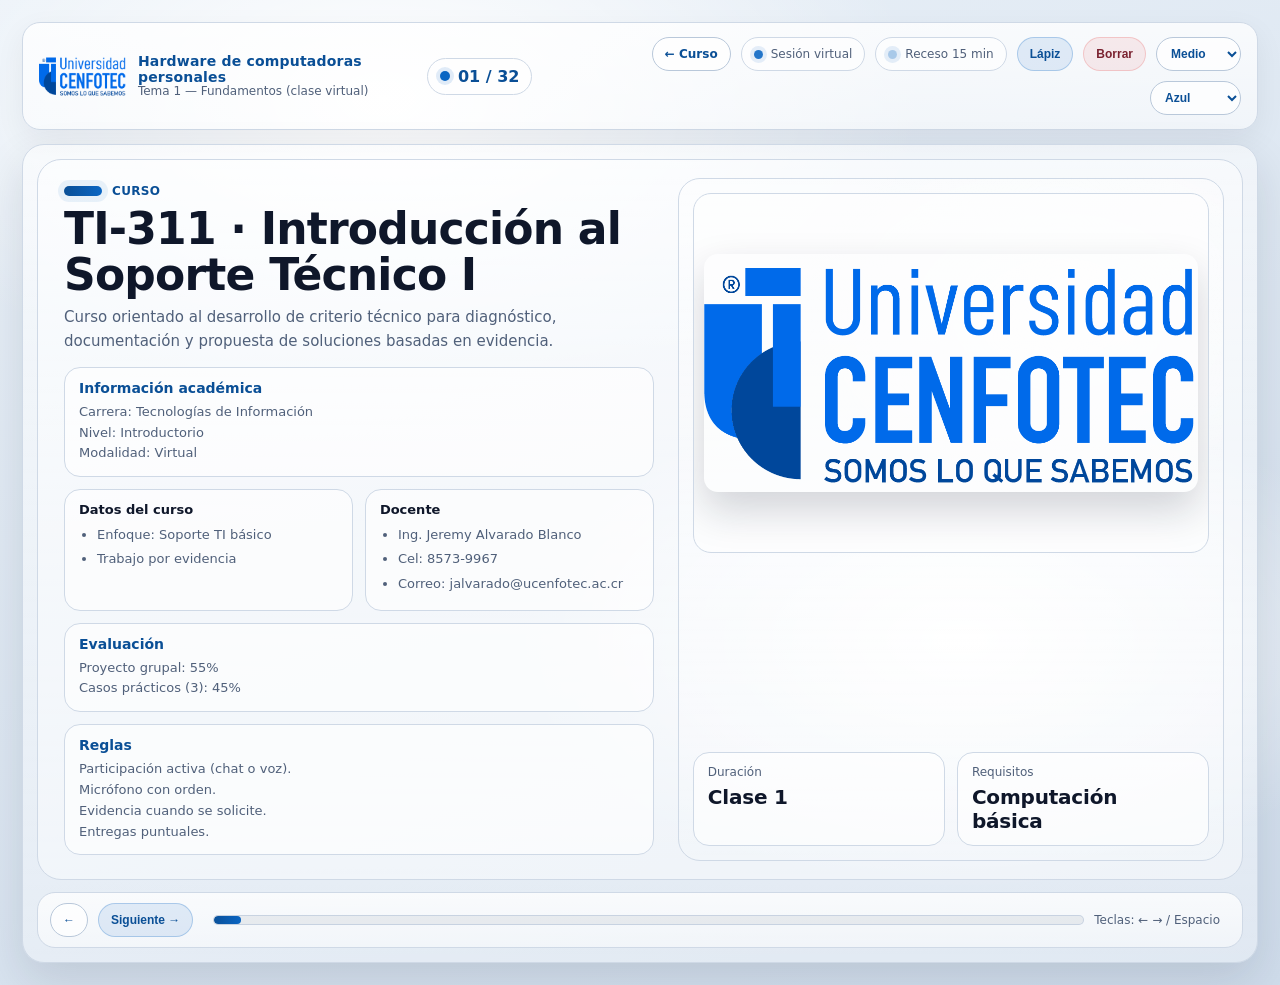
==== commit 8fec6391: "Corrige LGA/PGA para AMD AM5 y quita fechas para reutilizar el curso Co-Authored-By: Claude Opus 5.5" ====
--- a/Clase1.html
+++ b/Clase1.html
@@ -528,7 +528,6 @@
           <div class="card">
             <strong>Datos del curso</strong>
             <ul>
-              <li>Periodo: 2026</li>
               <li>Enfoque: Soporte TI básico</li>
               <li>Trabajo por evidencia</li>
             </ul>
